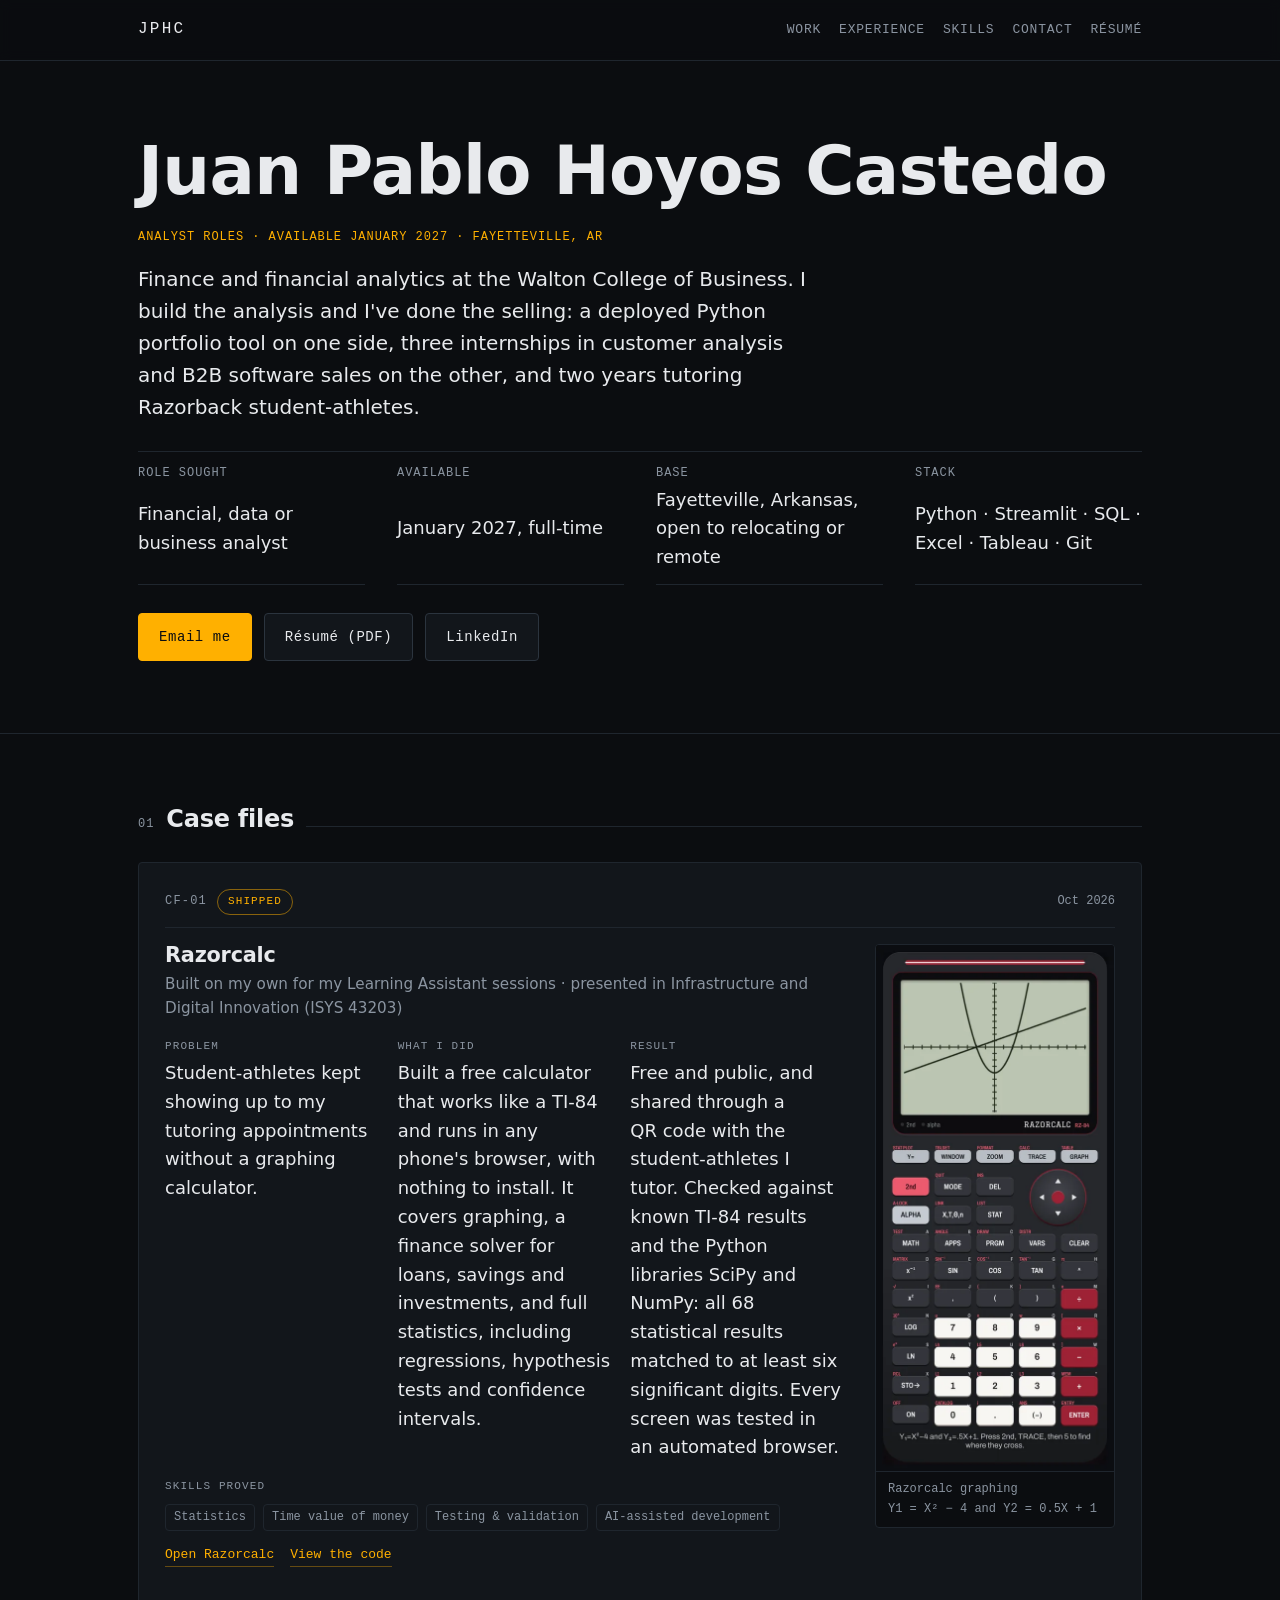
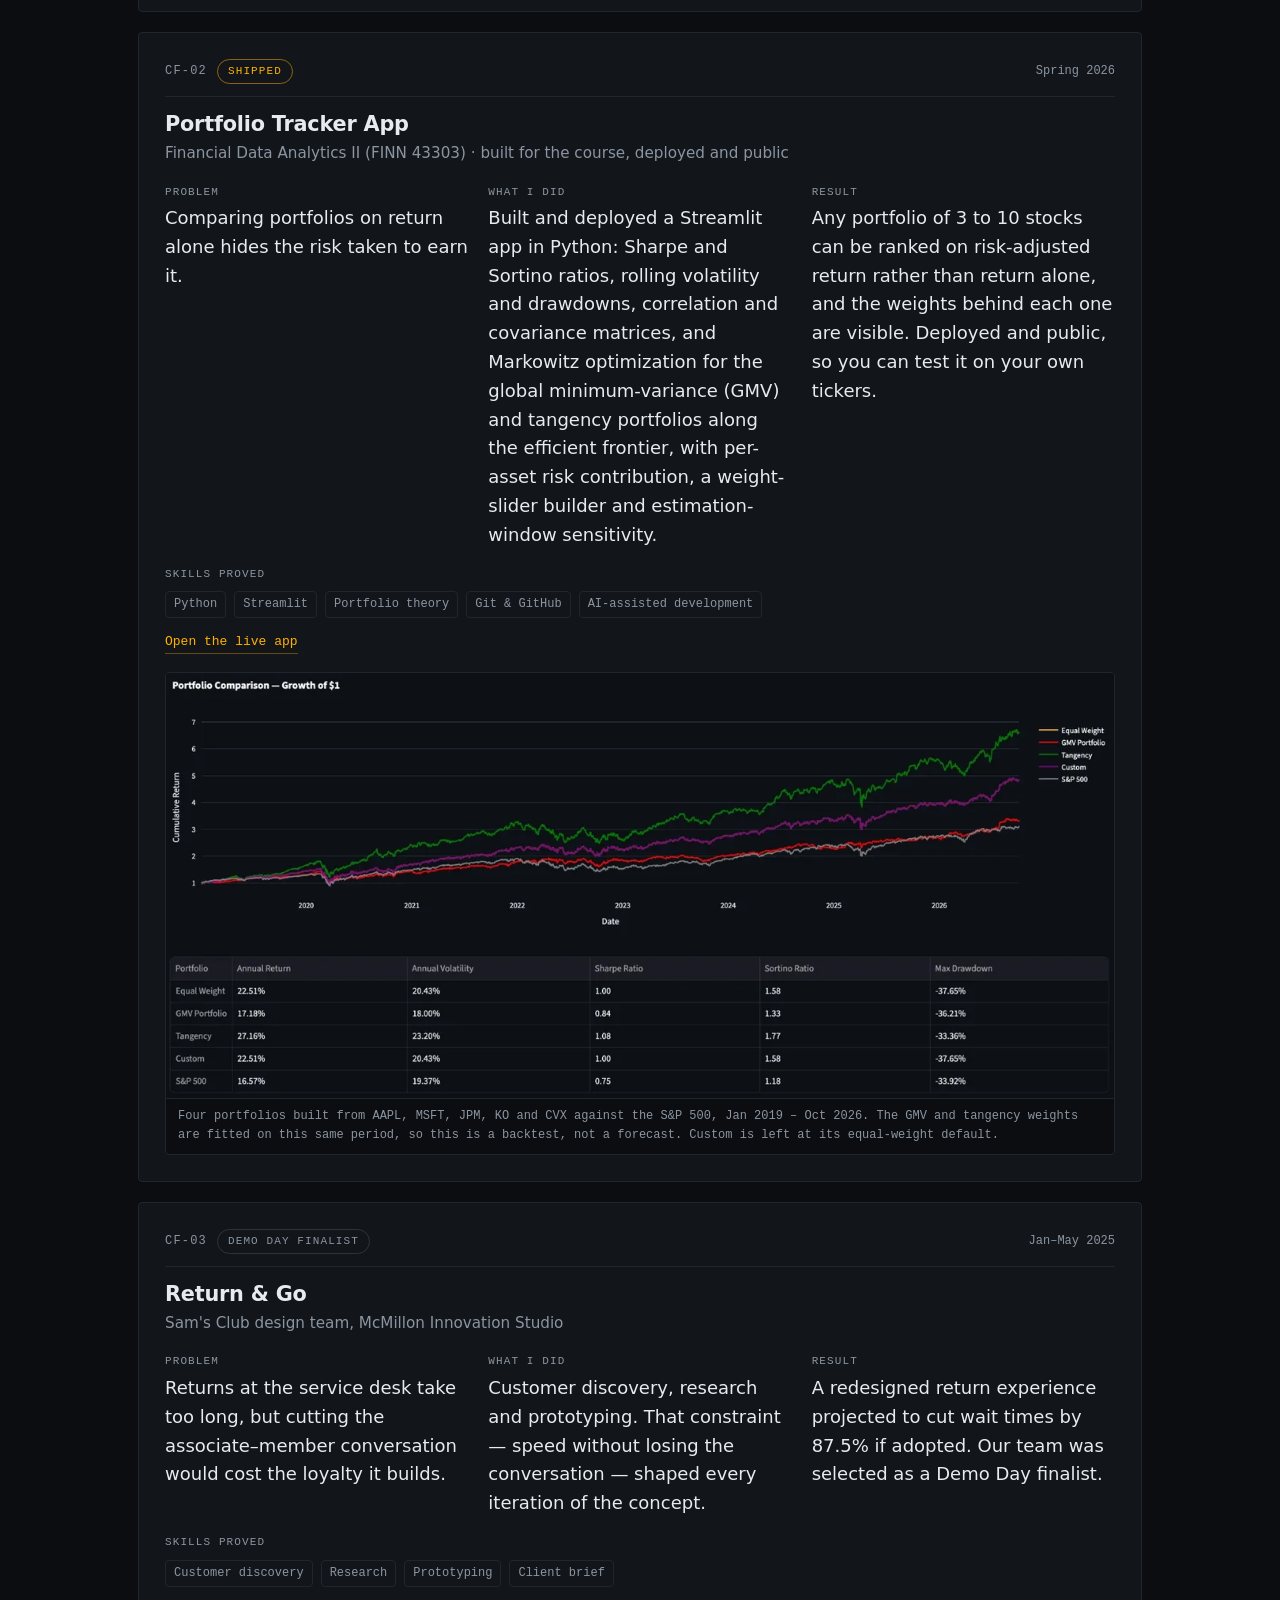
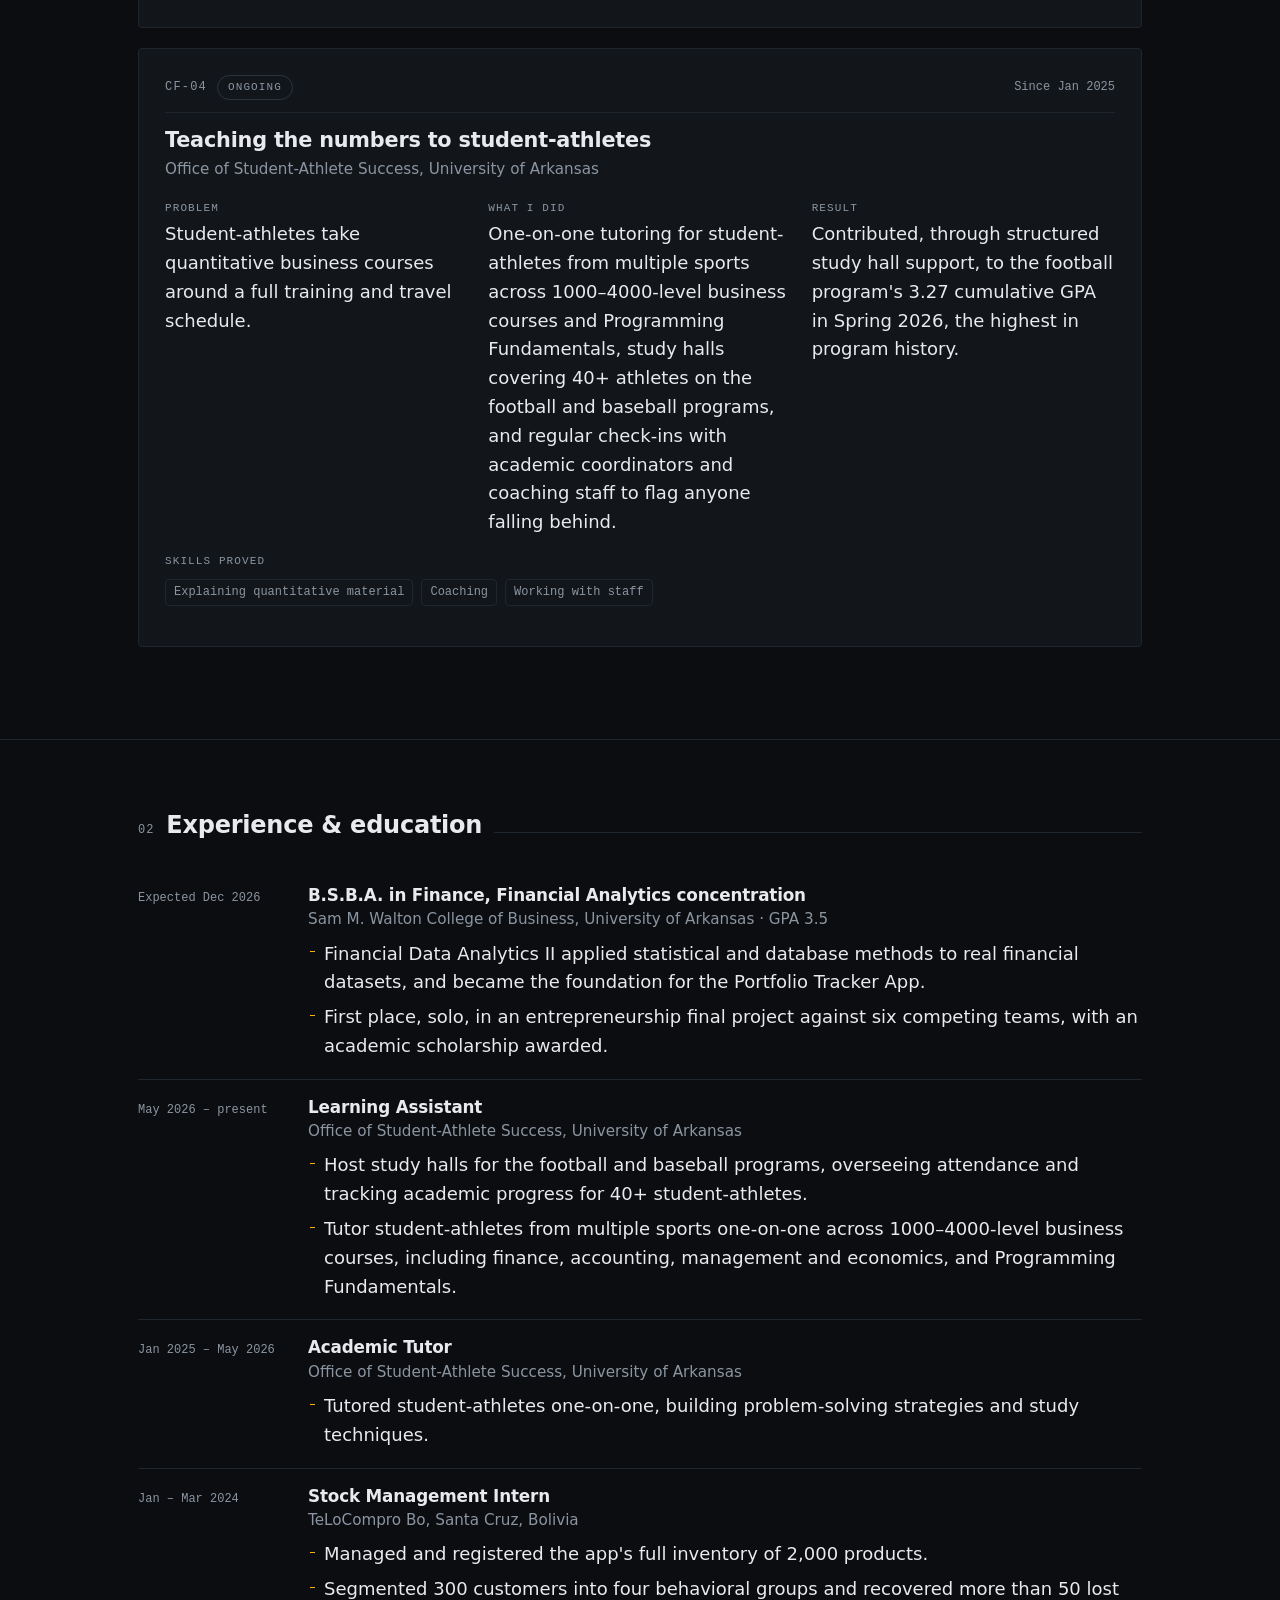
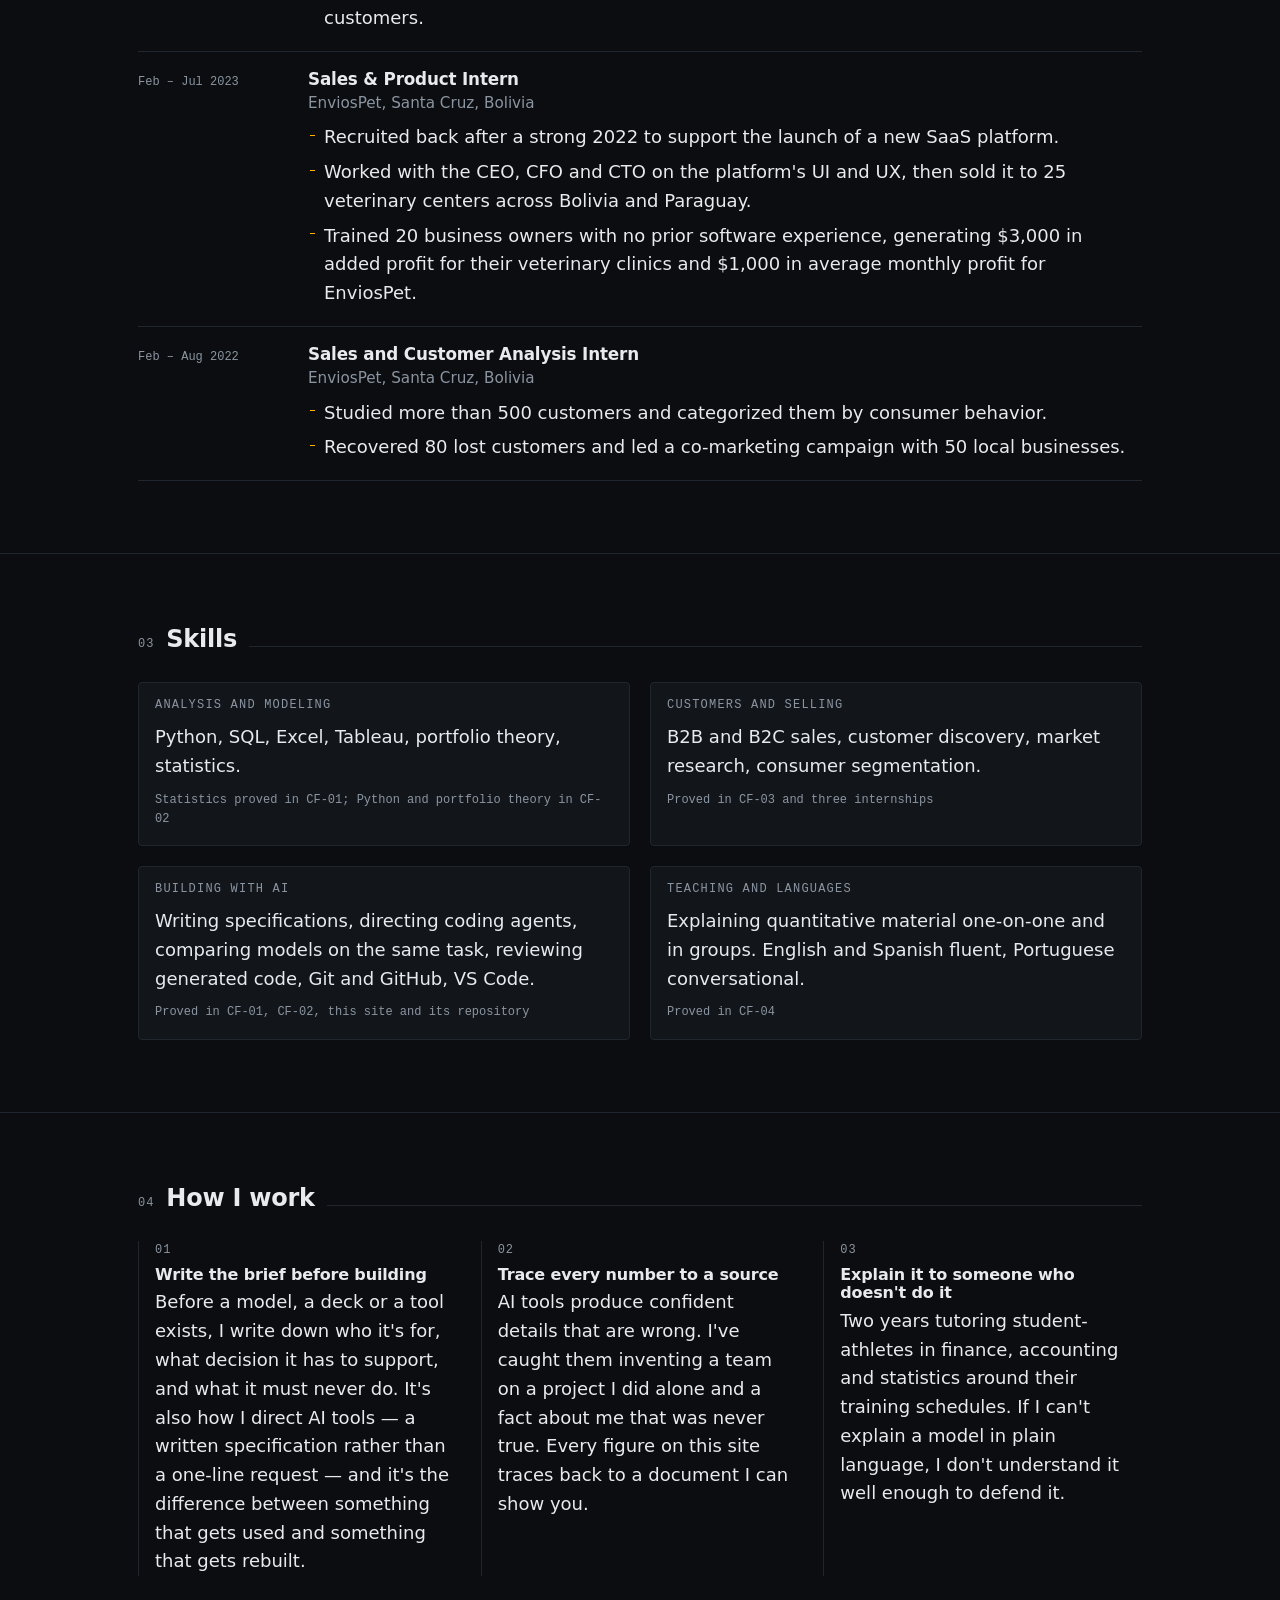
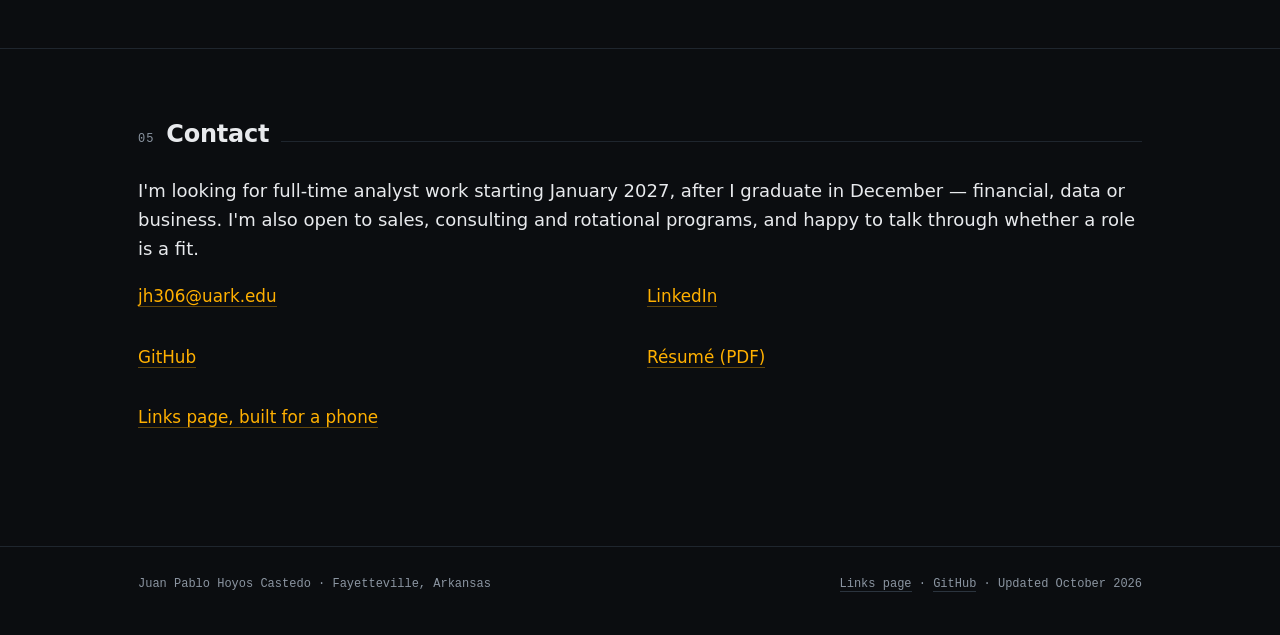
==== index.html @ f1f17ef2 "Tighten the two lead case files after a fact and copy review Razorcalc (CF-01) - The screenshot now " ====
<!doctype html>
<html lang="en">
<head>
<meta charset="utf-8">
<meta name="viewport" content="width=device-width, initial-scale=1">
<title>Juan Pablo Hoyos Castedo — Analyst · Walton College of Business</title>
<meta name="description" content="Juan Pablo Hoyos Castedo — finance and financial analytics at the University of Arkansas Walton College of Business. Python portfolio analytics, customer research across three internships, and tutoring for Razorback student-athletes. Available January 2027 for analyst roles.">
<link rel="canonical" href="https://juanpablohoyosc.github.io/">
<meta name="theme-color" content="#0b0d10">
<meta property="og:type" content="profile">
<meta property="og:title" content="Juan Pablo Hoyos Castedo — Analyst">
<meta property="og:description" content="Python portfolio analytics, customer research, and teaching quantitative material. Available January 2027.">
<meta property="og:url" content="https://juanpablohoyosc.github.io/">
<meta property="og:image" content="https://juanpablohoyosc.github.io/assets/img/og-image.png">
<meta name="twitter:card" content="summary_large_image">
<link rel="icon" href="assets/img/favicon.svg" type="image/svg+xml">
<link rel="stylesheet" href="assets/css/styles.css">
<script type="application/ld+json">
{
  "@context": "https://schema.org",
  "@type": "Person",
  "name": "Juan Pablo Hoyos Castedo",
  "url": "https://juanpablohoyosc.github.io/",
  "email": "mailto:jh306@uark.edu",
  "jobTitle": "Finance and financial analytics student",
  "description": "Finance and financial analytics at the University of Arkansas Walton College of Business. Builds Python portfolio analytics tools, has analyzed and sold to customers across three internships in Bolivia, and tutors Razorback student-athletes in quantitative business courses.",
  "homeLocation": { "@type": "Place", "name": "Fayetteville, Arkansas" },
  "alumniOf": {
    "@type": "CollegeOrUniversity",
    "name": "Sam M. Walton College of Business, University of Arkansas"
  },
  "knowsLanguage": ["English", "Spanish", "Portuguese"],
  "knowsAbout": ["Financial analysis", "Portfolio theory", "Python", "SQL", "Data analytics", "Customer segmentation", "Tableau"],
  "sameAs": [
    "https://www.linkedin.com/in/juan-pablo-hoyos-850846247",
    "https://github.com/Juanpablohoyosc"
  ]
}
</script>
</head>
<body>

<a class="skip" href="#main">Skip to content</a>

<header class="topbar">
  <div class="wrap">
    <a class="brand" href="#top" id="top">JPHC</a>
    <nav class="topnav" aria-label="Sections">
      <a href="#work">Work</a>
      <a href="#experience">Experience</a>
      <a href="#skills">Skills</a>
      <a href="#contact">Contact</a>
      <a class="topnav__cta" href="assets/files/Juan-Pablo-Hoyos-Castedo-Resume.pdf">Résumé</a>
    </nav>
  </div>
</header>

<main id="main">

  <section class="hero">
    <div class="wrap">
      <h1>Juan Pablo Hoyos Castedo</h1>
      <p class="hero-status mono">Analyst roles · available January 2027 · Fayetteville, AR</p>
      <p class="lede">Finance and financial analytics at the Walton College of Business. I build the analysis and I've done the selling: a deployed Python portfolio tool on one side, three internships in customer analysis and B2B software sales on the other, and two years tutoring Razorback student-athletes.</p>

      <dl class="spec">
        <div>
          <dt>Role sought</dt>
          <dd>Financial, data or business analyst</dd>
        </div>
        <div>
          <dt>Available</dt>
          <dd>January 2027, full-time</dd>
        </div>
        <div>
          <dt>Base</dt>
          <dd>Fayetteville, Arkansas, open to relocating or remote</dd>
        </div>
        <div>
          <dt>Stack</dt>
          <dd>Python · Streamlit · SQL · Excel · Tableau · Git</dd>
        </div>
      </dl>

      <div class="cta">
        <a class="btn btn--primary" href="mailto:jh306@uark.edu?subject=Hello%20Juan%20Pablo">Email me</a>
        <a class="btn" href="assets/files/Juan-Pablo-Hoyos-Castedo-Resume.pdf">Résumé (PDF)</a>
        <a class="btn" href="https://www.linkedin.com/in/juan-pablo-hoyos-850846247">LinkedIn</a>
      </div>
    </div>
  </section>

  <section id="work">
    <div class="wrap">
      <div class="section-head">
        <span class="mono">01</span>
        <h2>Case files</h2>
        <span class="rule"></span>
      </div>

      <article class="case case--media">
        <div class="case-top">
          <span class="case-id">CF-01</span>
          <span class="chip chip--live">Shipped</span>
          <span class="case-when">Oct 2026</span>
        </div>
        <div class="case-media">
          <div>
            <h3>Razorcalc</h3>
            <p class="org">Built on my own for my Learning Assistant sessions · presented in Infrastructure and Digital Innovation (ISYS&nbsp;43203)</p>
            <dl class="qa">
              <div>
                <dt>Problem</dt>
                <dd>Student-athletes kept showing up to my tutoring appointments without a graphing calculator.</dd>
              </div>
              <div>
                <dt>What I did</dt>
                <dd>Built a free calculator that works like a TI-84 and runs in any phone's browser, with nothing to install. It covers graphing, a finance solver for loans, savings and investments, and full statistics, including regressions, hypothesis tests and confidence intervals.</dd>
              </div>
              <div>
                <dt>Result</dt>
                <dd>Free and public, and shared through a QR&nbsp;code with the student-athletes I tutor. Checked against known TI-84 results and the Python libraries SciPy and NumPy: all 68 statistical results matched to at least six significant digits. Every screen was tested in an automated browser.</dd>
              </div>
            </dl>
            <p class="tags-label">Skills proved</p>
            <ul class="tags">
              <li class="tag">Statistics</li>
              <li class="tag">Time value of money</li>
              <li class="tag">Testing &amp; validation</li>
              <li class="tag">AI-assisted development</li>
            </ul>
            <p class="evidence"><a href="https://juanpablohoyosc.github.io/Razorcalc/">Open Razorcalc</a><a href="https://github.com/Juanpablohoyosc/Razorcalc">View the code</a></p>
          </div>
          <figure class="shot shot--phone">
            <img src="assets/img/razorcalc.webp" width="480" height="1062" loading="lazy" alt="Razorcalc on its graph screen, plotting the parabola Y1 = X² &minus; 4 and the line Y2 = 0.5X + 1 crossing twice, above a TI-84 style keypad.">
            <figcaption>Razorcalc graphing Y1&nbsp;=&nbsp;X²&nbsp;&minus;&nbsp;4 and Y2&nbsp;=&nbsp;0.5X&nbsp;+&nbsp;1</figcaption>
          </figure>
        </div>
      </article>

      <article class="case">
        <div class="case-top">
          <span class="case-id">CF-02</span>
          <span class="chip chip--live">Shipped</span>
          <span class="case-when">Spring 2026</span>
        </div>
        <h3>Portfolio Tracker App</h3>
        <p class="org">Financial Data Analytics II (FINN&nbsp;43303) · built for the course, deployed and public</p>
        <dl class="qa">
          <div>
            <dt>Problem</dt>
            <dd>Comparing portfolios on return alone hides the risk taken to earn it.</dd>
          </div>
          <div>
            <dt>What I did</dt>
            <dd>Built and deployed a Streamlit app in Python: Sharpe and Sortino ratios, rolling volatility and drawdowns, correlation and covariance matrices, and Markowitz optimization for the global minimum-variance (GMV) and tangency portfolios along the efficient frontier, with per-asset risk contribution, a weight-slider builder and estimation-window sensitivity.</dd>
          </div>
          <div>
            <dt>Result</dt>
            <dd>Any portfolio of 3 to 10 stocks can be ranked on risk-adjusted return rather than return alone, and the weights behind each one are visible. Deployed and public, so you can test it on your own tickers.</dd>
          </div>
        </dl>
        <p class="tags-label">Skills proved</p>
        <ul class="tags">
          <li class="tag">Python</li>
          <li class="tag">Streamlit</li>
          <li class="tag">Portfolio theory</li>
          <li class="tag">Git &amp; GitHub</li>
          <li class="tag">AI-assisted development</li>
        </ul>
        <p class="evidence"><a href="https://juanpablohoyosc-portfolio-app.streamlit.app/">Open the live app</a></p>
        <figure class="shot shot--end">
          <a href="assets/img/portfolio-comparison.webp"><img src="assets/img/portfolio-comparison.webp" width="1200" height="538" loading="lazy" alt="Portfolio comparison from the Portfolio Tracker App: growth of $1 from 2019 to 2026 for the tangency, minimum-variance (GMV), equal-weight and custom portfolios against the S&amp;P 500, above a table of annual return, volatility, Sharpe ratio, Sortino ratio and maximum drawdown for each."></a>
          <figcaption>Four portfolios built from AAPL, MSFT, JPM, KO and CVX against the S&amp;P&nbsp;500, Jan 2019 – Oct 2026. The GMV and tangency weights are fitted on this same period, so this is a backtest, not a forecast. Custom is left at its equal-weight default.</figcaption>
        </figure>
      </article>

      <article class="case">
        <div class="case-top">
          <span class="case-id">CF-03</span>
          <span class="chip">Demo Day finalist</span>
          <span class="case-when">Jan–May 2025</span>
        </div>
        <h3>Return &amp; Go</h3>
        <p class="org">Sam's Club design team, McMillon Innovation Studio</p>
        <dl class="qa">
          <div>
            <dt>Problem</dt>
            <dd>Returns at the service desk take too long, but cutting the associate–member conversation would cost the loyalty it builds.</dd>
          </div>
          <div>
            <dt>What I did</dt>
            <dd>Customer discovery, research and prototyping. That constraint — speed without losing the conversation — shaped every iteration of the concept.</dd>
          </div>
          <div>
            <dt>Result</dt>
            <dd>A redesigned return experience projected to cut wait times by 87.5% if adopted. Our team was selected as a Demo Day finalist.</dd>
          </div>
        </dl>
        <p class="tags-label">Skills proved</p>
        <ul class="tags">
          <li class="tag">Customer discovery</li>
          <li class="tag">Research</li>
          <li class="tag">Prototyping</li>
          <li class="tag">Client brief</li>
        </ul>
      </article>

      <article class="case">
        <div class="case-top">
          <span class="case-id">CF-04</span>
          <span class="chip">Ongoing</span>
          <span class="case-when">Since Jan 2025</span>
        </div>
        <h3>Teaching the numbers to student-athletes</h3>
        <p class="org">Office of Student-Athlete Success, University of Arkansas</p>
        <dl class="qa">
          <div>
            <dt>Problem</dt>
            <dd>Student-athletes take quantitative business courses around a full training and travel schedule.</dd>
          </div>
          <div>
            <dt>What I did</dt>
            <dd>One-on-one tutoring for student-athletes from multiple sports across 1000–4000-level business courses and Programming Fundamentals, study halls covering 40+ athletes on the football and baseball programs, and regular check-ins with academic coordinators and coaching staff to flag anyone falling behind.</dd>
          </div>
          <div>
            <dt>Result</dt>
            <dd>Contributed, through structured study hall support, to the football program's 3.27 cumulative GPA in Spring 2026, the highest in program history.</dd>
          </div>
        </dl>
        <p class="tags-label">Skills proved</p>
        <ul class="tags">
          <li class="tag">Explaining quantitative material</li>
          <li class="tag">Coaching</li>
          <li class="tag">Working with staff</li>
        </ul>
      </article>

    </div>
  </section>

  <section id="experience">
    <div class="wrap">
      <div class="section-head">
        <span class="mono">02</span>
        <h2>Experience &amp; education</h2>
        <span class="rule"></span>
      </div>

      <div class="job">
        <p class="when">Expected Dec 2026</p>
        <div>
          <h3>B.S.B.A. in Finance, Financial Analytics concentration</h3>
          <p class="org">Sam M. Walton College of Business, University of Arkansas · GPA 3.5</p>
          <ul>
            <li>Financial Data Analytics II applied statistical and database methods to real financial datasets, and became the foundation for the Portfolio Tracker App.</li>
            <li>First place, solo, in an entrepreneurship final project against six competing teams, with an academic scholarship awarded.</li>
          </ul>
        </div>
      </div>
      <div class="job">
        <p class="when">May 2026 – present</p>
        <div>
          <h3>Learning Assistant</h3>
          <p class="org">Office of Student-Athlete Success, University of Arkansas</p>
          <ul>
            <li>Host study halls for the football and baseball programs, overseeing attendance and tracking academic progress for 40+ student-athletes.</li>
            <li>Tutor student-athletes from multiple sports one-on-one across 1000–4000-level business courses, including finance, accounting, management and economics, and Programming Fundamentals.</li>
          </ul>
        </div>
      </div>

      <div class="job">
        <p class="when">Jan 2025 – May 2026</p>
        <div>
          <h3>Academic Tutor</h3>
          <p class="org">Office of Student-Athlete Success, University of Arkansas</p>
          <ul>
            <li>Tutored student-athletes one-on-one, building problem-solving strategies and study techniques.</li>
          </ul>
        </div>
      </div>

      <div class="job">
        <p class="when">Jan – Mar 2024</p>
        <div>
          <h3>Stock Management Intern</h3>
          <p class="org">TeLoCompro Bo, Santa Cruz, Bolivia</p>
          <ul>
            <li>Managed and registered the app's full inventory of 2,000 products.</li>
            <li>Segmented 300 customers into four behavioral groups and recovered more than 50 lost customers.</li>
          </ul>
        </div>
      </div>

      <div class="job">
        <p class="when">Feb – Jul 2023</p>
        <div>
          <h3>Sales &amp; Product Intern</h3>
          <p class="org">EnviosPet, Santa Cruz, Bolivia</p>
          <ul>
            <li>Recruited back after a strong 2022 to support the launch of a new SaaS platform.</li>
            <li>Worked with the CEO, CFO and CTO on the platform's UI and UX, then sold it to 25 veterinary centers across Bolivia and Paraguay.</li>
            <li>Trained 20 business owners with no prior software experience, generating $3,000 in added profit for their veterinary clinics and $1,000 in average monthly profit for EnviosPet.</li>
          </ul>
        </div>
      </div>

      <div class="job">
        <p class="when">Feb – Aug 2022</p>
        <div>
          <h3>Sales and Customer Analysis Intern</h3>
          <p class="org">EnviosPet, Santa Cruz, Bolivia</p>
          <ul>
            <li>Studied more than 500 customers and categorized them by consumer behavior.</li>
            <li>Recovered 80 lost customers and led a co-marketing campaign with 50 local businesses.</li>
          </ul>
        </div>
      </div>

    </div>
  </section>

  <section id="skills">
    <div class="wrap">
      <div class="section-head">
        <span class="mono">03</span>
        <h2>Skills</h2>
        <span class="rule"></span>
      </div>

      <div class="skills">
        <div class="skillgroup">
          <h3>Analysis and modeling</h3>
          <p>Python, SQL, Excel, Tableau, portfolio theory, statistics.</p>
          <p class="proof">Statistics proved in CF-01; Python and portfolio theory in CF-02</p>
        </div>
        <div class="skillgroup">
          <h3>Customers and selling</h3>
          <p>B2B and B2C sales, customer discovery, market research, consumer segmentation.</p>
          <p class="proof">Proved in CF-03 and three internships</p>
        </div>
        <div class="skillgroup">
          <h3>Building with AI</h3>
          <p>Writing specifications, directing coding agents, comparing models on the same task, reviewing generated code, Git and GitHub, VS Code.</p>
          <p class="proof">Proved in CF-01, CF-02, this site and its repository</p>
        </div>
        <div class="skillgroup">
          <h3>Teaching and languages</h3>
          <p>Explaining quantitative material one-on-one and in groups. English and Spanish fluent, Portuguese conversational.</p>
          <p class="proof">Proved in CF-04</p>
        </div>
      </div>
    </div>
  </section>

  <section id="how">
    <div class="wrap">
      <div class="section-head">
        <span class="mono">04</span>
        <h2>How I work</h2>
        <span class="rule"></span>
      </div>

      <div class="steps">
        <div class="step">
          <span class="mono">01</span>
          <h3>Write the brief before building</h3>
          <p>Before a model, a deck or a tool exists, I write down who it's for, what decision it has to support, and what it must never do. It's also how I direct AI tools — a written specification rather than a one-line request — and it's the difference between something that gets used and something that gets rebuilt.</p>
        </div>
        <div class="step">
          <span class="mono">02</span>
          <h3>Trace every number to a source</h3>
          <p>AI tools produce confident details that are wrong. I've caught them inventing a team on a project I did alone and a fact about me that was never true. Every figure on this site traces back to a document I can show you.</p>
        </div>
        <div class="step">
          <span class="mono">03</span>
          <h3>Explain it to someone who doesn't do it</h3>
          <p>Two years tutoring student-athletes in finance, accounting and statistics around their training schedules. If I can't explain a model in plain language, I don't understand it well enough to defend it.</p>
        </div>
      </div>
    </div>
  </section>

  <section id="contact">
    <div class="wrap">
      <div class="section-head">
        <span class="mono">05</span>
        <h2>Contact</h2>
        <span class="rule"></span>
      </div>

      <p class="lede">I'm looking for full-time analyst work starting January 2027, after I graduate in December — financial, data or business. I'm also open to sales, consulting and rotational programs, and happy to talk through whether a role is a fit.</p>

      <div class="contact-grid">
        <p><a href="mailto:jh306@uark.edu?subject=Hello%20Juan%20Pablo">jh306@uark.edu</a></p>
        <p><a href="https://www.linkedin.com/in/juan-pablo-hoyos-850846247">LinkedIn</a></p>
        <p><a href="https://github.com/Juanpablohoyosc">GitHub</a></p>
        <p><a href="assets/files/Juan-Pablo-Hoyos-Castedo-Resume.pdf">Résumé (PDF)</a></p>
        <p><a href="links/">Links page, built for a phone</a></p>
      </div>
    </div>
  </section>

</main>

<footer>
  <div class="wrap">
    <span>Juan Pablo Hoyos Castedo · Fayetteville, Arkansas</span>
    <span><a href="links/">Links page</a> · <a href="https://github.com/Juanpablohoyosc">GitHub</a> · Updated October 2026</span>
  </div>
</footer>

</body>
</html>
---- assets/css/styles.css ----
/* Juan Pablo Hoyos Castedo — portfolio
   Direction: "Case Files" (see process/02-direction/directions.md)
   Mobile-first. Base styles are for 360–390px; wider screens are enhanced below. */

/* ---------- Fonts (self-hosted: no third-party request) ---------- */

@font-face {
  font-family: "Plex Sans";
  src: url("../fonts/ibm-plex-sans-latin-400-normal.woff2") format("woff2");
  font-weight: 400;
  font-display: swap;
}
@font-face {
  font-family: "Plex Sans";
  src: url("../fonts/ibm-plex-sans-latin-600-normal.woff2") format("woff2");
  font-weight: 600;
  font-display: swap;
}
@font-face {
  font-family: "Plex Mono";
  src: url("../fonts/ibm-plex-mono-latin-400-normal.woff2") format("woff2");
  font-weight: 400;
  font-display: swap;
}
@font-face {
  font-family: "Plex Mono";
  src: url("../fonts/ibm-plex-mono-latin-500-normal.woff2") format("woff2");
  font-weight: 500;
  font-display: swap;
}

/* ---------- Tokens ---------- */

:root {
  --bg: #0b0d10;
  --surface: #12161b;
  --line: #1f262e;
  --line-strong: #2b343e;
  --text: #e8eaed;
  --muted: #8b95a1;
  --accent: #ffb000;

  --sans: "Plex Sans", ui-sans-serif, system-ui, -apple-system, "Segoe UI", sans-serif;
  --mono: "Plex Mono", ui-monospace, SFMono-Regular, Menlo, Consolas, monospace;

  --gutter: 20px;
  --max: 1100px;
  --radius: 4px;
}

/* ---------- Base ---------- */

*,
*::before,
*::after { box-sizing: border-box; }

html {
  scroll-behavior: smooth;
  scroll-padding-top: 72px;
  -webkit-text-size-adjust: 100%;
}

body {
  margin: 0;
  background: var(--bg);
  color: var(--text);
  font-family: var(--sans);
  font-size: 17px;
  line-height: 1.6;
  -webkit-font-smoothing: antialiased;
}

h1, h2, h3 { font-weight: 600; line-height: 1.15; margin: 0; letter-spacing: -0.01em; }
p { margin: 0 0 1em; }
ul { margin: 0; padding: 0; list-style: none; }
img, svg { max-width: 100%; }

a { color: var(--accent); text-decoration: none; border-bottom: 1px solid rgba(255, 176, 0, 0.35); }
a:hover { border-bottom-color: var(--accent); }

:focus-visible {
  outline: 2px solid var(--accent);
  outline-offset: 3px;
  border-radius: 2px;
}

.wrap {
  width: 100%;
  max-width: var(--max);
  margin: 0 auto;
  padding: 0 var(--gutter);
}

.skip {
  position: absolute;
  left: -9999px;
  top: 0;
  background: var(--accent);
  color: var(--bg);
  padding: 10px 16px;
  font-family: var(--mono);
  font-size: 14px;
  border: 0;
  z-index: 10;
}
.skip:focus { left: 0; }

.mono {
  font-family: var(--mono);
  font-size: 12px;
  letter-spacing: 0.08em;
  text-transform: uppercase;
  color: var(--muted);
}

/* ---------- Top bar ---------- */

.topbar {
  border-bottom: 1px solid var(--line);
  background: rgba(11, 13, 16, 0.92);
  position: sticky;
  top: 0;
  z-index: 5;
  backdrop-filter: saturate(140%) blur(6px);
}

.topbar .wrap {
  display: flex;
  align-items: center;
  justify-content: space-between;
  gap: 8px 16px;
  flex-wrap: wrap;
  min-height: 60px;
}

.brand {
  font-family: var(--mono);
  font-weight: 500;
  font-size: 16px;
  letter-spacing: 0.14em;
  color: var(--text);
  border: 0;
  display: inline-flex;
  align-items: center;
  min-height: 44px;
}
.brand:hover { color: var(--accent); }

.topnav { display: flex; flex-wrap: wrap; gap: 0 18px; }
/* On small screens the section links are just scroll shortcuts, so only the
   résumé link stays in the bar and the page keeps its first screen. */
@media (max-width: 639px) {
  .topnav a:not(.topnav__cta) { display: none; }
  .topnav__cta { color: var(--accent); }
}
.topnav a {
  font-family: var(--mono);
  font-size: 13px;
  letter-spacing: 0.06em;
  text-transform: uppercase;
  color: var(--muted);
  border: 0;
  display: inline-flex;
  align-items: center;
  min-height: 44px;
}
.topnav a:hover { color: var(--text); }

/* ---------- Sections ---------- */

main > section { padding: 56px 0; border-top: 1px solid var(--line); }
main > section:first-child { border-top: 0; }

.section-head {
  display: flex;
  align-items: baseline;
  gap: 12px;
  margin-bottom: 28px;
}
.section-head h2 { font-size: 1.5rem; }
.section-head .rule { flex: 1; height: 1px; background: var(--line); }

/* ---------- Hero ---------- */

.hero { padding-top: 52px; }
.hero h1 {
  font-size: clamp(2.3rem, 9vw, 4rem);
  margin-bottom: 18px;
}
.hero-status {
  margin: 0 0 16px;
  color: var(--accent);
  font-size: 12px;
}

.hero .lede {
  font-size: clamp(1.05rem, 4.2vw, 1.25rem);
  color: var(--text);
  max-width: 34em;
}
.hero .lede strong { color: var(--accent); font-weight: 600; }

.spec {
  margin: 28px 0 0;
  border-top: 1px solid var(--line);
  display: grid;
  grid-template-columns: 1fr;
}
.spec div {
  border-bottom: 1px solid var(--line);
  padding: 12px 0;
  display: grid;
  gap: 2px;
}
.spec dt { font-family: var(--mono); font-size: 12px; letter-spacing: 0.08em; text-transform: uppercase; color: var(--muted); }
.spec dd { margin: 0; }

.cta {
  display: flex;
  flex-wrap: wrap;
  gap: 12px;
  margin-top: 28px;
}
.btn {
  display: inline-flex;
  align-items: center;
  justify-content: center;
  min-height: 48px;
  padding: 0 20px;
  border: 1px solid var(--line-strong);
  border-radius: var(--radius);
  font-family: var(--mono);
  font-size: 14px;
  letter-spacing: 0.04em;
  color: var(--text);
  background: var(--surface);
  transition: border-color 0.15s ease, color 0.15s ease, background 0.15s ease;
}
.btn:hover { border-color: var(--accent); color: var(--accent); }
.btn--primary {
  background: var(--accent);
  border-color: var(--accent);
  color: var(--bg);
  font-weight: 500;
}
.btn--primary:hover { background: #ffc233; border-color: #ffc233; color: var(--bg); }

/* On a phone the buttons come before the spec rows, so the first actions are
   reachable without scrolling past four key-value pairs. */
@media (max-width: 639px) {
  .hero .wrap { display: flex; flex-direction: column; }
  .hero h1 { order: 1; }
  .hero .lede { order: 2; }
  .cta { order: 3; margin-top: 24px; }
  .spec { order: 4; margin-top: 28px; }
}

/* ---------- Case files ---------- */

.case {
  border: 1px solid var(--line);
  border-radius: var(--radius);
  background: var(--surface);
  padding: 20px;
  margin-bottom: 20px;
}
.case-top {
  display: flex;
  flex-wrap: wrap;
  align-items: center;
  gap: 10px;
  padding-bottom: 12px;
  border-bottom: 1px solid var(--line);
  margin-bottom: 16px;
}
.case-id { font-family: var(--mono); font-size: 12px; letter-spacing: 0.1em; color: var(--muted); }
.chip {
  font-family: var(--mono);
  font-size: 11px;
  letter-spacing: 0.1em;
  text-transform: uppercase;
  border: 1px solid var(--line-strong);
  border-radius: 999px;
  padding: 3px 10px;
  color: var(--muted);
}
.chip--live { color: var(--accent); border-color: rgba(255, 176, 0, 0.5); }
.case-when { font-family: var(--mono); font-size: 12px; color: var(--muted); margin-left: auto; }

.case h3 { font-size: 1.3rem; margin-bottom: 4px; }
.case .org { color: var(--muted); font-size: 0.95rem; margin-bottom: 14px; }

.qa { display: grid; gap: 12px; margin-bottom: 16px; }
.qa > div { display: grid; gap: 3px; align-content: start; }
.qa dt { font-family: var(--mono); font-size: 11px; letter-spacing: 0.1em; text-transform: uppercase; color: var(--muted); }
.qa dd { margin: 0; }

.tags-label { font-family: var(--mono); font-size: 11px; letter-spacing: 0.1em; text-transform: uppercase; color: var(--muted); margin: 0 0 8px; }
.tags { display: flex; flex-wrap: wrap; gap: 8px; margin-bottom: 14px; }
.tag {
  font-family: var(--mono);
  font-size: 12px;
  color: var(--muted);
  border: 1px solid var(--line);
  border-radius: var(--radius);
  padding: 3px 8px;
}

.shot { margin: 0 0 16px; border: 1px solid var(--line); border-radius: var(--radius); overflow: hidden; background: var(--bg); }
.shot img { display: block; width: 100%; height: auto; }
.shot figcaption { font-family: var(--mono); font-size: 12px; color: var(--muted); padding: 8px 12px; border-top: 1px solid var(--line); }

.evidence { display: flex; flex-wrap: wrap; gap: 16px; }
.evidence a, .evidence span { font-family: var(--mono); font-size: 13px; }
.evidence span { color: var(--muted); }

/* ---------- Experience ---------- */

.job { padding: 18px 0; border-bottom: 1px solid var(--line); }
.job:first-child { padding-top: 0; }
.job h3 { font-size: 1.05rem; }
.job .org { color: var(--muted); font-size: 0.95rem; margin: 2px 0 8px; }
.job .when { font-family: var(--mono); font-size: 12px; color: var(--muted); }
.job ul { display: grid; gap: 6px; }
.job li { padding-left: 16px; position: relative; }
.job li::before {
  content: "";
  position: absolute;
  left: 2px;
  top: 0.65em;
  width: 5px;
  height: 1px;
  background: var(--accent);
}

/* ---------- Skills ---------- */

.skills { display: grid; gap: 20px; }
.skillgroup { border: 1px solid var(--line); border-radius: var(--radius); padding: 16px; background: var(--surface); }
.skillgroup h3 { font-family: var(--mono); font-size: 12px; letter-spacing: 0.1em; text-transform: uppercase; color: var(--muted); font-weight: 500; margin-bottom: 10px; }
.skillgroup p { margin: 0 0 10px; }
.skillgroup .proof { font-family: var(--mono); font-size: 12px; color: var(--muted); margin: 0; }

/* ---------- Build log ---------- */

.steps { display: grid; gap: 16px; counter-reset: step; }
.step { border-left: 1px solid var(--line); padding: 0 0 0 16px; }
.step h3 { font-size: 1rem; margin-bottom: 4px; }
.step p { margin: 0; color: var(--text); }
.step .mono { display: block; margin-bottom: 6px; }

/* ---------- Contact and footer ---------- */

.contact-grid { display: grid; gap: 14px; margin-bottom: 24px; }
.contact-grid a { font-size: 1.05rem; }

footer {
  border-top: 1px solid var(--line);
  padding: 28px 0 44px;
  font-family: var(--mono);
  font-size: 12px;
  color: var(--muted);
}
footer .wrap {
  display: flex;
  flex-wrap: wrap;
  gap: 8px 20px;
  justify-content: space-between;
}
footer a { color: var(--muted); border-bottom-color: var(--line-strong); }
footer a:hover { color: var(--accent); }

/* ---------- Wider screens ---------- */

@media (min-width: 768px) {
  :root { --gutter: 40px; }
  body { font-size: 18px; }
  main > section { padding: 72px 0; }
  .hero { padding-top: 72px; }
  .spec { grid-template-columns: repeat(2, minmax(0, 1fr)); column-gap: 32px; }
  .case { padding: 26px; }
  .qa { grid-template-columns: repeat(3, minmax(0, 1fr)); gap: 20px; }
  .skills { grid-template-columns: repeat(2, minmax(0, 1fr)); }
  .steps { grid-template-columns: repeat(3, minmax(0, 1fr)); gap: 20px 24px; }
  .job { display: grid; grid-template-columns: 150px 1fr; gap: 20px; }
  .job .when { padding-top: 3px; }
  .contact-grid { grid-template-columns: repeat(2, minmax(0, 1fr)); }
}

@media (min-width: 1200px) {
  :root { --gutter: 48px; }
  .hero h1 { font-size: 4.2rem; }
  .spec { grid-template-columns: repeat(4, minmax(0, 1fr)); }
}

@media (prefers-reduced-motion: reduce) {
  html { scroll-behavior: auto; }
  * { transition: none !important; animation: none !important; }
}

@media print {
  body { background: #fff; color: #000; }
  .topbar, .cta, .skip { display: none; }
  a { color: #000; }
}

/* Case file with a phone-shaped screenshot beside the text */
.shot--phone { max-width: 240px; margin: 4px 0 0; }
@media (min-width: 768px) {
  .case-media { display: grid; grid-template-columns: minmax(0, 1fr) 220px; gap: 32px; align-items: start; }
  .case--media .qa { grid-template-columns: 1fr; }
  .shot--phone { margin: 0; }
}
@media (min-width: 1200px) {
  .case-media { grid-template-columns: minmax(0, 1fr) 240px; }
  .case--media .qa { grid-template-columns: repeat(3, minmax(0, 1fr)); }
}
.shot--end { margin: 16px 0 0; }
.shot a { display: block; border-bottom: 0; }
.shot a:focus-visible { outline-offset: -2px; }
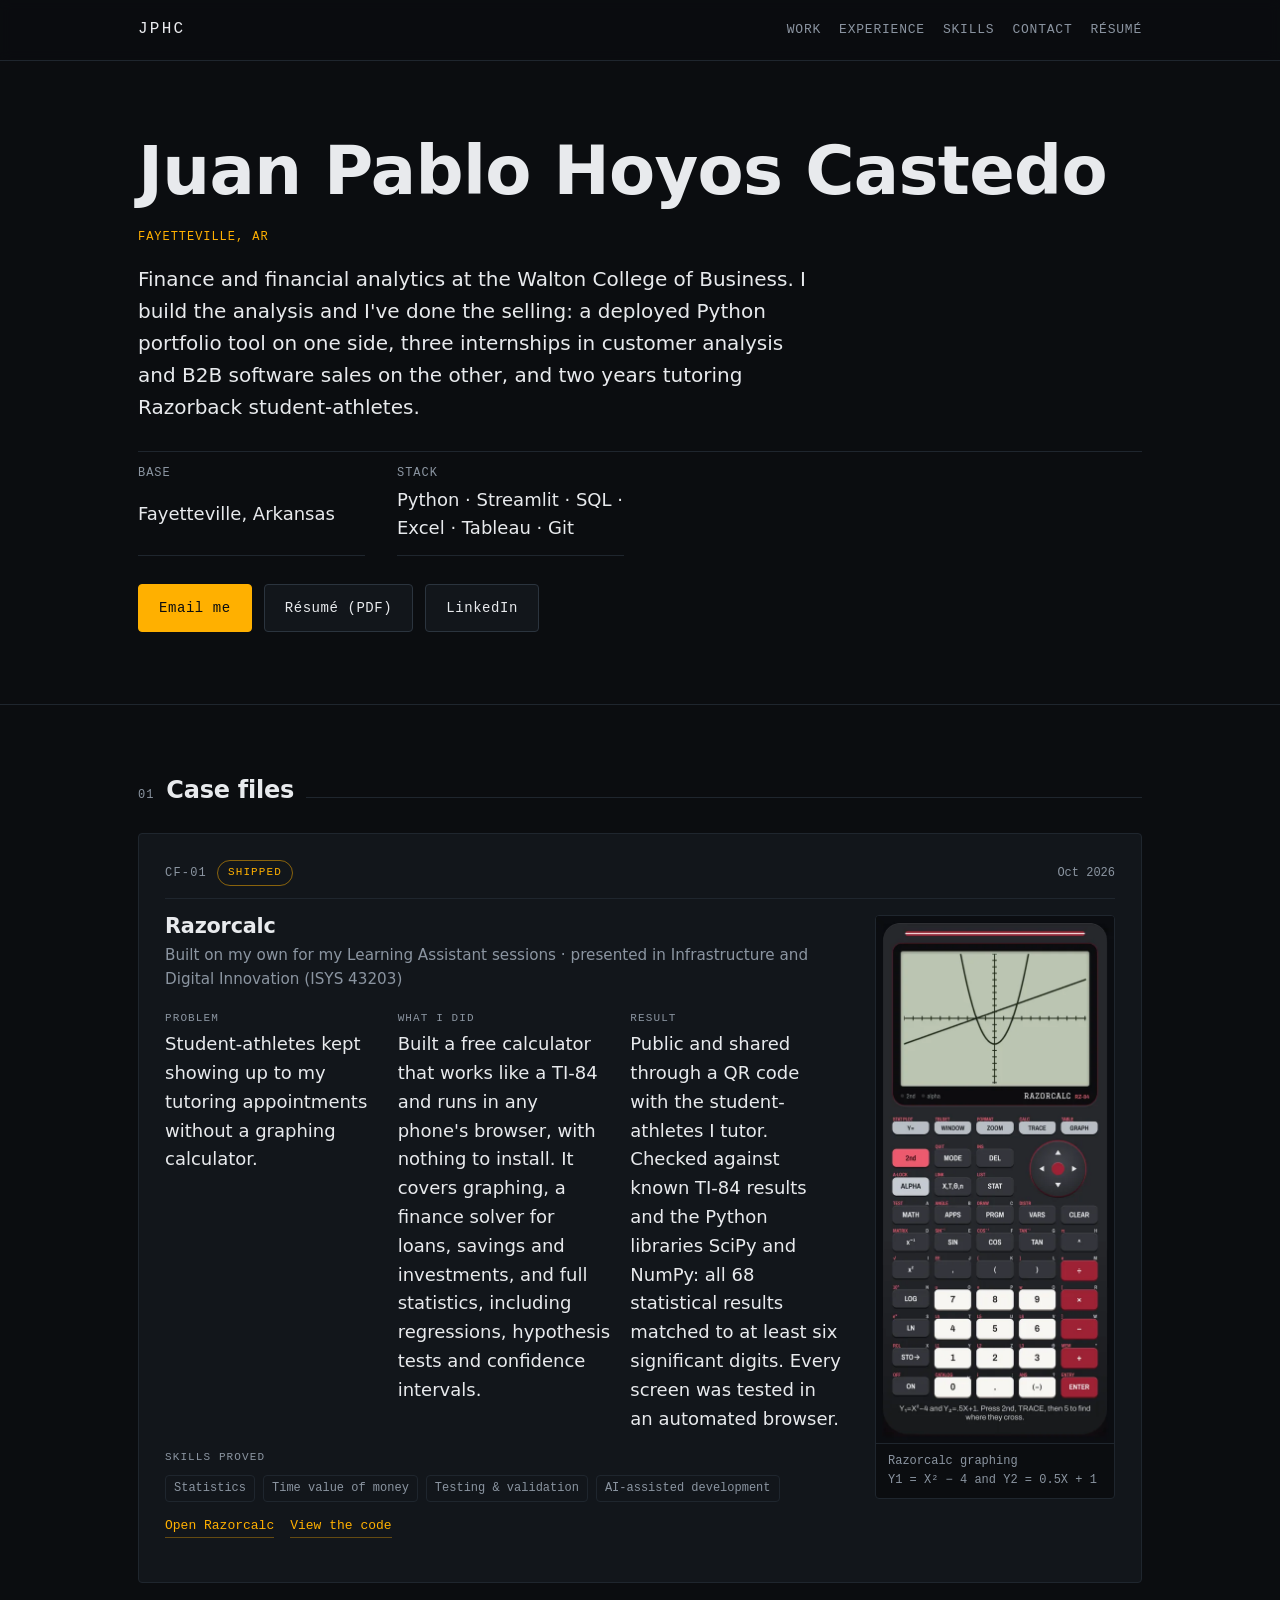
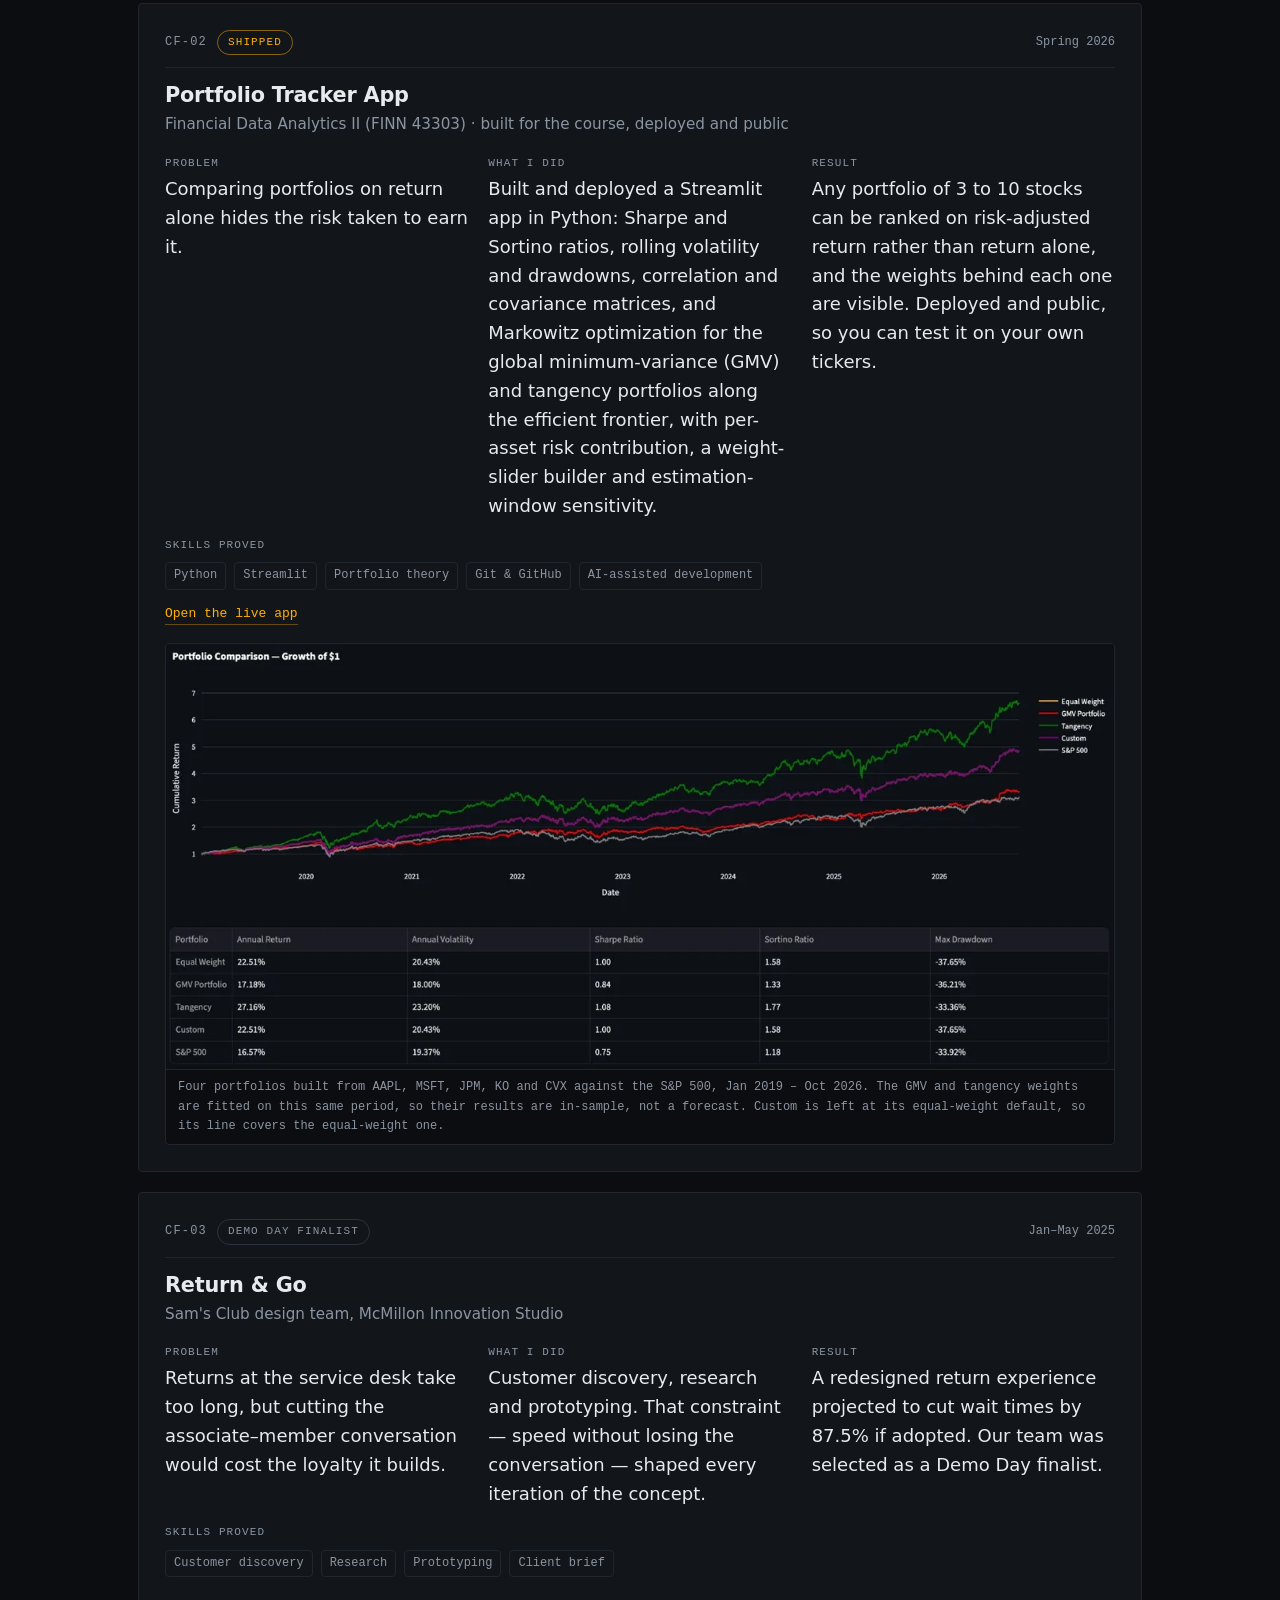
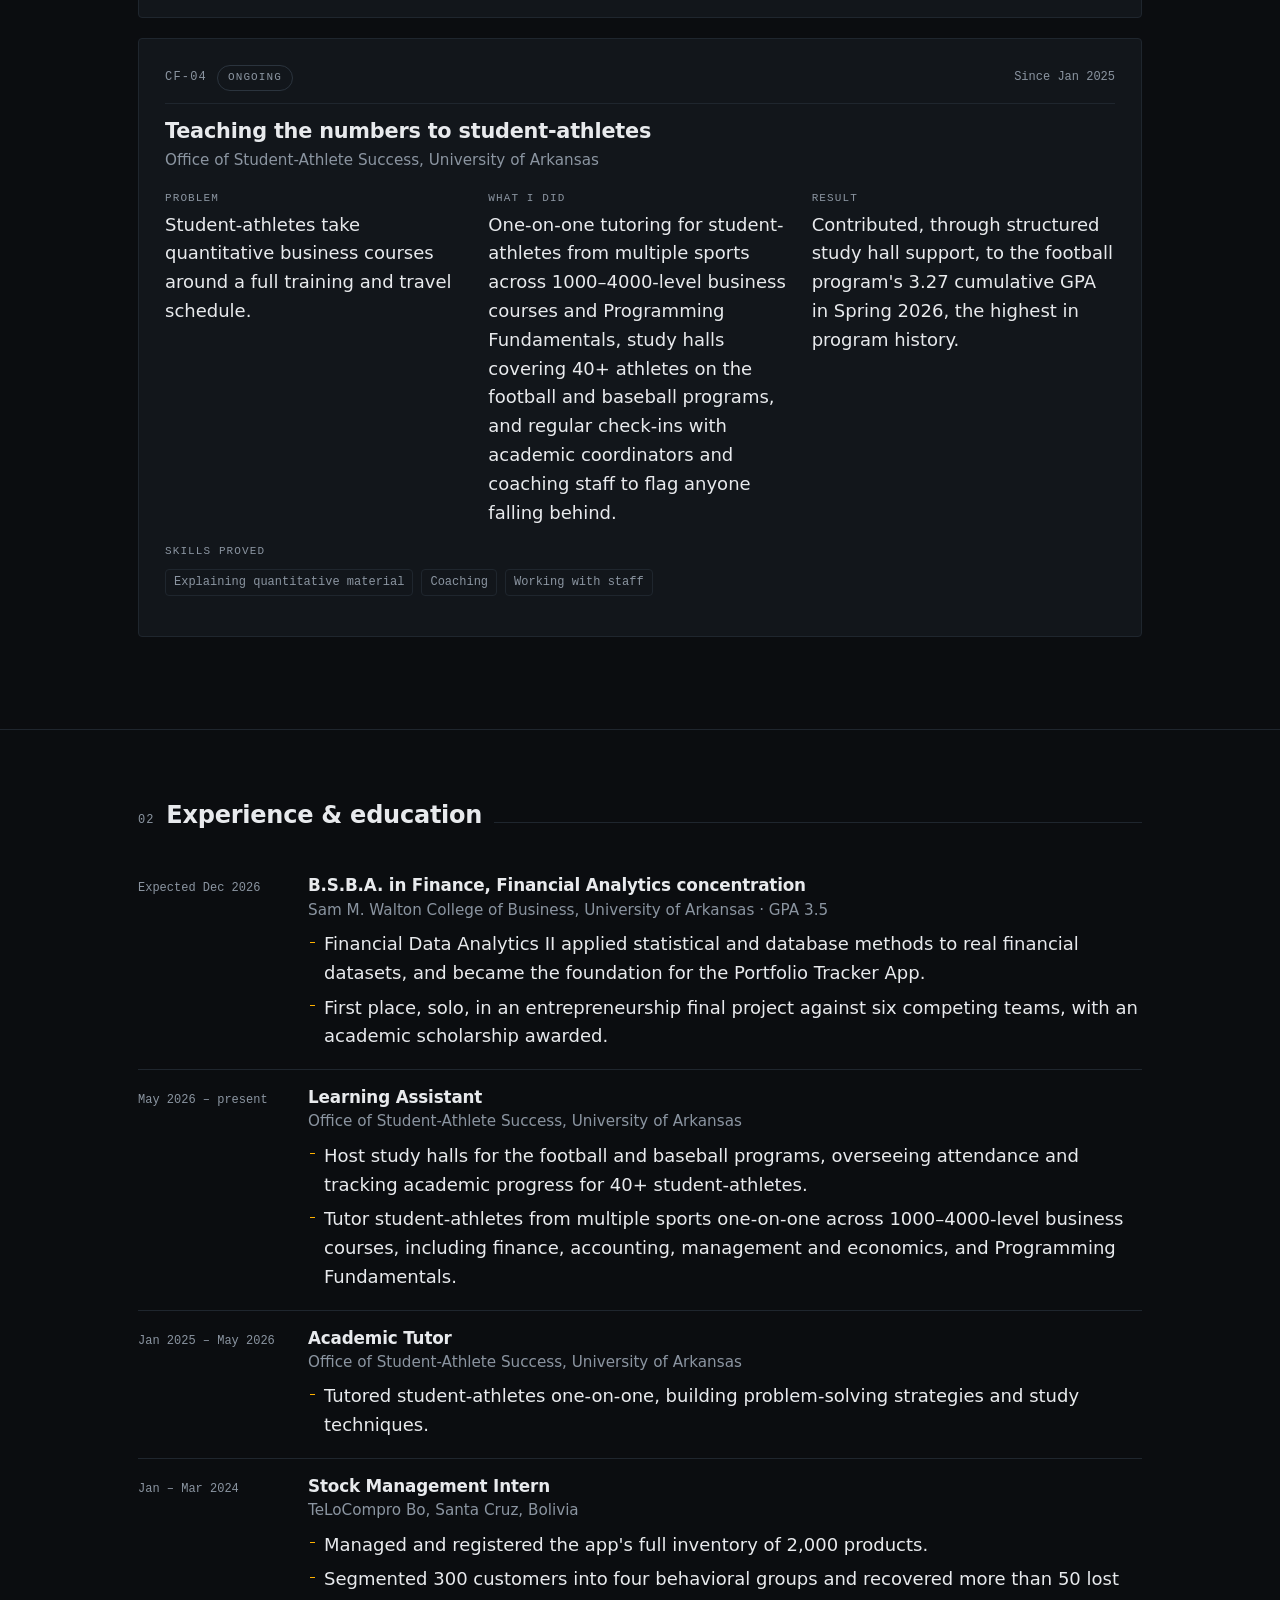
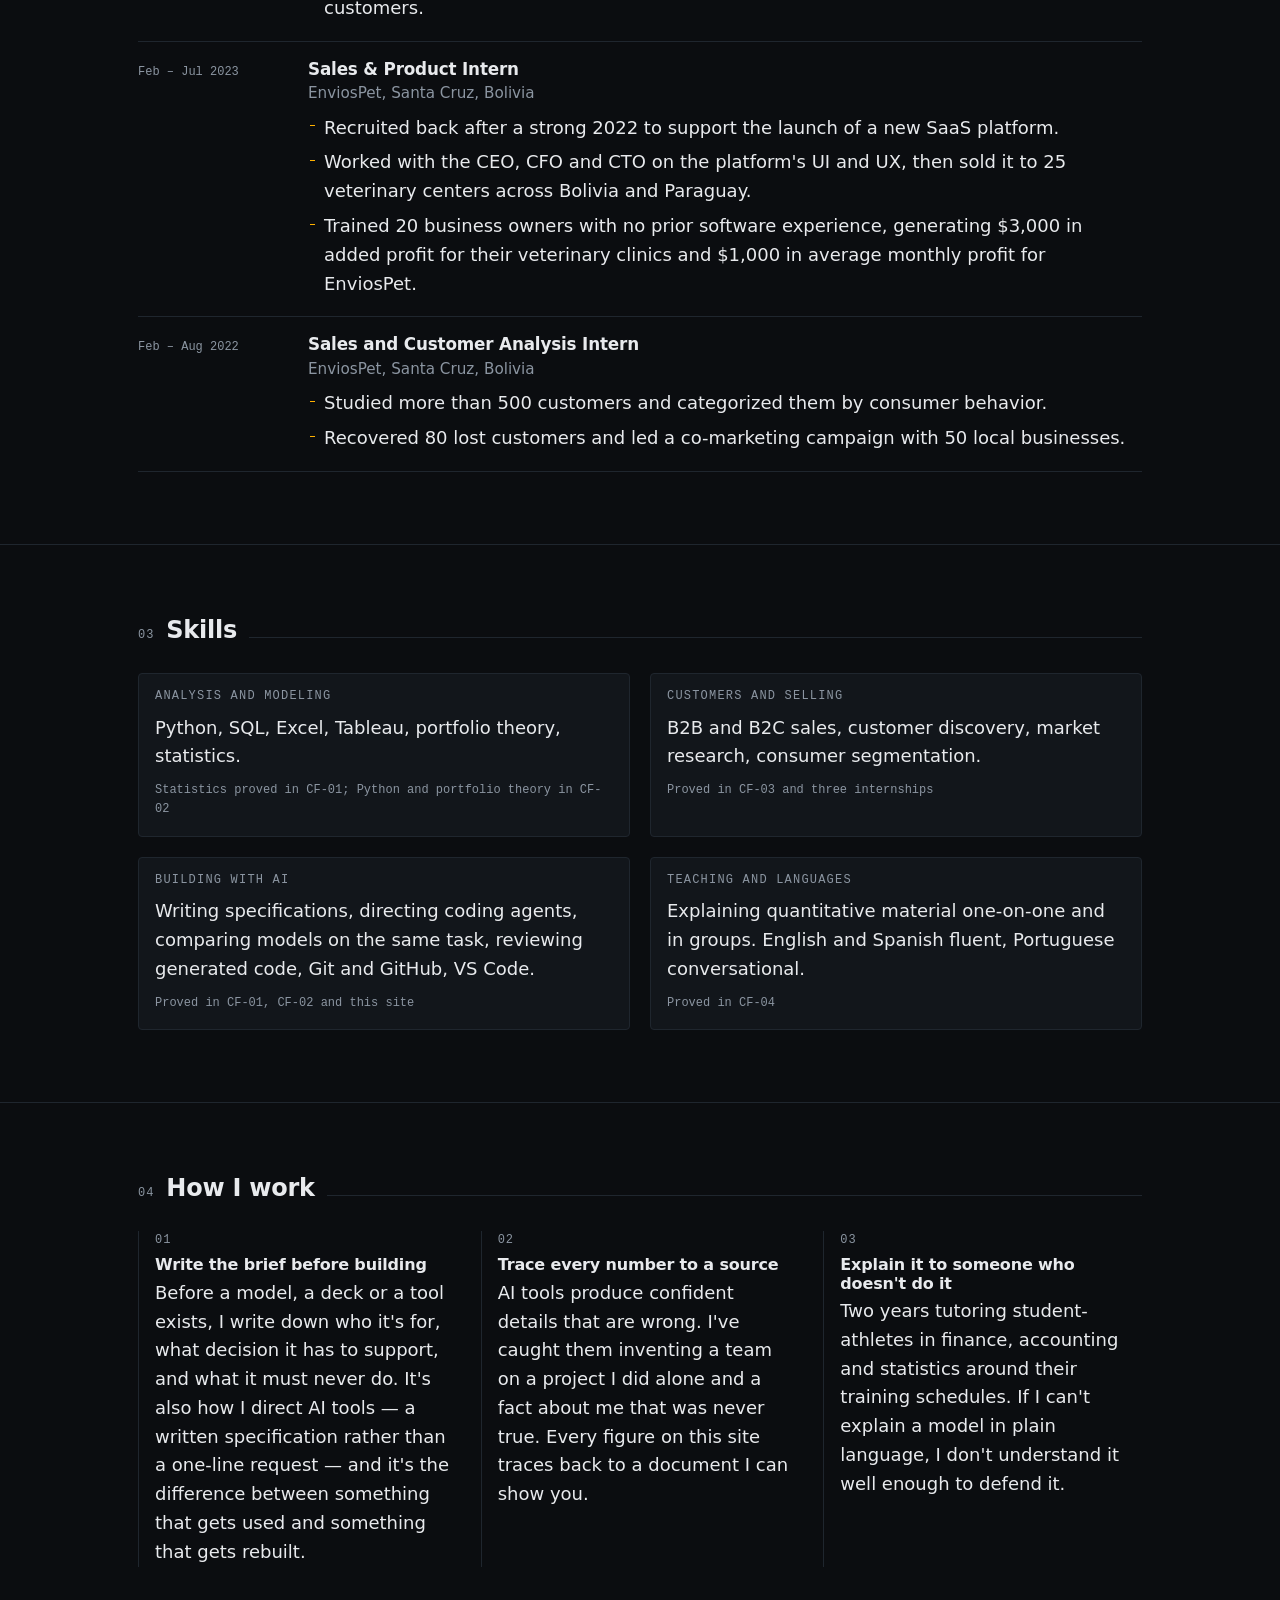
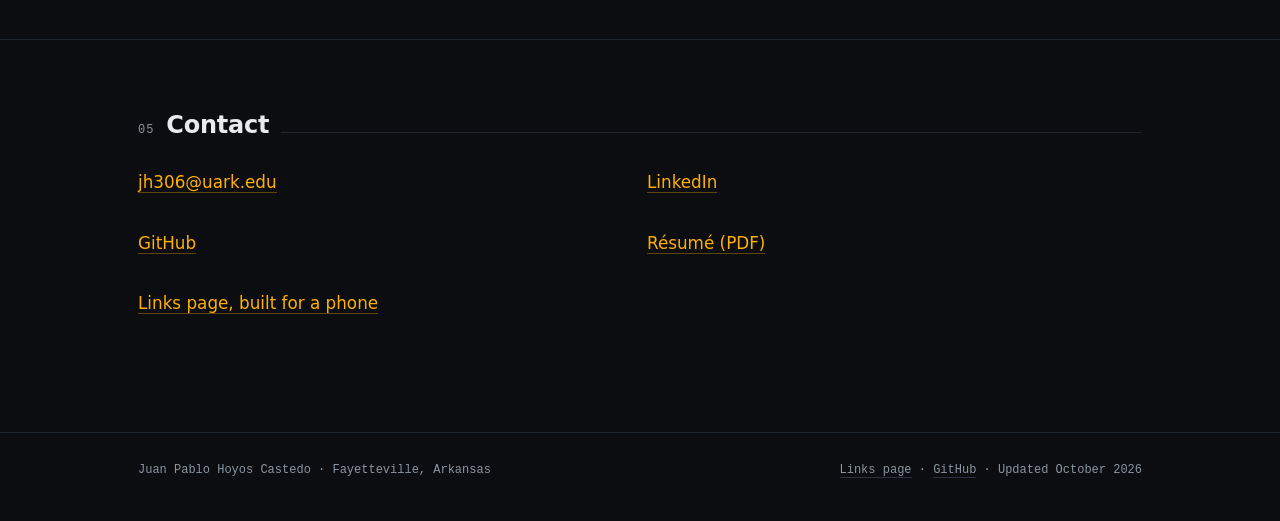
==== commit 55282fa8: "Correct the backtest wording and two small copy slips The Portfolio Tracker caption called an in-sam" ====
--- a/index.html
+++ b/index.html
@@ -3,13 +3,13 @@
 <head>
 <meta charset="utf-8">
 <meta name="viewport" content="width=device-width, initial-scale=1">
-<title>Juan Pablo Hoyos Castedo — Analyst · Walton College of Business</title>
-<meta name="description" content="Juan Pablo Hoyos Castedo — finance and financial analytics at the University of Arkansas Walton College of Business. Python portfolio analytics, customer research across three internships, and tutoring for Razorback student-athletes. Available January 2027 for analyst roles.">
+<title>Juan Pablo Hoyos Castedo — Walton College of Business</title>
+<meta name="description" content="Juan Pablo Hoyos Castedo — finance and financial analytics at the University of Arkansas Walton College of Business. Python portfolio analytics, customer research across three internships, and tutoring for Razorback student-athletes.">
 <link rel="canonical" href="https://juanpablohoyosc.github.io/">
 <meta name="theme-color" content="#0b0d10">
 <meta property="og:type" content="profile">
-<meta property="og:title" content="Juan Pablo Hoyos Castedo — Analyst">
-<meta property="og:description" content="Python portfolio analytics, customer research, and teaching quantitative material. Available January 2027.">
+<meta property="og:title" content="Juan Pablo Hoyos Castedo">
+<meta property="og:description" content="Python portfolio analytics, customer research, and teaching quantitative material.">
 <meta property="og:url" content="https://juanpablohoyosc.github.io/">
 <meta property="og:image" content="https://juanpablohoyosc.github.io/assets/img/og-image.png">
 <meta name="twitter:card" content="summary_large_image">
@@ -60,21 +60,13 @@
   <section class="hero">
     <div class="wrap">
       <h1>Juan Pablo Hoyos Castedo</h1>
-      <p class="hero-status mono">Analyst roles · available January 2027 · Fayetteville, AR</p>
+      <p class="hero-status mono">Fayetteville, AR</p>
       <p class="lede">Finance and financial analytics at the Walton College of Business. I build the analysis and I've done the selling: a deployed Python portfolio tool on one side, three internships in customer analysis and B2B software sales on the other, and two years tutoring Razorback student-athletes.</p>
 
       <dl class="spec">
         <div>
-          <dt>Role sought</dt>
-          <dd>Financial, data or business analyst</dd>
-        </div>
-        <div>
-          <dt>Available</dt>
-          <dd>January 2027, full-time</dd>
-        </div>
-        <div>
           <dt>Base</dt>
-          <dd>Fayetteville, Arkansas, open to relocating or remote</dd>
+          <dd>Fayetteville, Arkansas</dd>
         </div>
         <div>
           <dt>Stack</dt>
@@ -119,7 +111,7 @@
               </div>
               <div>
                 <dt>Result</dt>
-                <dd>Free and public, and shared through a QR&nbsp;code with the student-athletes I tutor. Checked against known TI-84 results and the Python libraries SciPy and NumPy: all 68 statistical results matched to at least six significant digits. Every screen was tested in an automated browser.</dd>
+                <dd>Public and shared through a QR&nbsp;code with the student-athletes I tutor. Checked against known TI-84 results and the Python libraries SciPy and NumPy: all 68 statistical results matched to at least six significant digits. Every screen was tested in an automated browser.</dd>
               </div>
             </dl>
             <p class="tags-label">Skills proved</p>
@@ -171,7 +163,7 @@
         <p class="evidence"><a href="https://juanpablohoyosc-portfolio-app.streamlit.app/">Open the live app</a></p>
         <figure class="shot shot--end">
           <a href="assets/img/portfolio-comparison.webp"><img src="assets/img/portfolio-comparison.webp" width="1200" height="538" loading="lazy" alt="Portfolio comparison from the Portfolio Tracker App: growth of $1 from 2019 to 2026 for the tangency, minimum-variance (GMV), equal-weight and custom portfolios against the S&amp;P 500, above a table of annual return, volatility, Sharpe ratio, Sortino ratio and maximum drawdown for each."></a>
-          <figcaption>Four portfolios built from AAPL, MSFT, JPM, KO and CVX against the S&amp;P&nbsp;500, Jan 2019 – Oct 2026. The GMV and tangency weights are fitted on this same period, so this is a backtest, not a forecast. Custom is left at its equal-weight default.</figcaption>
+          <figcaption>Four portfolios built from AAPL, MSFT, JPM, KO and CVX against the S&amp;P&nbsp;500, Jan 2019 – Oct 2026. The GMV and tangency weights are fitted on this same period, so their results are in-sample, not a forecast. Custom is left at its equal-weight default, so its line covers the equal-weight one.</figcaption>
         </figure>
       </article>
 
@@ -343,7 +335,7 @@
         <div class="skillgroup">
           <h3>Building with AI</h3>
           <p>Writing specifications, directing coding agents, comparing models on the same task, reviewing generated code, Git and GitHub, VS Code.</p>
-          <p class="proof">Proved in CF-01, CF-02, this site and its repository</p>
+          <p class="proof">Proved in CF-01, CF-02 and this site</p>
         </div>
         <div class="skillgroup">
           <h3>Teaching and languages</h3>
@@ -389,8 +381,6 @@
         <h2>Contact</h2>
         <span class="rule"></span>
       </div>
-
-      <p class="lede">I'm looking for full-time analyst work starting January 2027, after I graduate in December — financial, data or business. I'm also open to sales, consulting and rotational programs, and happy to talk through whether a role is a fit.</p>
 
       <div class="contact-grid">
         <p><a href="mailto:jh306@uark.edu?subject=Hello%20Juan%20Pablo">jh306@uark.edu</a></p>
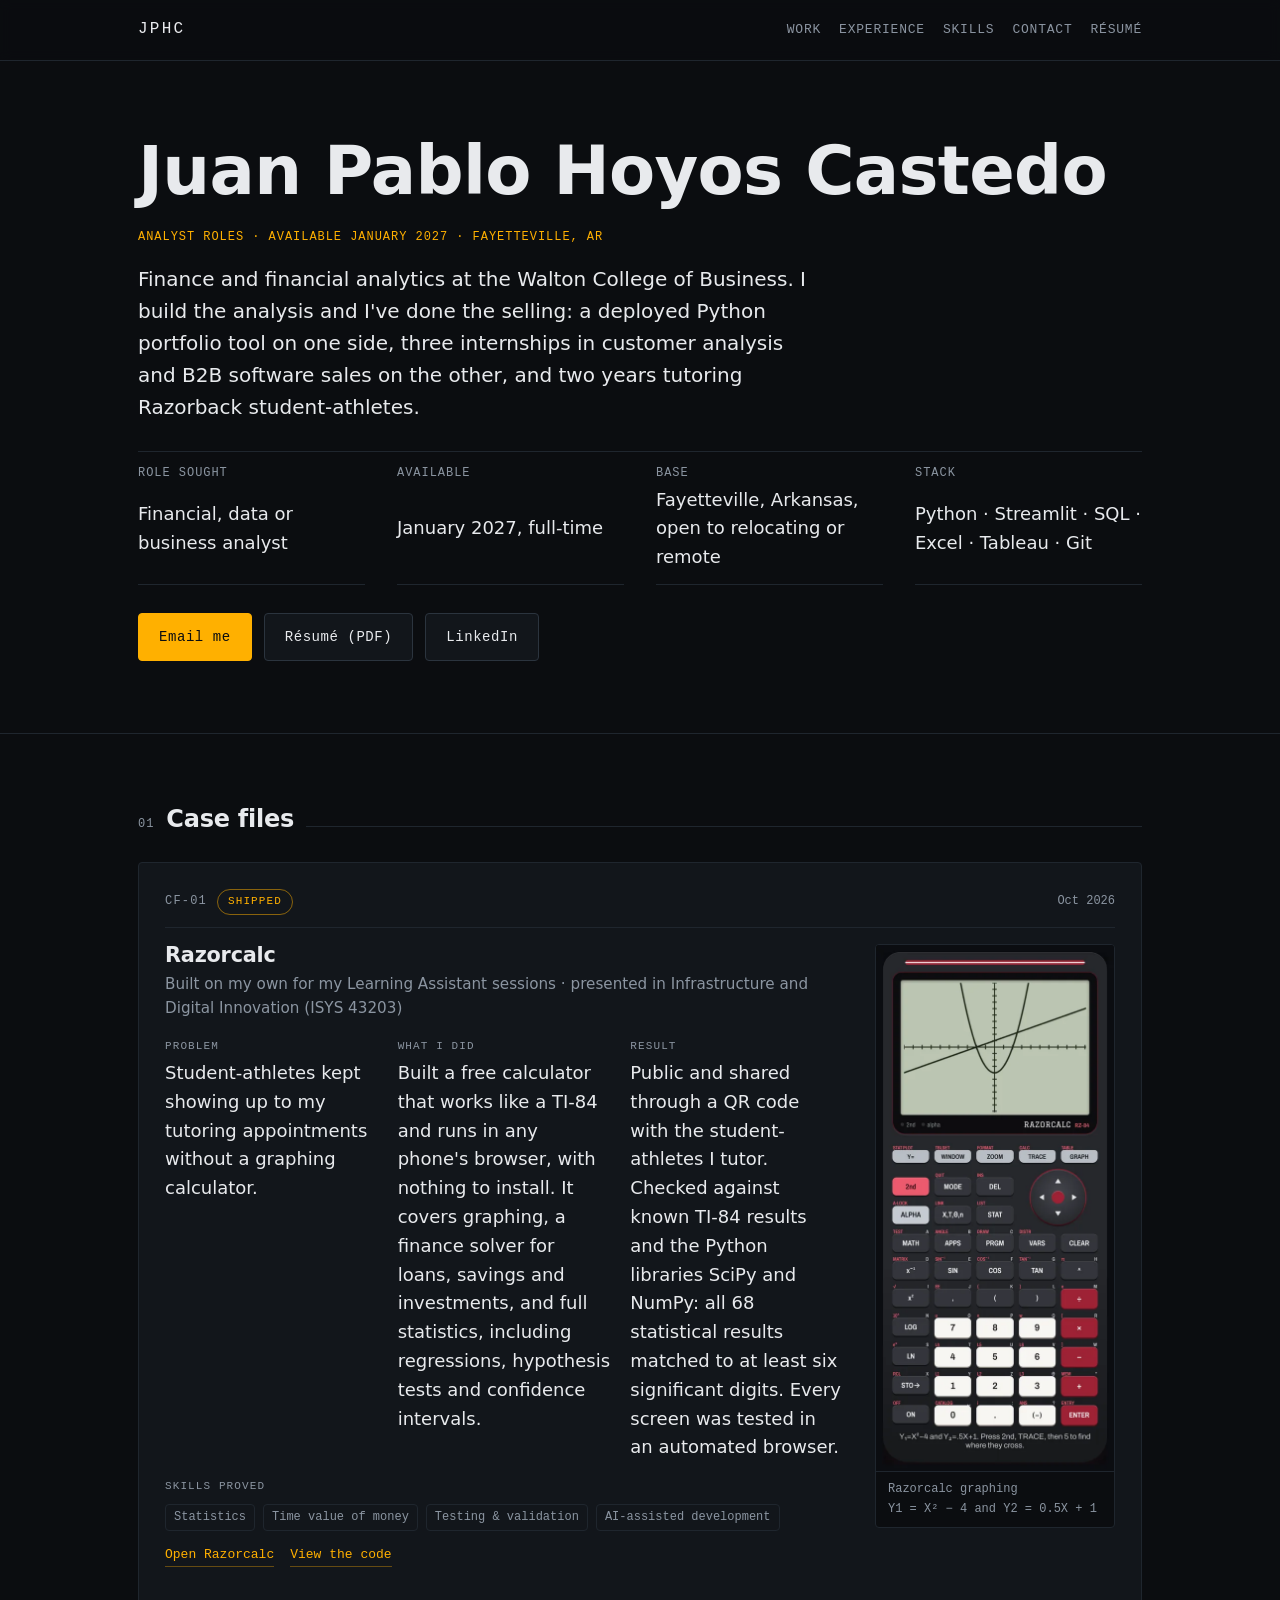
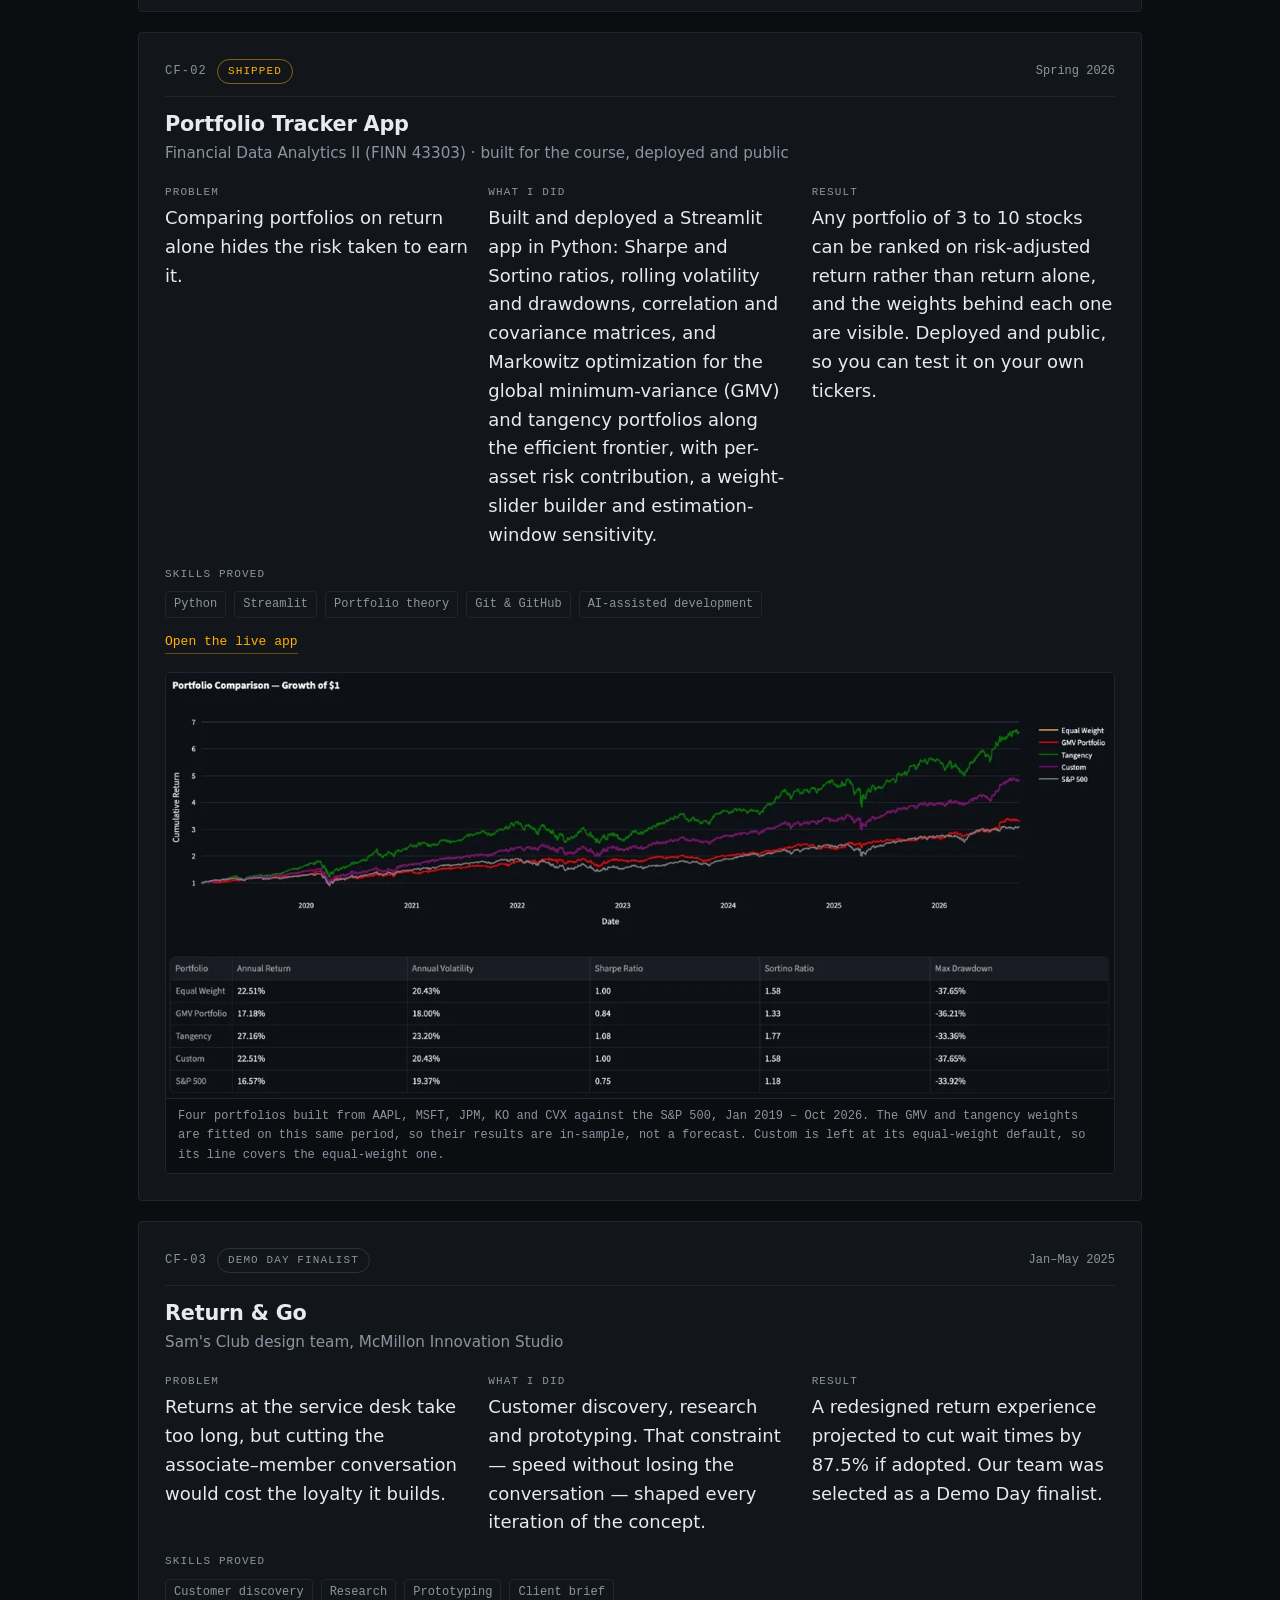
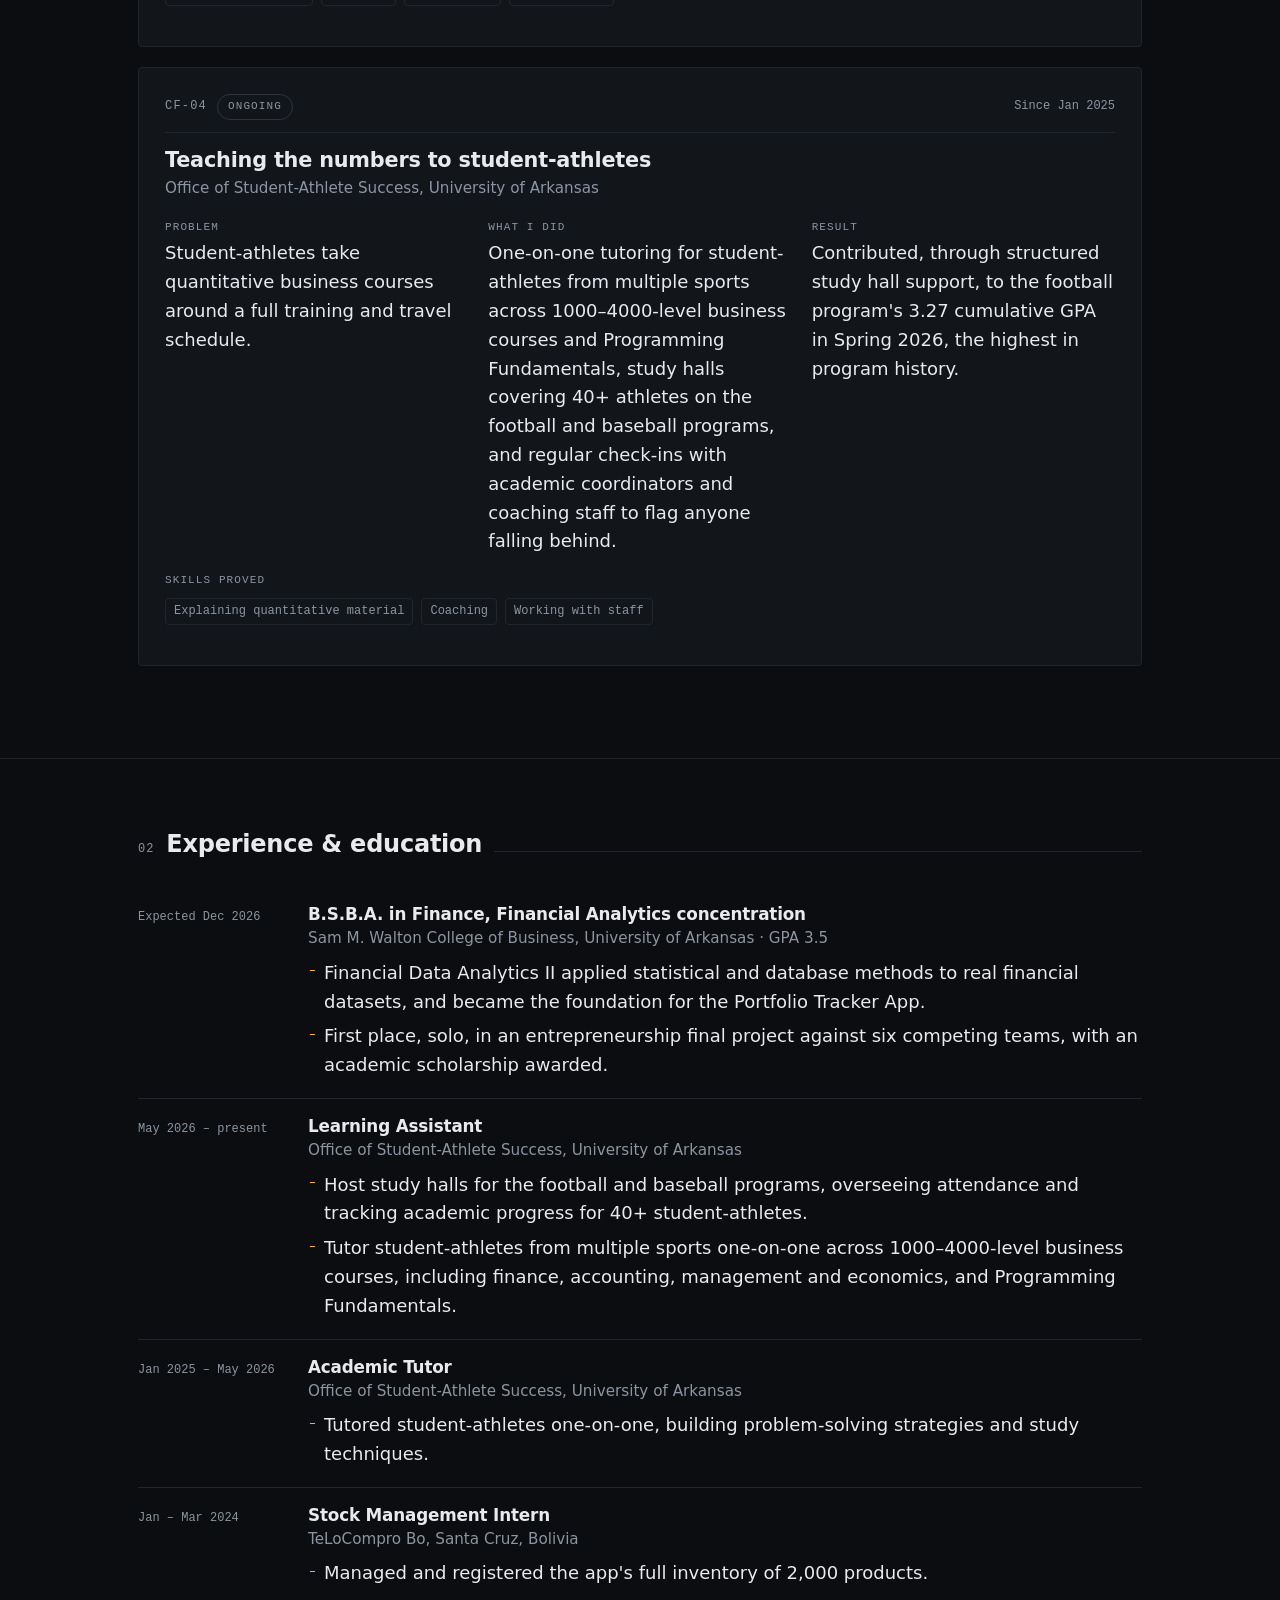
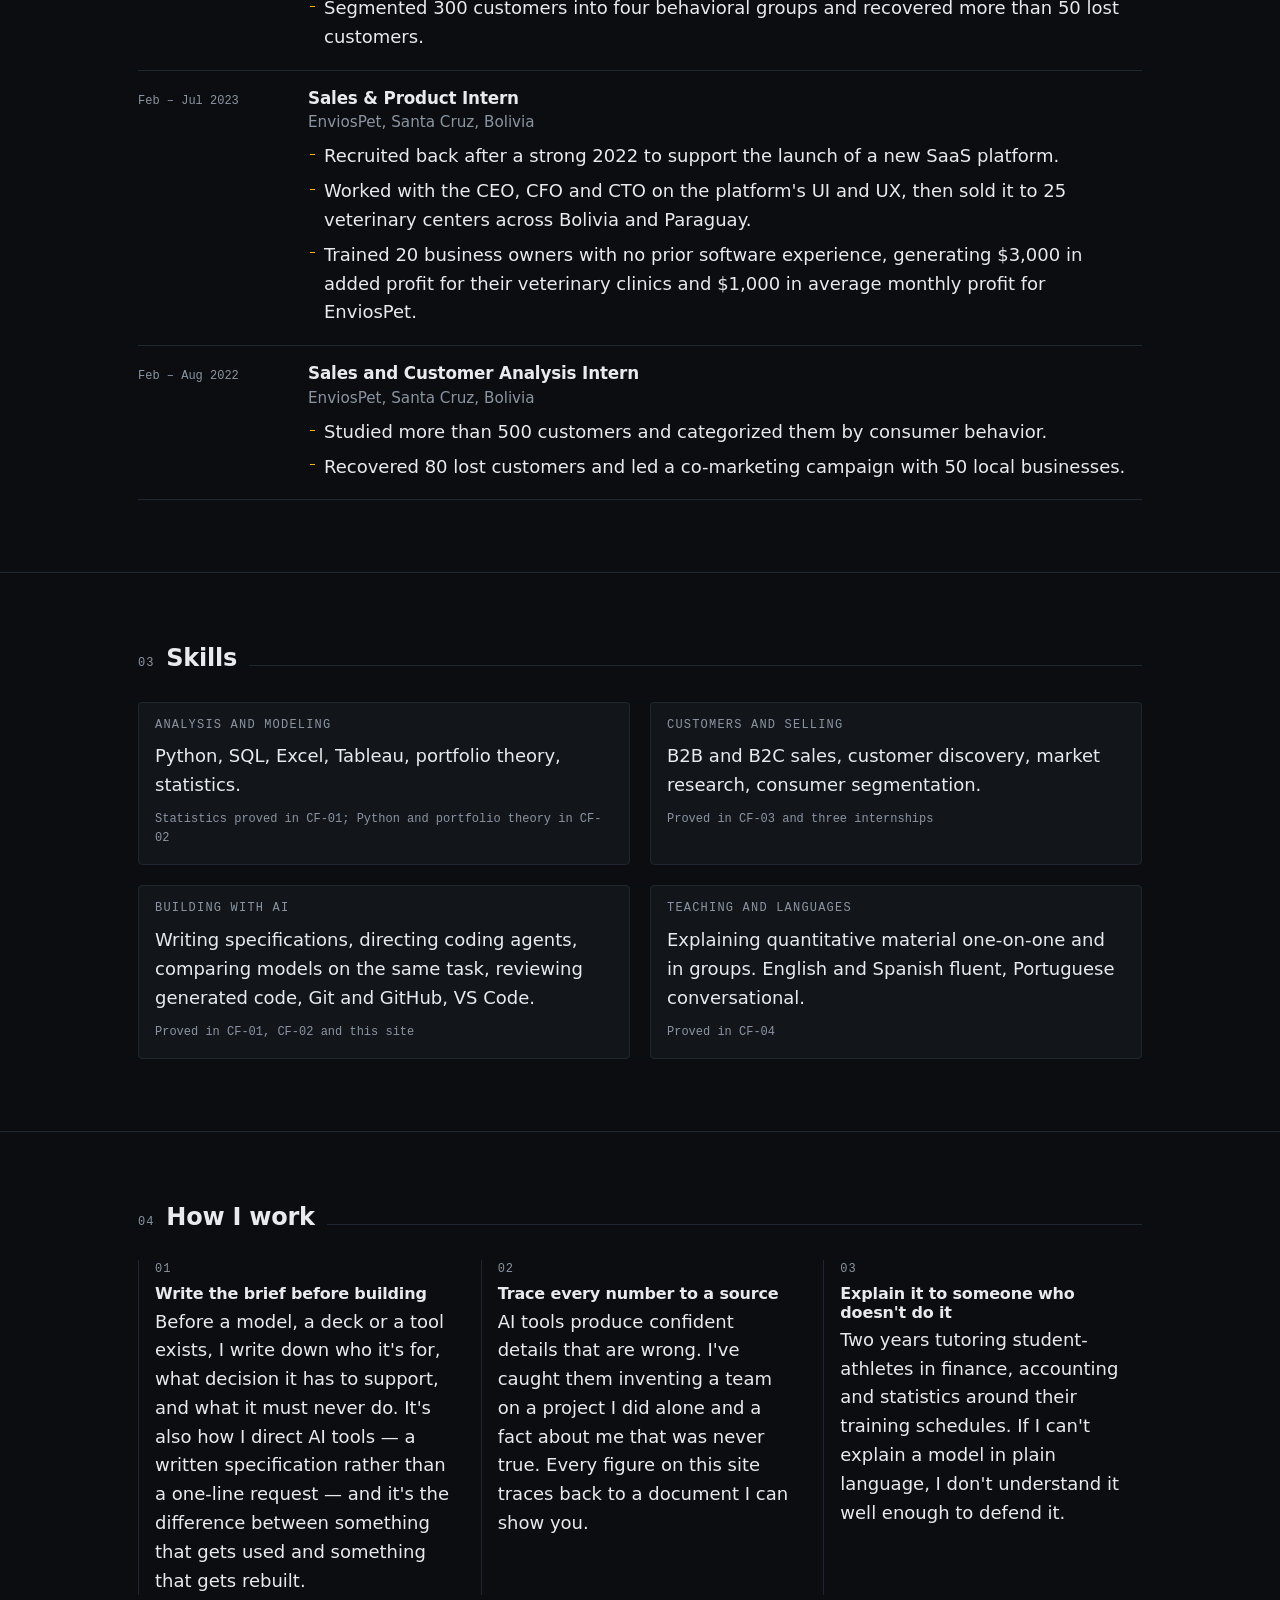
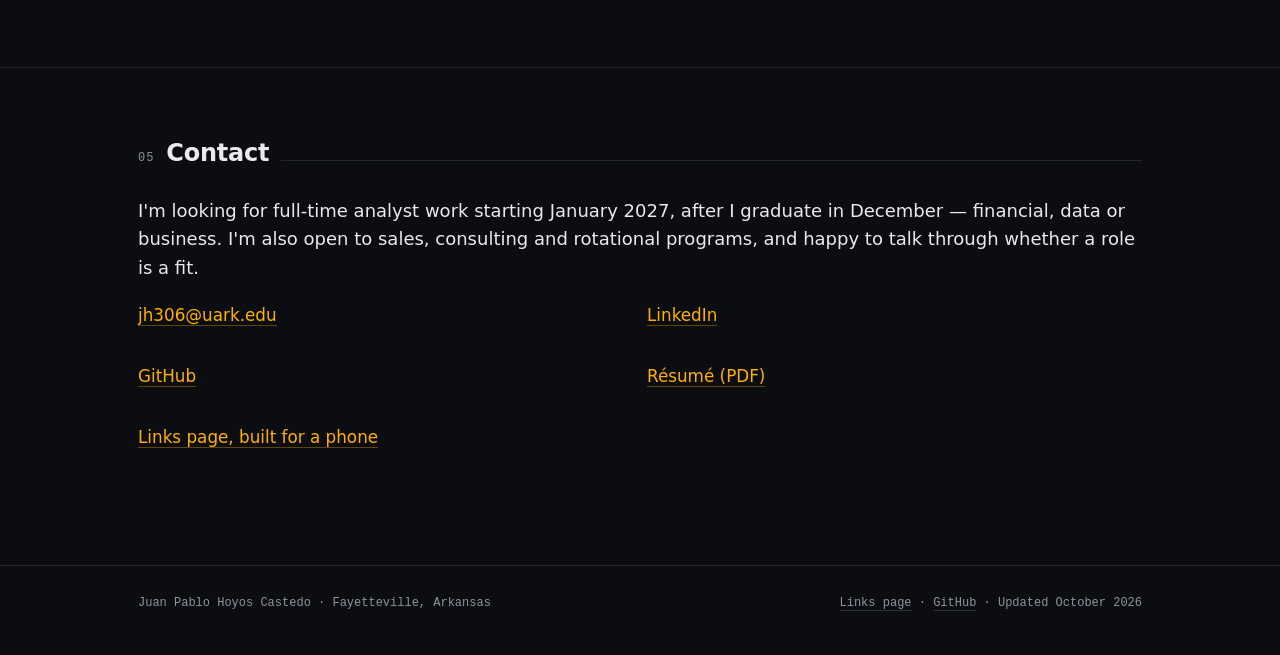
==== commit 563283f5: "Correct the backtest wording and two small copy slips The Portfolio Tracker caption called an in-sam" ====
--- a/index.html
+++ b/index.html
@@ -3,13 +3,13 @@
 <head>
 <meta charset="utf-8">
 <meta name="viewport" content="width=device-width, initial-scale=1">
-<title>Juan Pablo Hoyos Castedo — Walton College of Business</title>
-<meta name="description" content="Juan Pablo Hoyos Castedo — finance and financial analytics at the University of Arkansas Walton College of Business. Python portfolio analytics, customer research across three internships, and tutoring for Razorback student-athletes.">
+<title>Juan Pablo Hoyos Castedo — Analyst · Walton College of Business</title>
+<meta name="description" content="Juan Pablo Hoyos Castedo — finance and financial analytics at the University of Arkansas Walton College of Business. Python portfolio analytics, customer research across three internships, and tutoring for Razorback student-athletes. Available January 2027 for analyst roles.">
 <link rel="canonical" href="https://juanpablohoyosc.github.io/">
 <meta name="theme-color" content="#0b0d10">
 <meta property="og:type" content="profile">
-<meta property="og:title" content="Juan Pablo Hoyos Castedo">
-<meta property="og:description" content="Python portfolio analytics, customer research, and teaching quantitative material.">
+<meta property="og:title" content="Juan Pablo Hoyos Castedo — Analyst">
+<meta property="og:description" content="Python portfolio analytics, customer research, and teaching quantitative material. Available January 2027.">
 <meta property="og:url" content="https://juanpablohoyosc.github.io/">
 <meta property="og:image" content="https://juanpablohoyosc.github.io/assets/img/og-image.png">
 <meta name="twitter:card" content="summary_large_image">
@@ -60,13 +60,21 @@
   <section class="hero">
     <div class="wrap">
       <h1>Juan Pablo Hoyos Castedo</h1>
-      <p class="hero-status mono">Fayetteville, AR</p>
+      <p class="hero-status mono">Analyst roles · available January 2027 · Fayetteville, AR</p>
       <p class="lede">Finance and financial analytics at the Walton College of Business. I build the analysis and I've done the selling: a deployed Python portfolio tool on one side, three internships in customer analysis and B2B software sales on the other, and two years tutoring Razorback student-athletes.</p>
 
       <dl class="spec">
         <div>
+          <dt>Role sought</dt>
+          <dd>Financial, data or business analyst</dd>
+        </div>
+        <div>
+          <dt>Available</dt>
+          <dd>January 2027, full-time</dd>
+        </div>
+        <div>
           <dt>Base</dt>
-          <dd>Fayetteville, Arkansas</dd>
+          <dd>Fayetteville, Arkansas, open to relocating or remote</dd>
         </div>
         <div>
           <dt>Stack</dt>
@@ -382,6 +390,8 @@
         <span class="rule"></span>
       </div>
 
+      <p class="lede">I'm looking for full-time analyst work starting January 2027, after I graduate in December — financial, data or business. I'm also open to sales, consulting and rotational programs, and happy to talk through whether a role is a fit.</p>
+
       <div class="contact-grid">
         <p><a href="mailto:jh306@uark.edu?subject=Hello%20Juan%20Pablo">jh306@uark.edu</a></p>
         <p><a href="https://www.linkedin.com/in/juan-pablo-hoyos-850846247">LinkedIn</a></p>
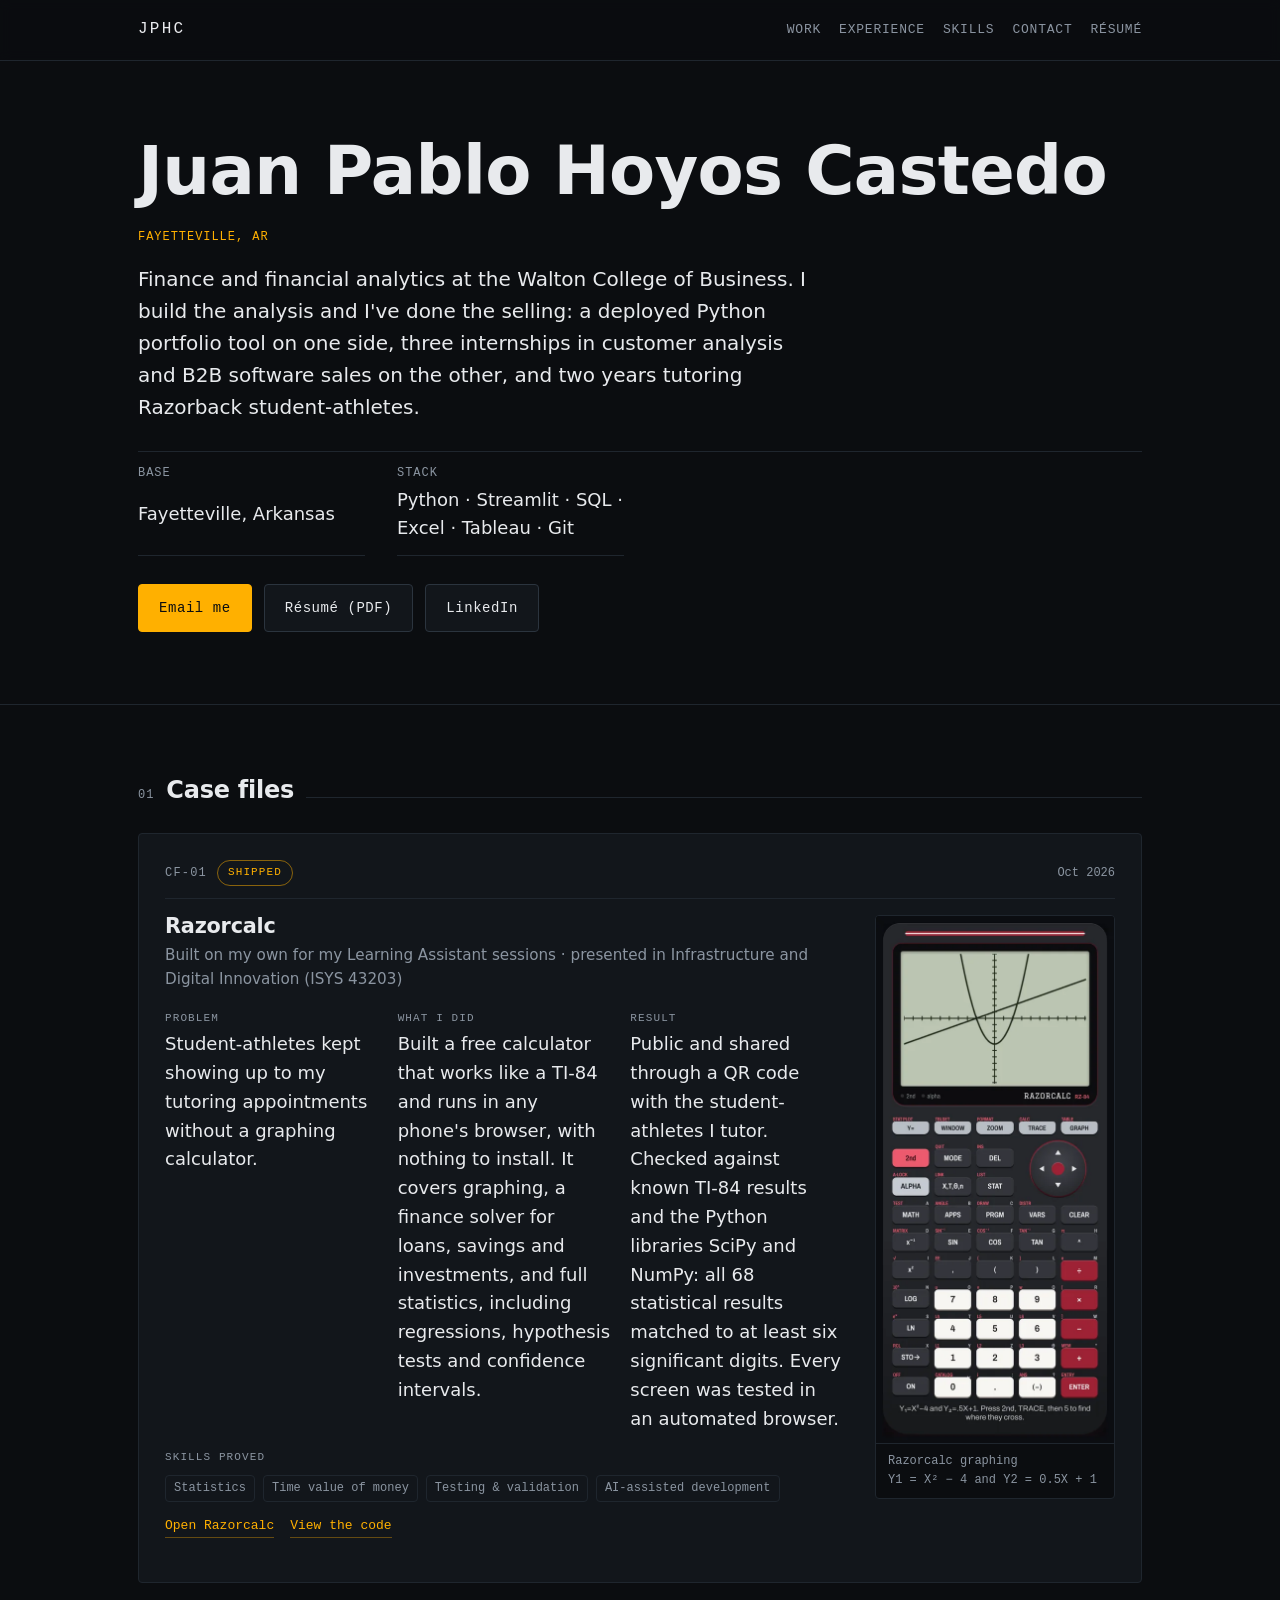
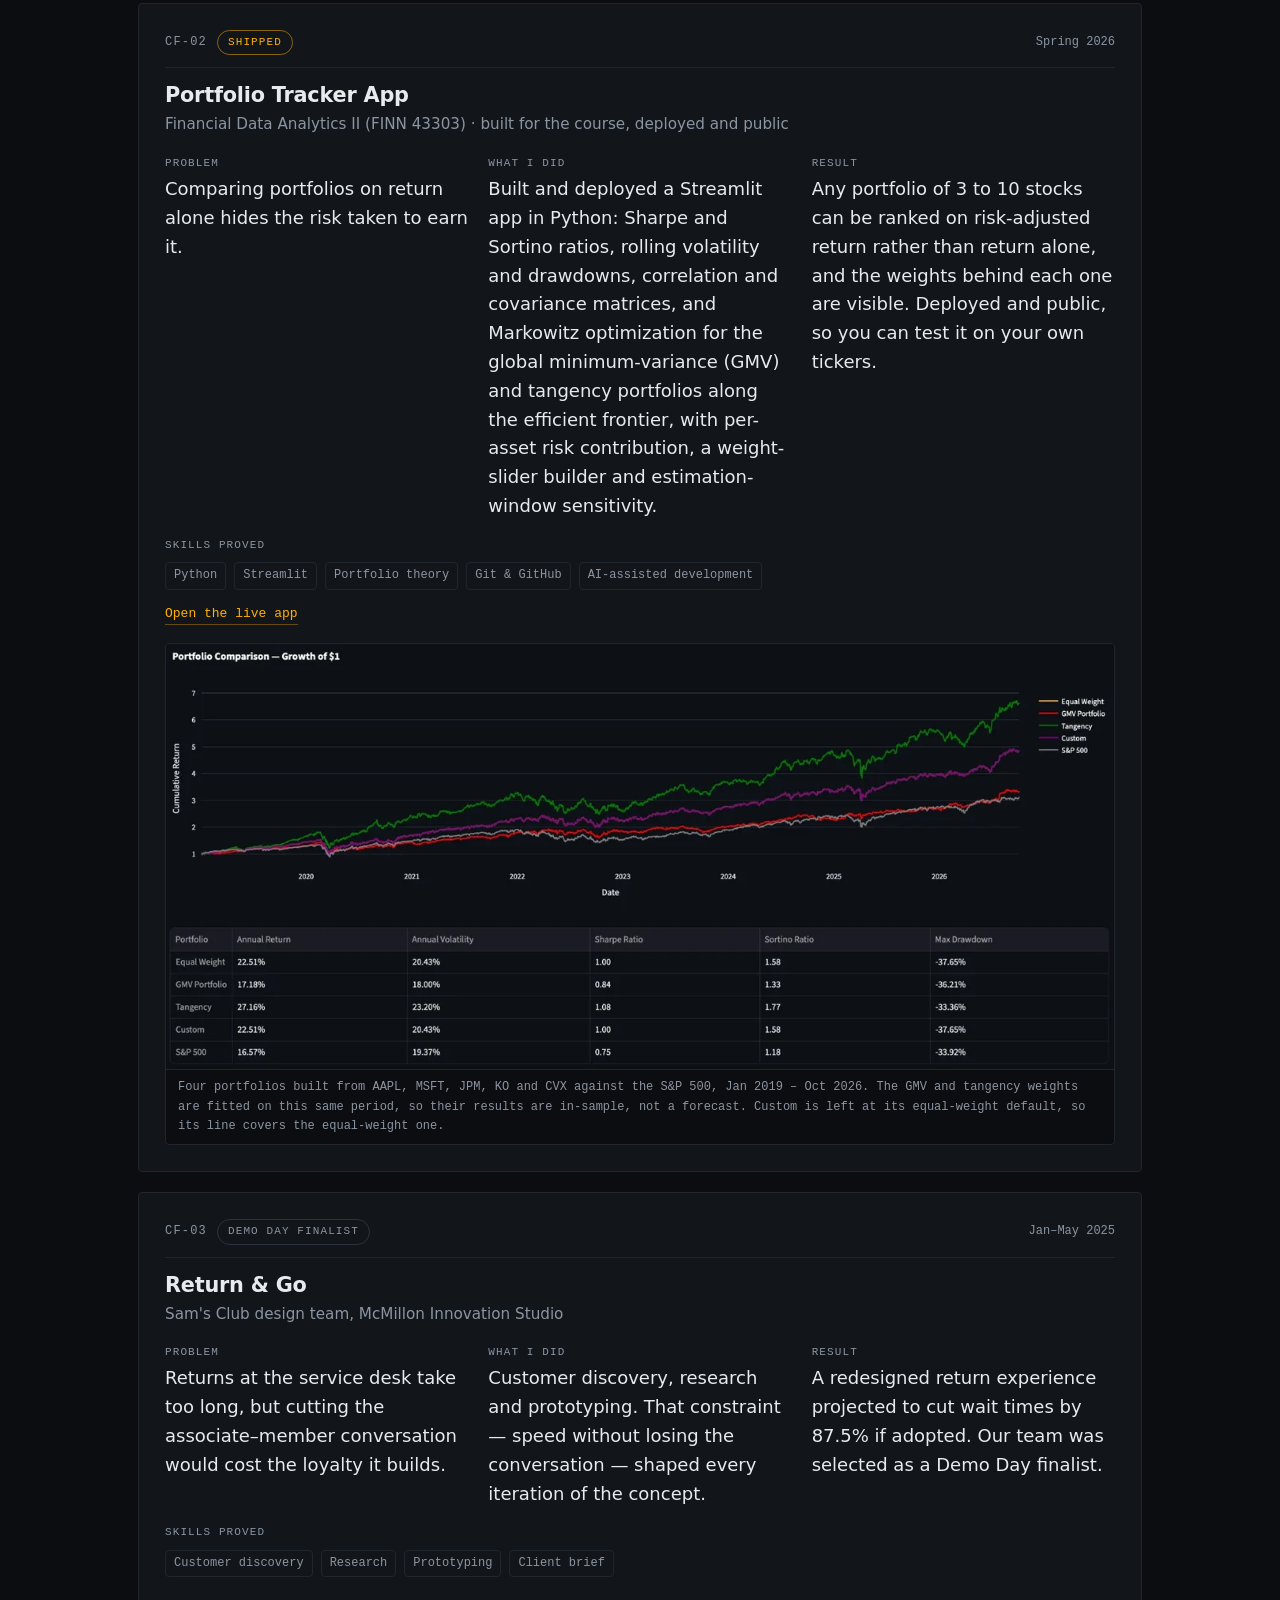
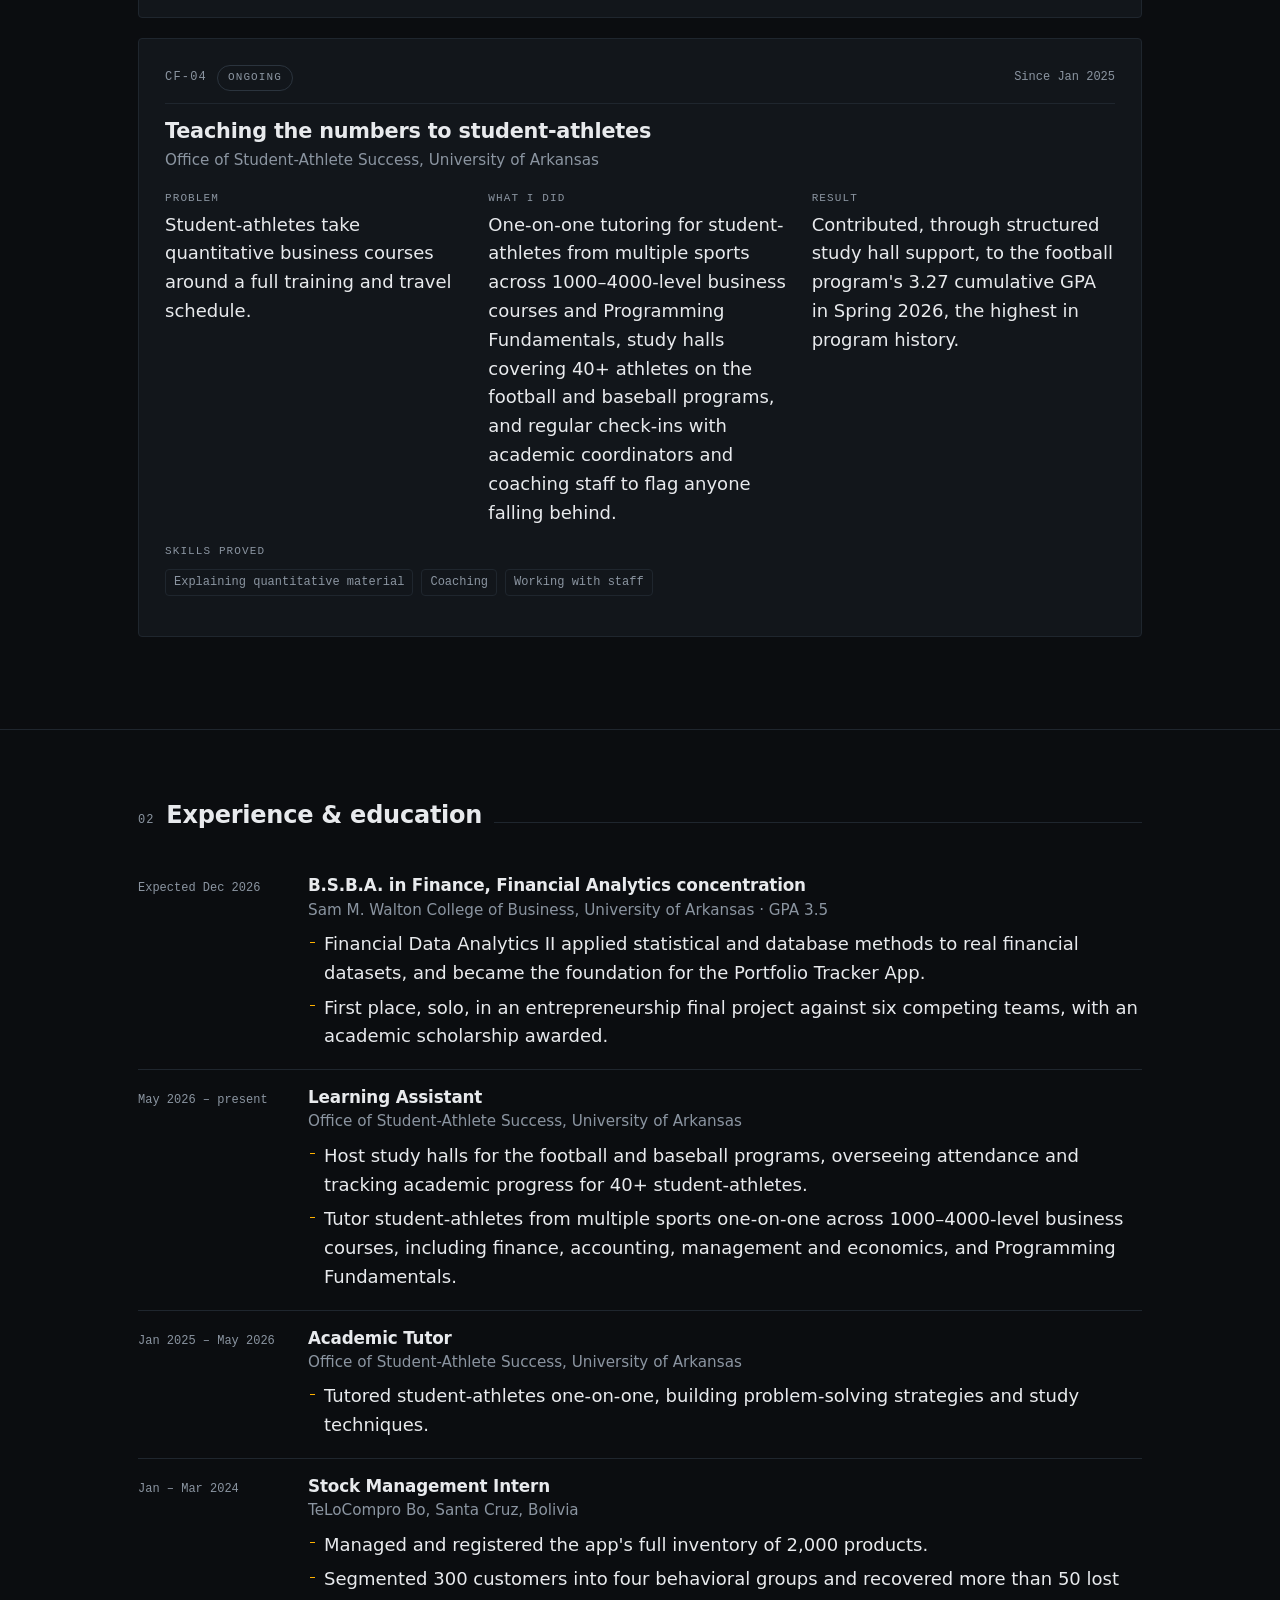
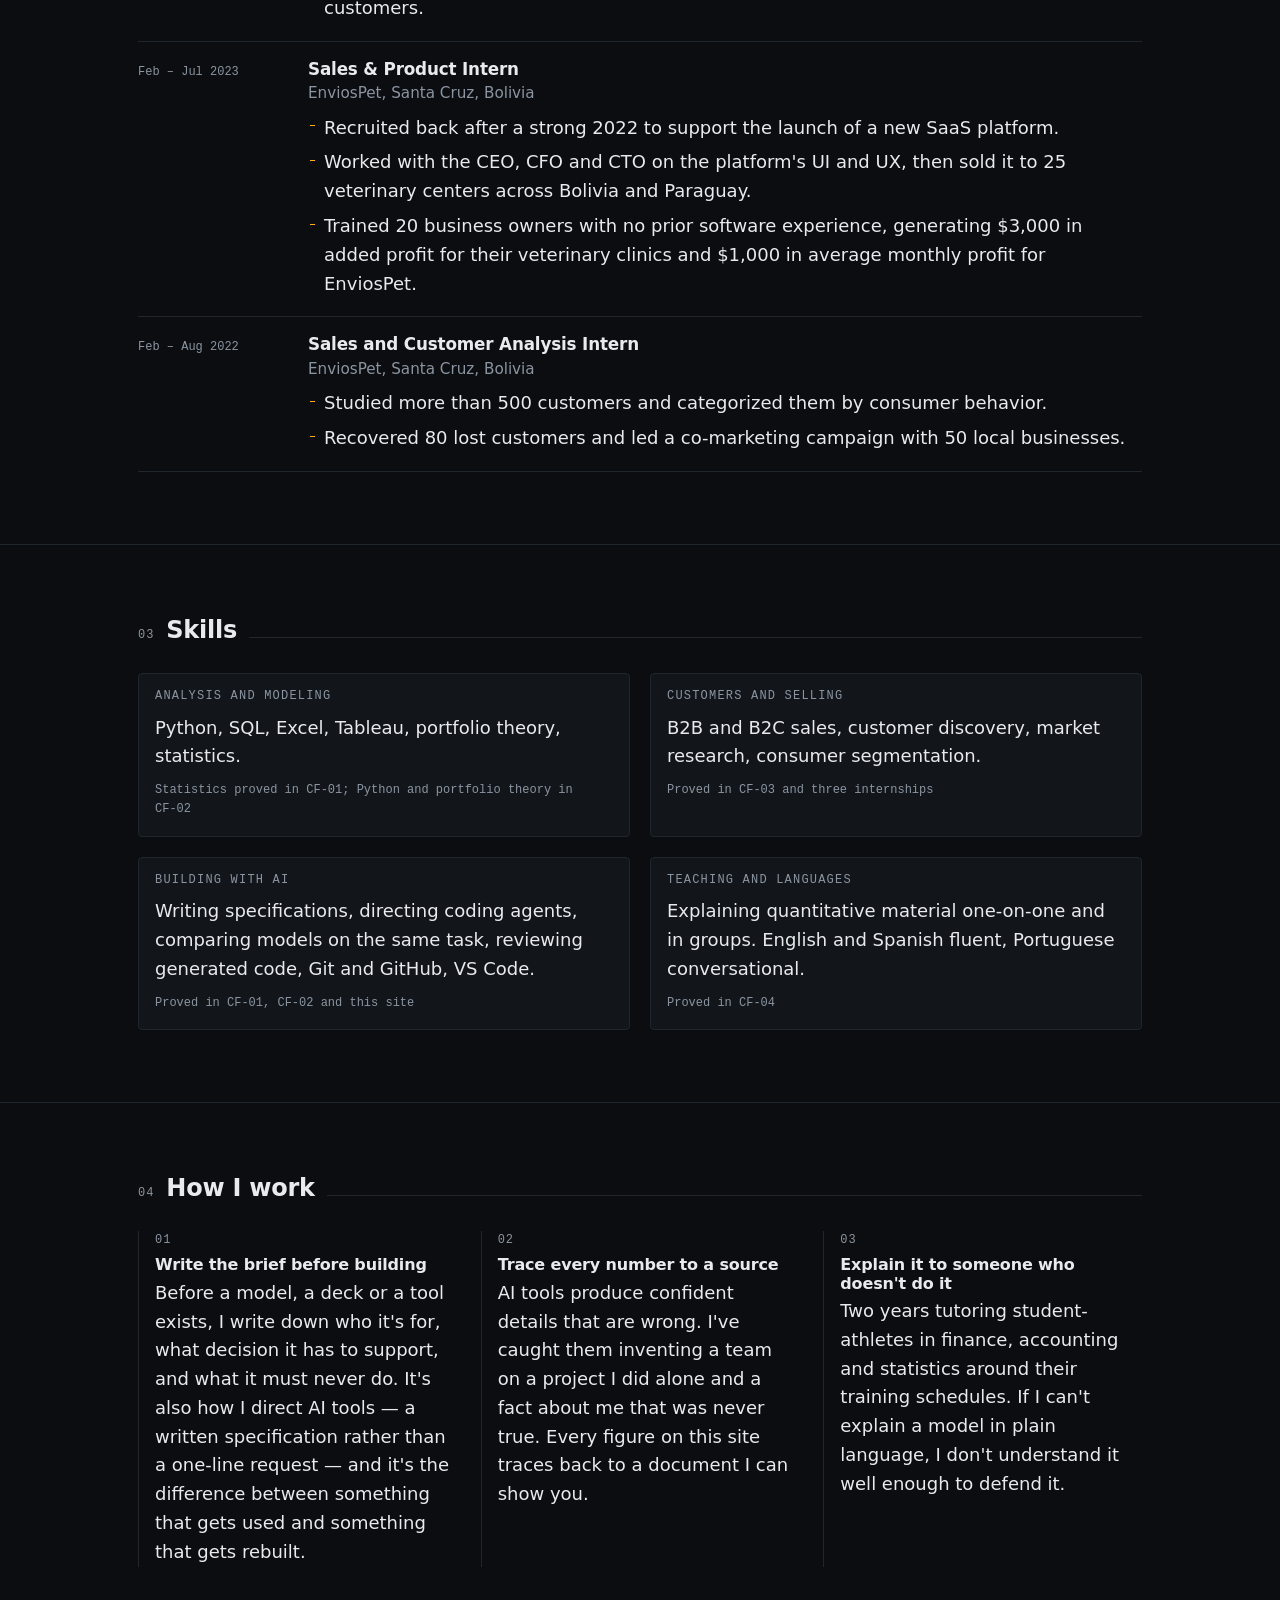
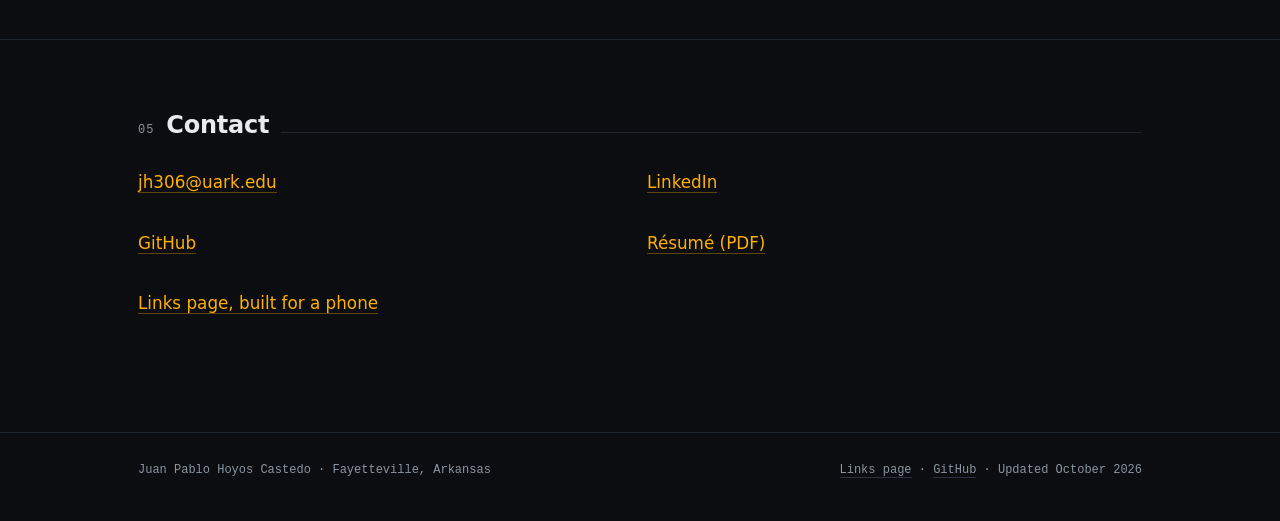
==== commit 4cd32d72: "Keep IDs, TI-84 and dates from splitting across lines Case-file IDs in the Skills proof lines and bo" ====
--- a/index.html
+++ b/index.html
@@ -3,13 +3,13 @@
 <head>
 <meta charset="utf-8">
 <meta name="viewport" content="width=device-width, initial-scale=1">
-<title>Juan Pablo Hoyos Castedo — Analyst · Walton College of Business</title>
-<meta name="description" content="Juan Pablo Hoyos Castedo — finance and financial analytics at the University of Arkansas Walton College of Business. Python portfolio analytics, customer research across three internships, and tutoring for Razorback student-athletes. Available January 2027 for analyst roles.">
+<title>Juan Pablo Hoyos Castedo — Walton College of Business</title>
+<meta name="description" content="Juan Pablo Hoyos Castedo — finance and financial analytics at the University of Arkansas Walton College of Business. Python portfolio analytics, customer research across three internships, and tutoring for Razorback student-athletes.">
 <link rel="canonical" href="https://juanpablohoyosc.github.io/">
 <meta name="theme-color" content="#0b0d10">
 <meta property="og:type" content="profile">
-<meta property="og:title" content="Juan Pablo Hoyos Castedo — Analyst">
-<meta property="og:description" content="Python portfolio analytics, customer research, and teaching quantitative material. Available January 2027.">
+<meta property="og:title" content="Juan Pablo Hoyos Castedo">
+<meta property="og:description" content="Python portfolio analytics, customer research, and teaching quantitative material.">
 <meta property="og:url" content="https://juanpablohoyosc.github.io/">
 <meta property="og:image" content="https://juanpablohoyosc.github.io/assets/img/og-image.png">
 <meta name="twitter:card" content="summary_large_image">
@@ -60,21 +60,13 @@
   <section class="hero">
     <div class="wrap">
       <h1>Juan Pablo Hoyos Castedo</h1>
-      <p class="hero-status mono">Analyst roles · available January 2027 · Fayetteville, AR</p>
+      <p class="hero-status mono">Fayetteville, AR</p>
       <p class="lede">Finance and financial analytics at the Walton College of Business. I build the analysis and I've done the selling: a deployed Python portfolio tool on one side, three internships in customer analysis and B2B software sales on the other, and two years tutoring Razorback student-athletes.</p>
 
       <dl class="spec">
         <div>
-          <dt>Role sought</dt>
-          <dd>Financial, data or business analyst</dd>
-        </div>
-        <div>
-          <dt>Available</dt>
-          <dd>January 2027, full-time</dd>
-        </div>
-        <div>
           <dt>Base</dt>
-          <dd>Fayetteville, Arkansas, open to relocating or remote</dd>
+          <dd>Fayetteville, Arkansas</dd>
         </div>
         <div>
           <dt>Stack</dt>
@@ -115,11 +107,11 @@
               </div>
               <div>
                 <dt>What I did</dt>
-                <dd>Built a free calculator that works like a TI-84 and runs in any phone's browser, with nothing to install. It covers graphing, a finance solver for loans, savings and investments, and full statistics, including regressions, hypothesis tests and confidence intervals.</dd>
+                <dd>Built a free calculator that works like a <span class="nowrap">TI-84</span> and runs in any phone's browser, with nothing to install. It covers graphing, a finance solver for loans, savings and investments, and full statistics, including regressions, hypothesis tests and confidence intervals.</dd>
               </div>
               <div>
                 <dt>Result</dt>
-                <dd>Public and shared through a QR&nbsp;code with the student-athletes I tutor. Checked against known TI-84 results and the Python libraries SciPy and NumPy: all 68 statistical results matched to at least six significant digits. Every screen was tested in an automated browser.</dd>
+                <dd>Public and shared through a QR&nbsp;code with the student-athletes I tutor. Checked against known <span class="nowrap">TI-84</span> results and the Python libraries SciPy and NumPy: all 68 statistical results matched to at least six significant digits. Every screen was tested in an automated browser.</dd>
               </div>
             </dl>
             <p class="tags-label">Skills proved</p>
@@ -170,8 +162,8 @@
         </ul>
         <p class="evidence"><a href="https://juanpablohoyosc-portfolio-app.streamlit.app/">Open the live app</a></p>
         <figure class="shot shot--end">
-          <a href="assets/img/portfolio-comparison.webp"><img src="assets/img/portfolio-comparison.webp" width="1200" height="538" loading="lazy" alt="Portfolio comparison from the Portfolio Tracker App: growth of $1 from 2019 to 2026 for the tangency, minimum-variance (GMV), equal-weight and custom portfolios against the S&amp;P 500, above a table of annual return, volatility, Sharpe ratio, Sortino ratio and maximum drawdown for each."></a>
-          <figcaption>Four portfolios built from AAPL, MSFT, JPM, KO and CVX against the S&amp;P&nbsp;500, Jan 2019 – Oct 2026. The GMV and tangency weights are fitted on this same period, so their results are in-sample, not a forecast. Custom is left at its equal-weight default, so its line covers the equal-weight one.</figcaption>
+          <a href="assets/img/portfolio-comparison.webp"><img src="assets/img/portfolio-comparison.webp" width="1200" height="538" loading="lazy" alt="Portfolio comparison from the Portfolio Tracker App: growth of $1 from 2019 to 2026 for the tangency, minimum-variance (GMV), equal-weight and custom portfolios against the S&amp;P 500, above a table of annual return, volatility, Sharpe ratio, Sortino ratio and maximum drawdown for each. The tangency portfolio has the highest Sharpe ratio, 1.08, against 1.00 for equal weight, 0.84 for GMV and 0.75 for the S&amp;P 500."></a>
+          <figcaption>Four portfolios built from AAPL, MSFT, JPM, KO and CVX against the S&amp;P&nbsp;500, Jan&nbsp;2019&nbsp;– Oct&nbsp;2026. The GMV and tangency weights are fitted on this same period, so their results are in-sample, not a forecast. Custom is left at its equal-weight default, so its line covers the equal-weight one.</figcaption>
         </figure>
       </article>
 
@@ -333,22 +325,22 @@
         <div class="skillgroup">
           <h3>Analysis and modeling</h3>
           <p>Python, SQL, Excel, Tableau, portfolio theory, statistics.</p>
-          <p class="proof">Statistics proved in CF-01; Python and portfolio theory in CF-02</p>
+          <p class="proof">Statistics proved in <span class="nowrap">CF-01</span>; Python and portfolio theory in <span class="nowrap">CF-02</span></p>
         </div>
         <div class="skillgroup">
           <h3>Customers and selling</h3>
           <p>B2B and B2C sales, customer discovery, market research, consumer segmentation.</p>
-          <p class="proof">Proved in CF-03 and three internships</p>
+          <p class="proof">Proved in <span class="nowrap">CF-03</span> and three internships</p>
         </div>
         <div class="skillgroup">
           <h3>Building with AI</h3>
           <p>Writing specifications, directing coding agents, comparing models on the same task, reviewing generated code, Git and GitHub, VS Code.</p>
-          <p class="proof">Proved in CF-01, CF-02 and this site</p>
+          <p class="proof">Proved in <span class="nowrap">CF-01</span>, <span class="nowrap">CF-02</span> and this site</p>
         </div>
         <div class="skillgroup">
           <h3>Teaching and languages</h3>
           <p>Explaining quantitative material one-on-one and in groups. English and Spanish fluent, Portuguese conversational.</p>
-          <p class="proof">Proved in CF-04</p>
+          <p class="proof">Proved in <span class="nowrap">CF-04</span></p>
         </div>
       </div>
     </div>
@@ -389,8 +381,6 @@
         <h2>Contact</h2>
         <span class="rule"></span>
       </div>
-
-      <p class="lede">I'm looking for full-time analyst work starting January 2027, after I graduate in December — financial, data or business. I'm also open to sales, consulting and rotational programs, and happy to talk through whether a role is a fit.</p>
 
       <div class="contact-grid">
         <p><a href="mailto:jh306@uark.edu?subject=Hello%20Juan%20Pablo">jh306@uark.edu</a></p>
--- a/assets/css/styles.css
+++ b/assets/css/styles.css
@@ -418,3 +418,4 @@
 .shot--end { margin: 16px 0 0; }
 .shot a { display: block; border-bottom: 0; }
 .shot a:focus-visible { outline-offset: -2px; }
+.nowrap { white-space: nowrap; }
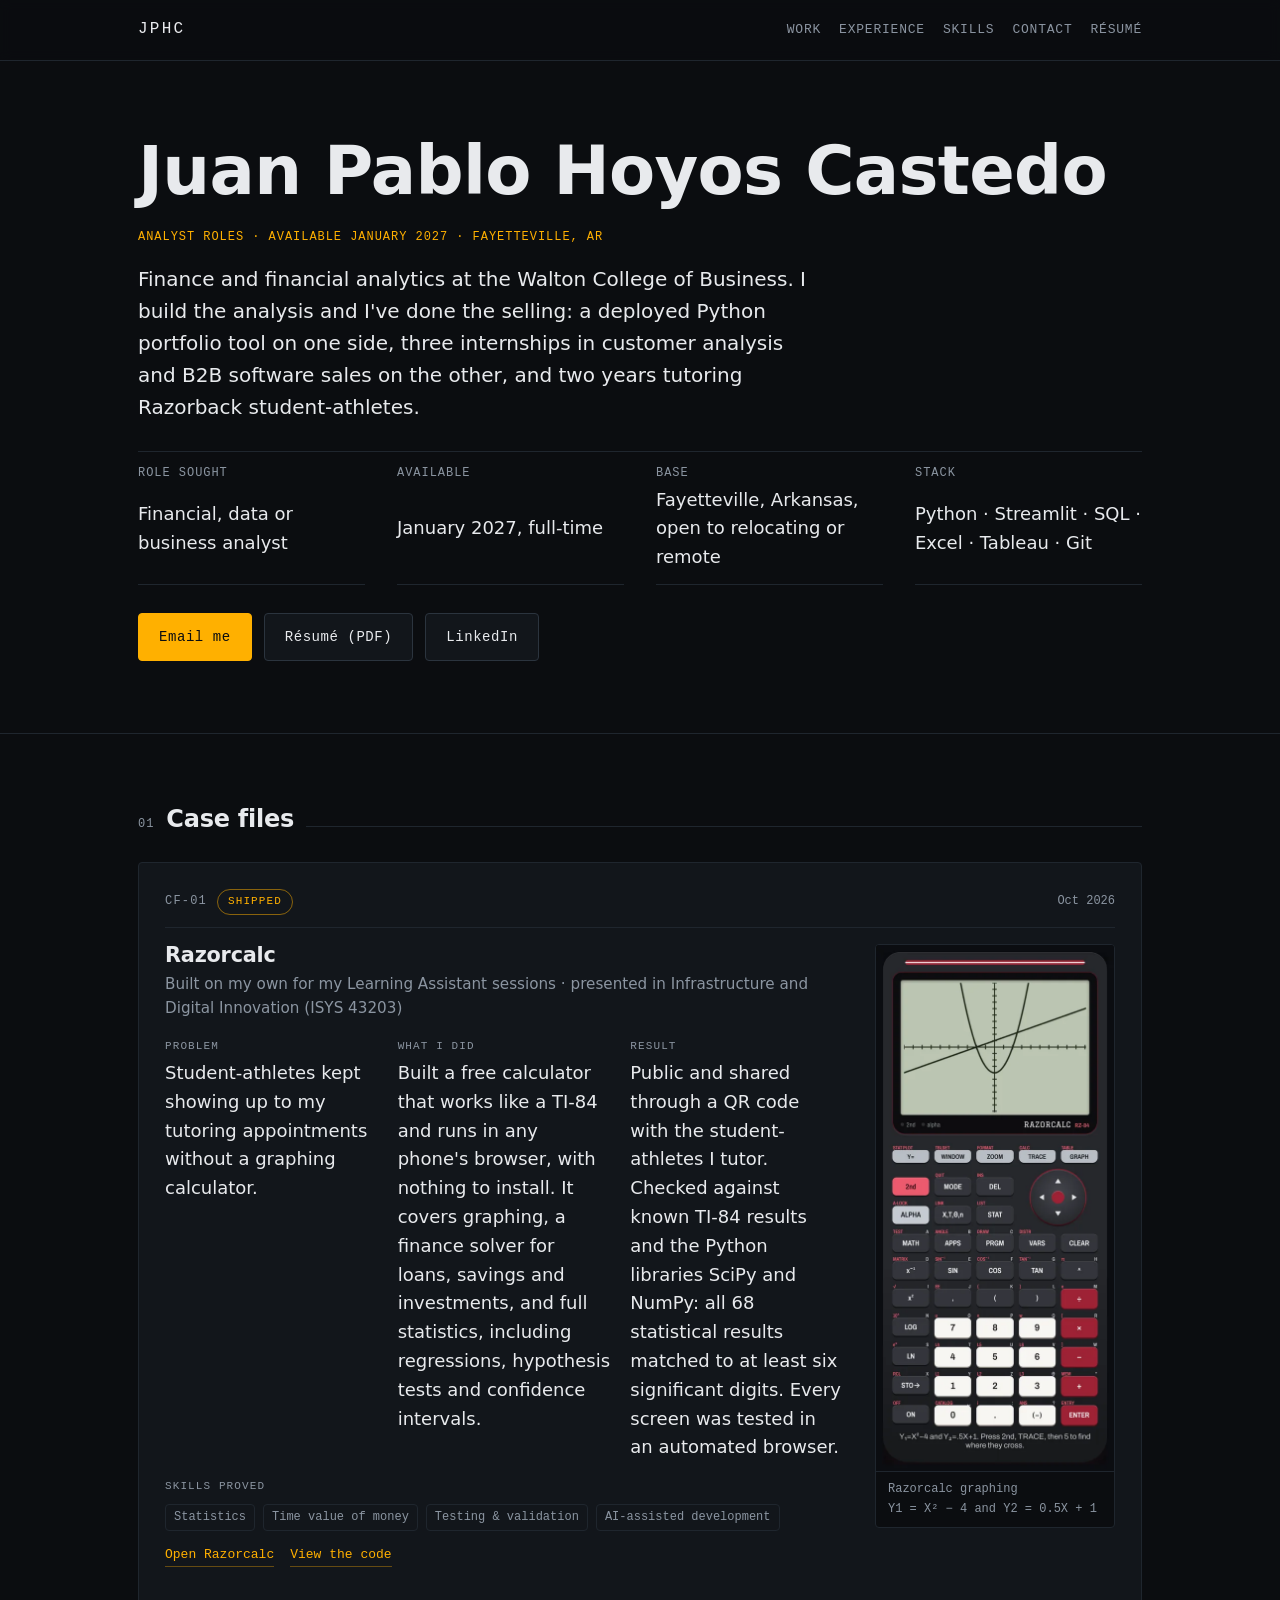
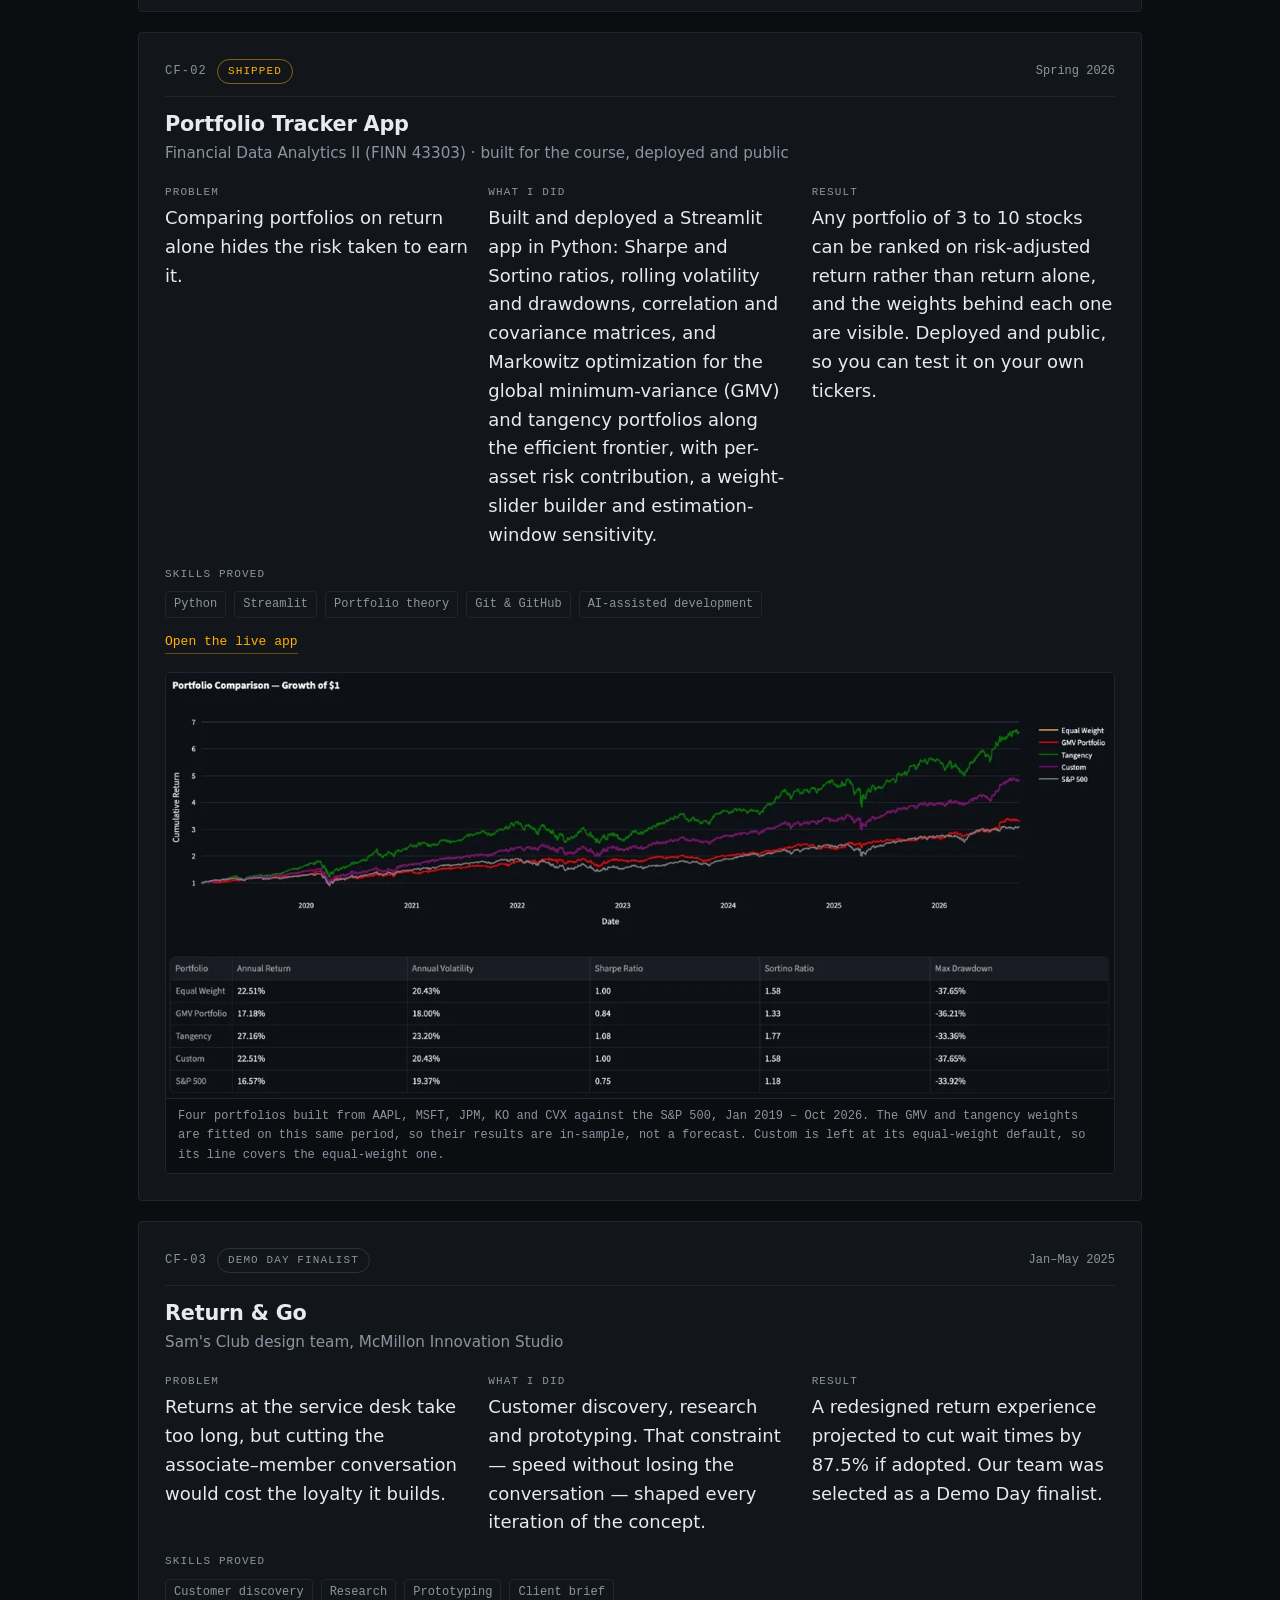
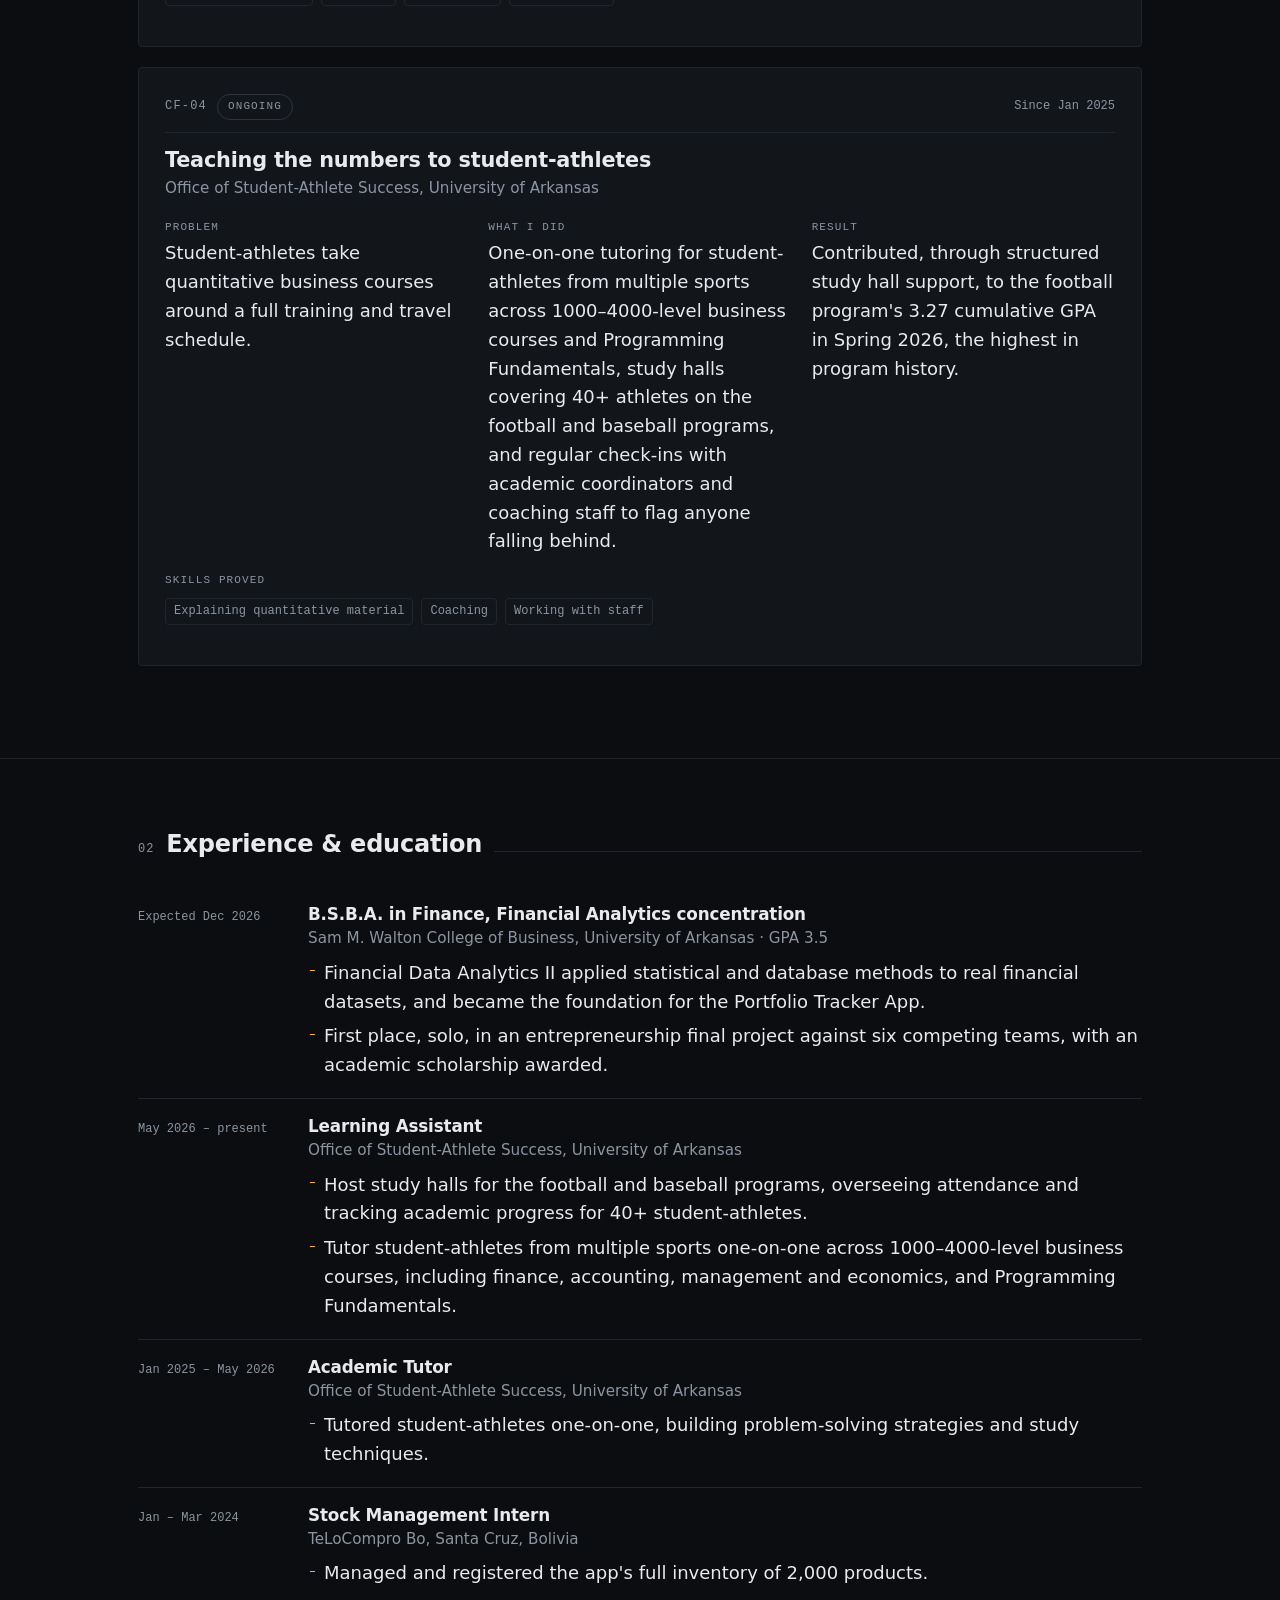
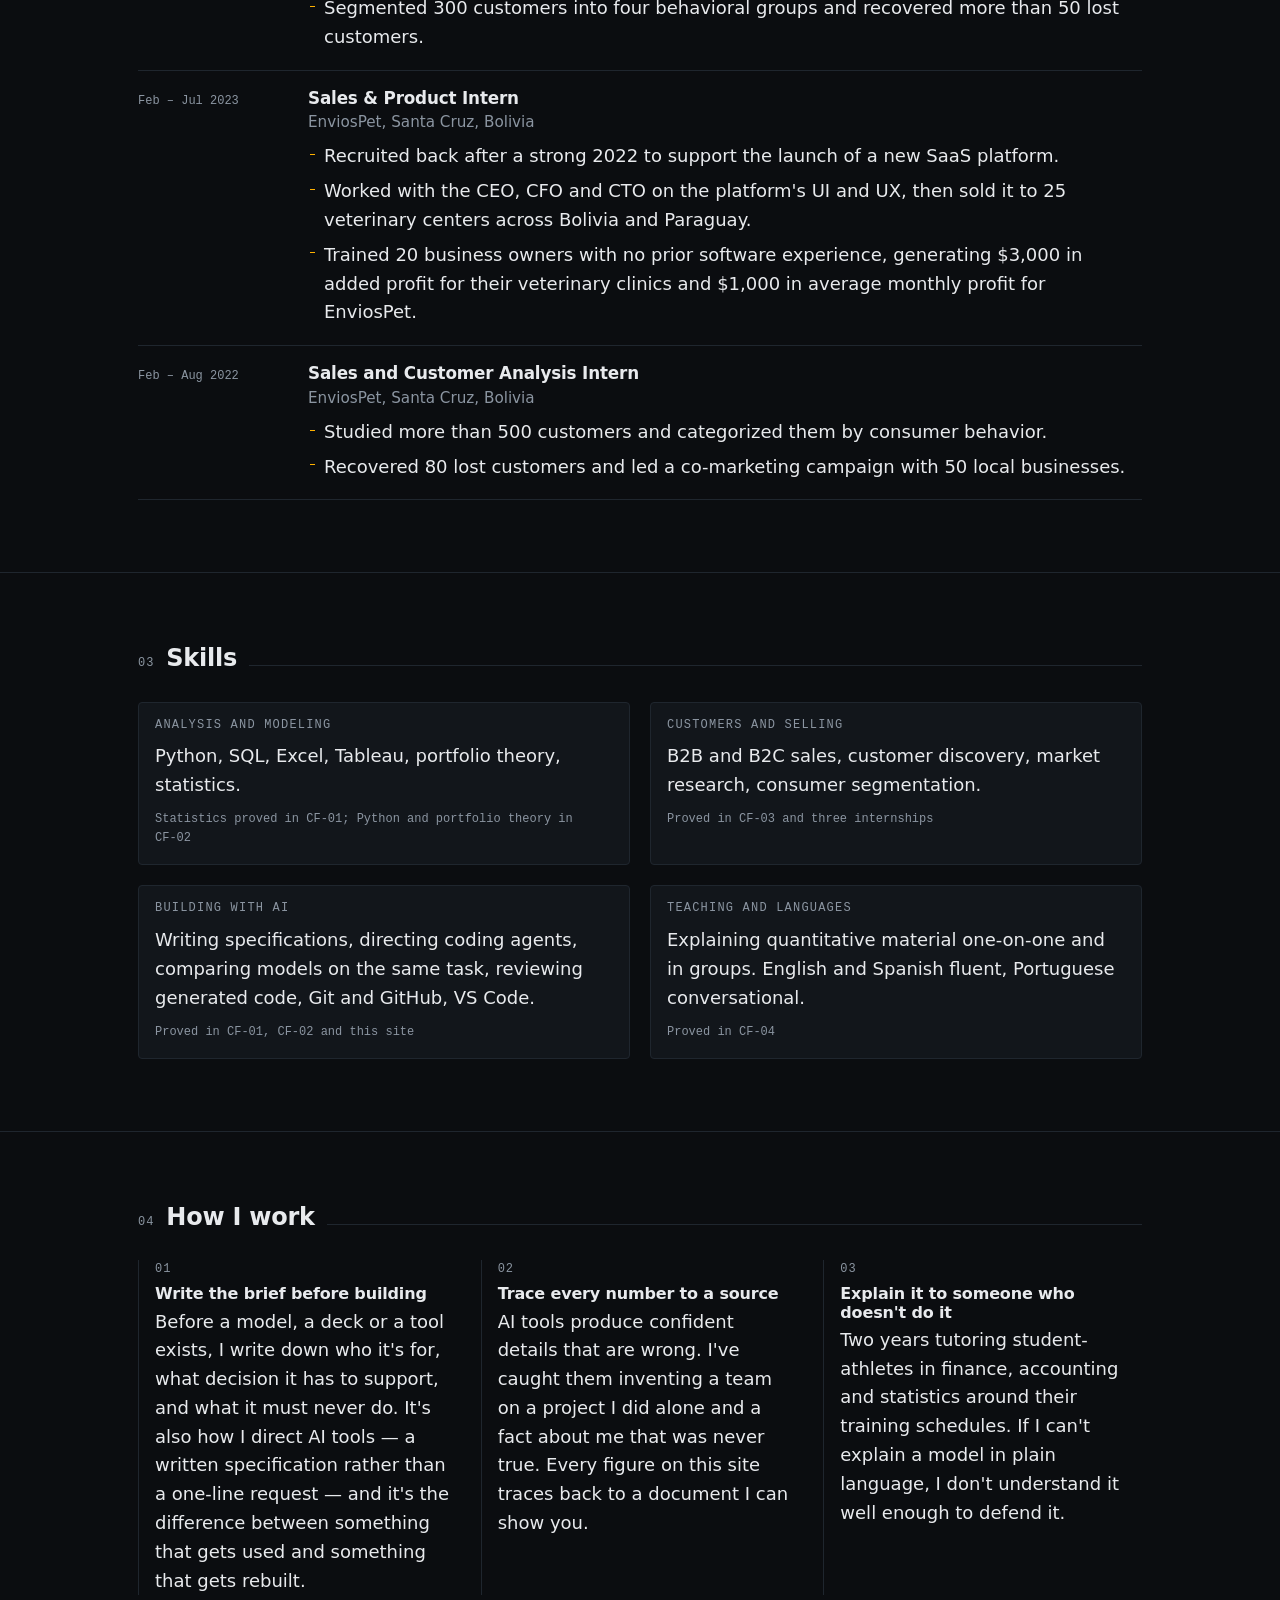
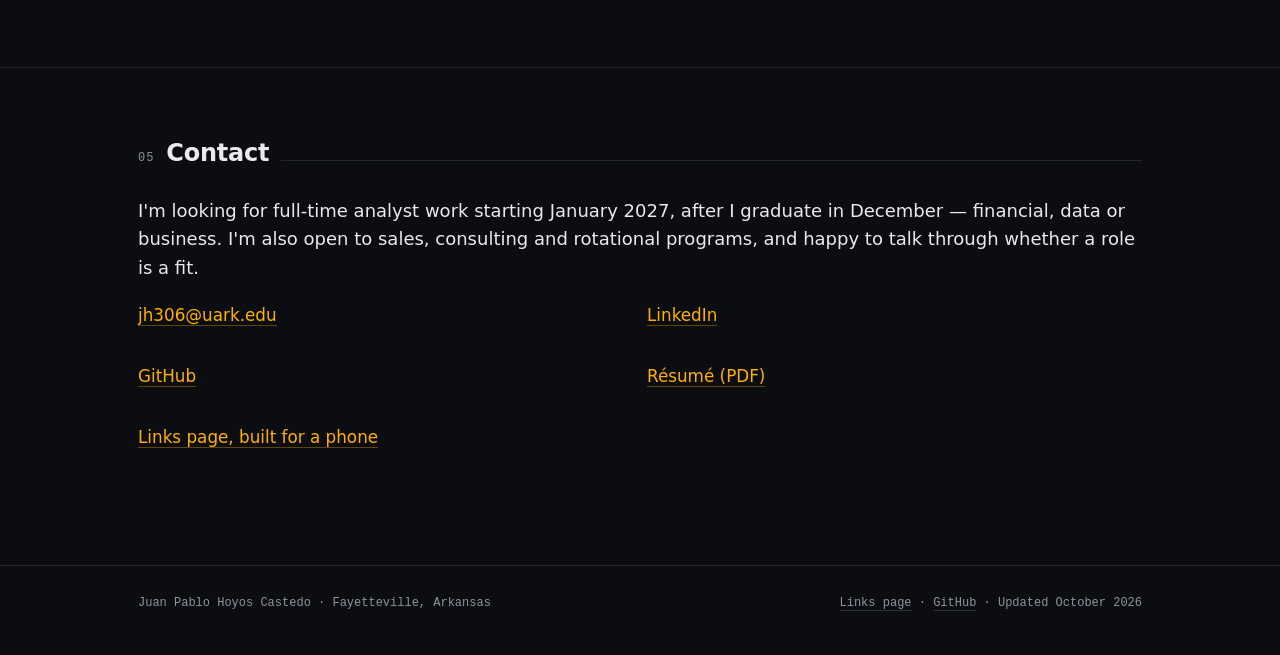
==== commit a96372d5: "Keep IDs, TI-84 and dates from splitting across lines Case-file IDs in the Skills proof lines and bo" ====
--- a/index.html
+++ b/index.html
@@ -3,13 +3,13 @@
 <head>
 <meta charset="utf-8">
 <meta name="viewport" content="width=device-width, initial-scale=1">
-<title>Juan Pablo Hoyos Castedo — Walton College of Business</title>
-<meta name="description" content="Juan Pablo Hoyos Castedo — finance and financial analytics at the University of Arkansas Walton College of Business. Python portfolio analytics, customer research across three internships, and tutoring for Razorback student-athletes.">
+<title>Juan Pablo Hoyos Castedo — Analyst · Walton College of Business</title>
+<meta name="description" content="Juan Pablo Hoyos Castedo — finance and financial analytics at the University of Arkansas Walton College of Business. Python portfolio analytics, customer research across three internships, and tutoring for Razorback student-athletes. Available January 2027 for analyst roles.">
 <link rel="canonical" href="https://juanpablohoyosc.github.io/">
 <meta name="theme-color" content="#0b0d10">
 <meta property="og:type" content="profile">
-<meta property="og:title" content="Juan Pablo Hoyos Castedo">
-<meta property="og:description" content="Python portfolio analytics, customer research, and teaching quantitative material.">
+<meta property="og:title" content="Juan Pablo Hoyos Castedo — Analyst">
+<meta property="og:description" content="Python portfolio analytics, customer research, and teaching quantitative material. Available January 2027.">
 <meta property="og:url" content="https://juanpablohoyosc.github.io/">
 <meta property="og:image" content="https://juanpablohoyosc.github.io/assets/img/og-image.png">
 <meta name="twitter:card" content="summary_large_image">
@@ -60,13 +60,21 @@
   <section class="hero">
     <div class="wrap">
       <h1>Juan Pablo Hoyos Castedo</h1>
-      <p class="hero-status mono">Fayetteville, AR</p>
+      <p class="hero-status mono">Analyst roles · available January 2027 · Fayetteville, AR</p>
       <p class="lede">Finance and financial analytics at the Walton College of Business. I build the analysis and I've done the selling: a deployed Python portfolio tool on one side, three internships in customer analysis and B2B software sales on the other, and two years tutoring Razorback student-athletes.</p>
 
       <dl class="spec">
         <div>
+          <dt>Role sought</dt>
+          <dd>Financial, data or business analyst</dd>
+        </div>
+        <div>
+          <dt>Available</dt>
+          <dd>January 2027, full-time</dd>
+        </div>
+        <div>
           <dt>Base</dt>
-          <dd>Fayetteville, Arkansas</dd>
+          <dd>Fayetteville, Arkansas, open to relocating or remote</dd>
         </div>
         <div>
           <dt>Stack</dt>
@@ -382,6 +390,8 @@
         <span class="rule"></span>
       </div>
 
+      <p class="lede">I'm looking for full-time analyst work starting January 2027, after I graduate in December — financial, data or business. I'm also open to sales, consulting and rotational programs, and happy to talk through whether a role is a fit.</p>
+
       <div class="contact-grid">
         <p><a href="mailto:jh306@uark.edu?subject=Hello%20Juan%20Pablo">jh306@uark.edu</a></p>
         <p><a href="https://www.linkedin.com/in/juan-pablo-hoyos-850846247">LinkedIn</a></p>
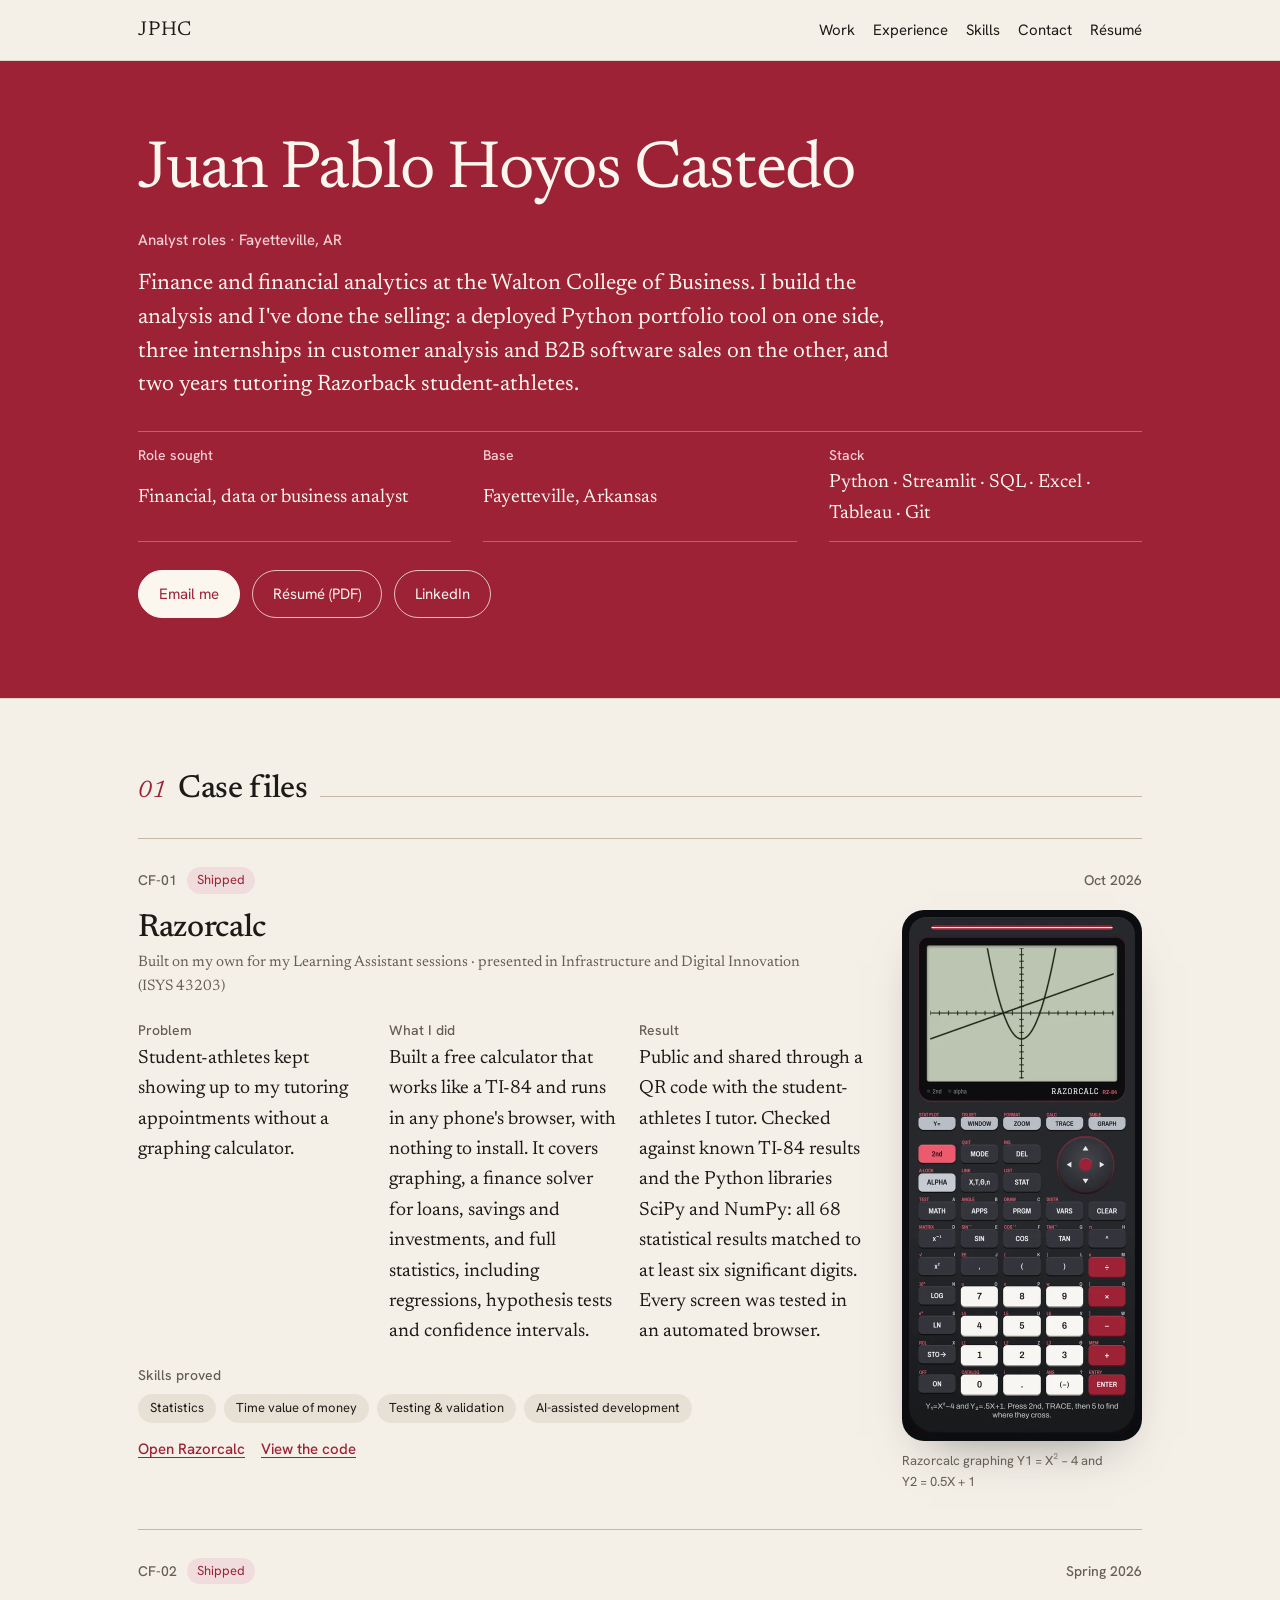
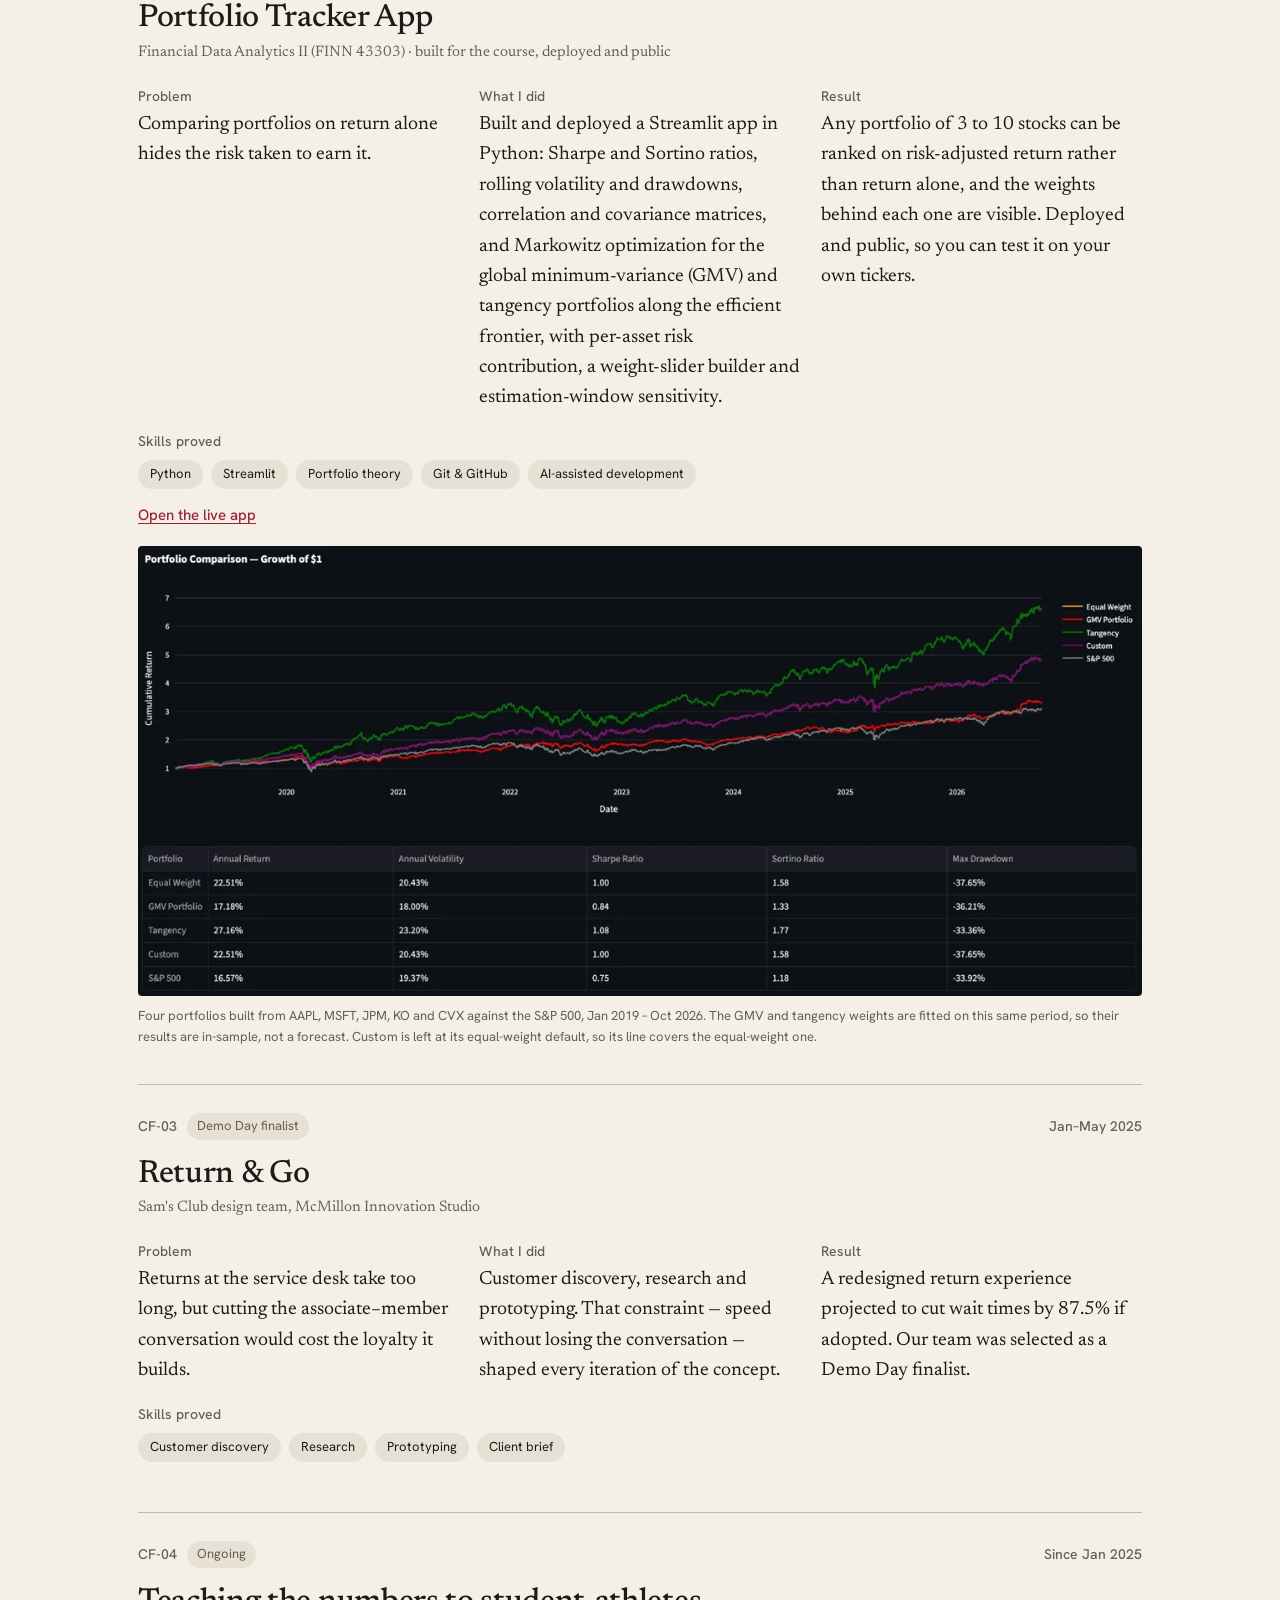
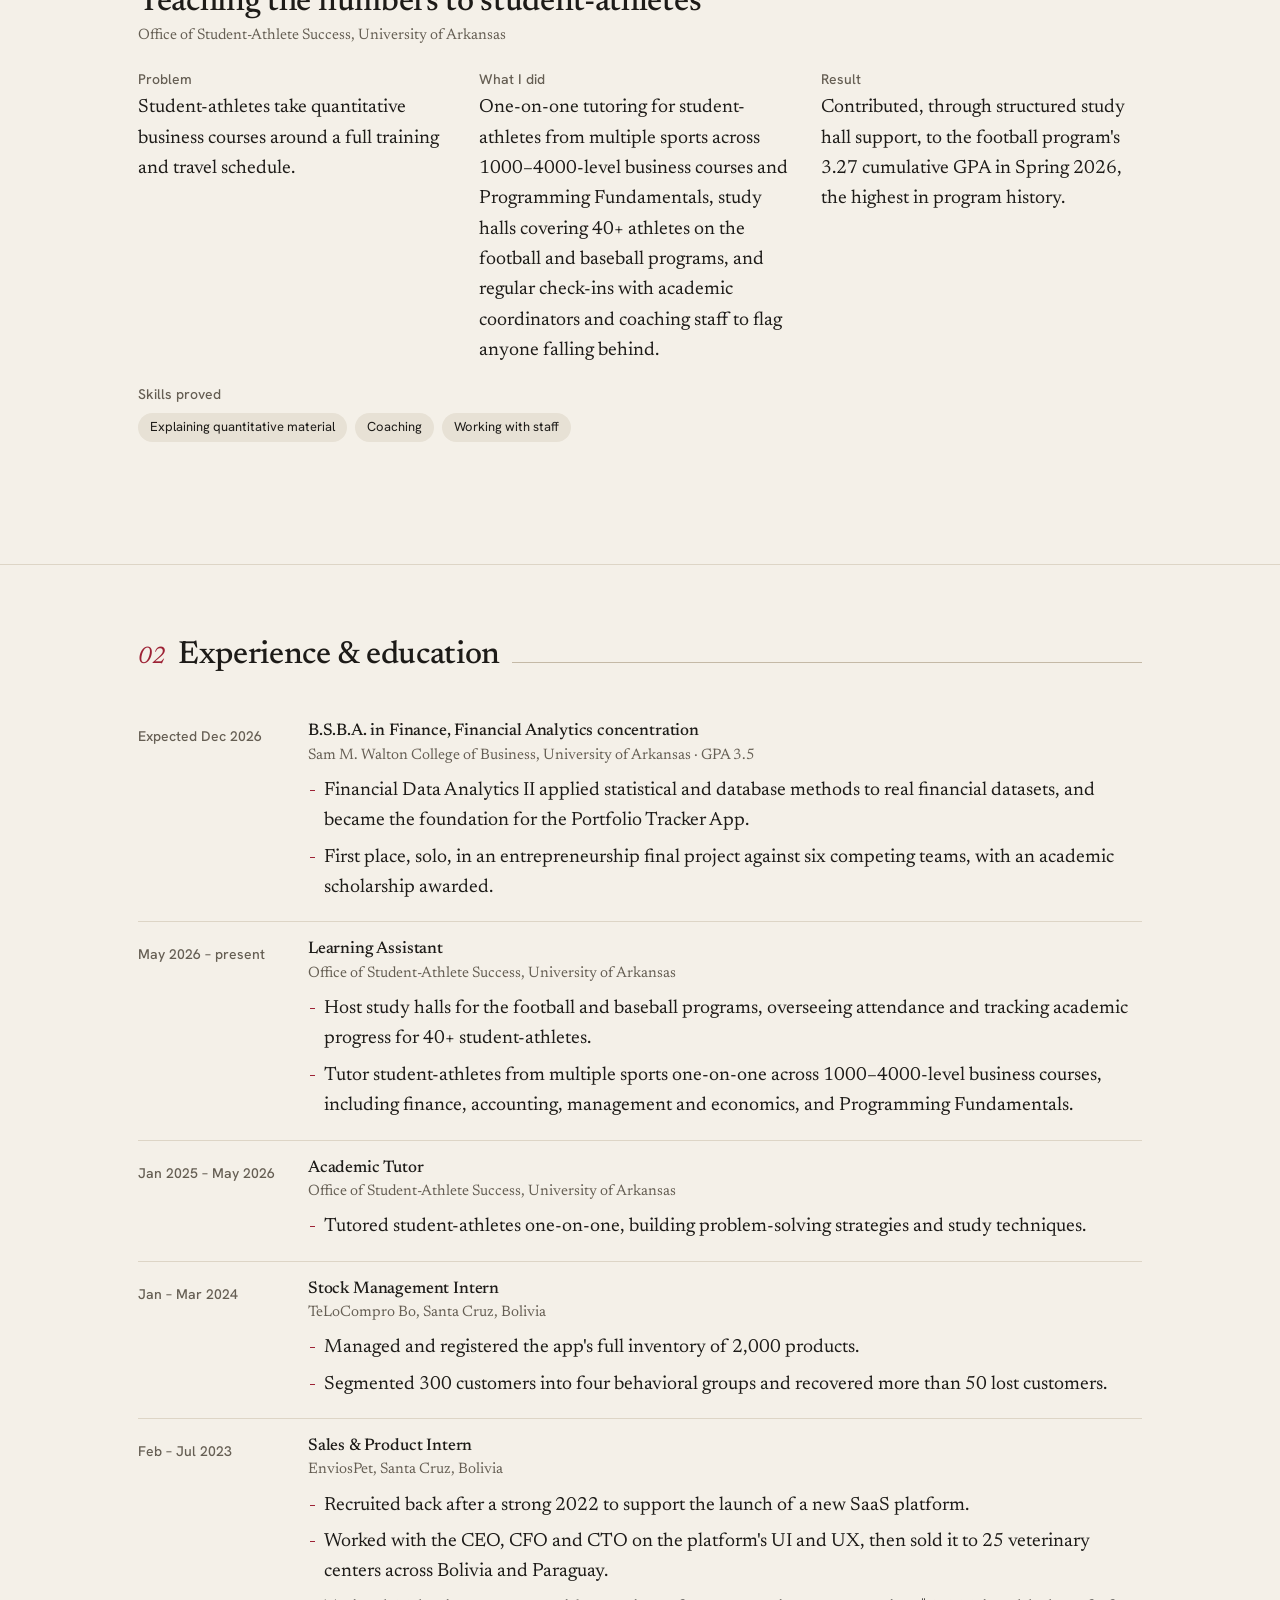
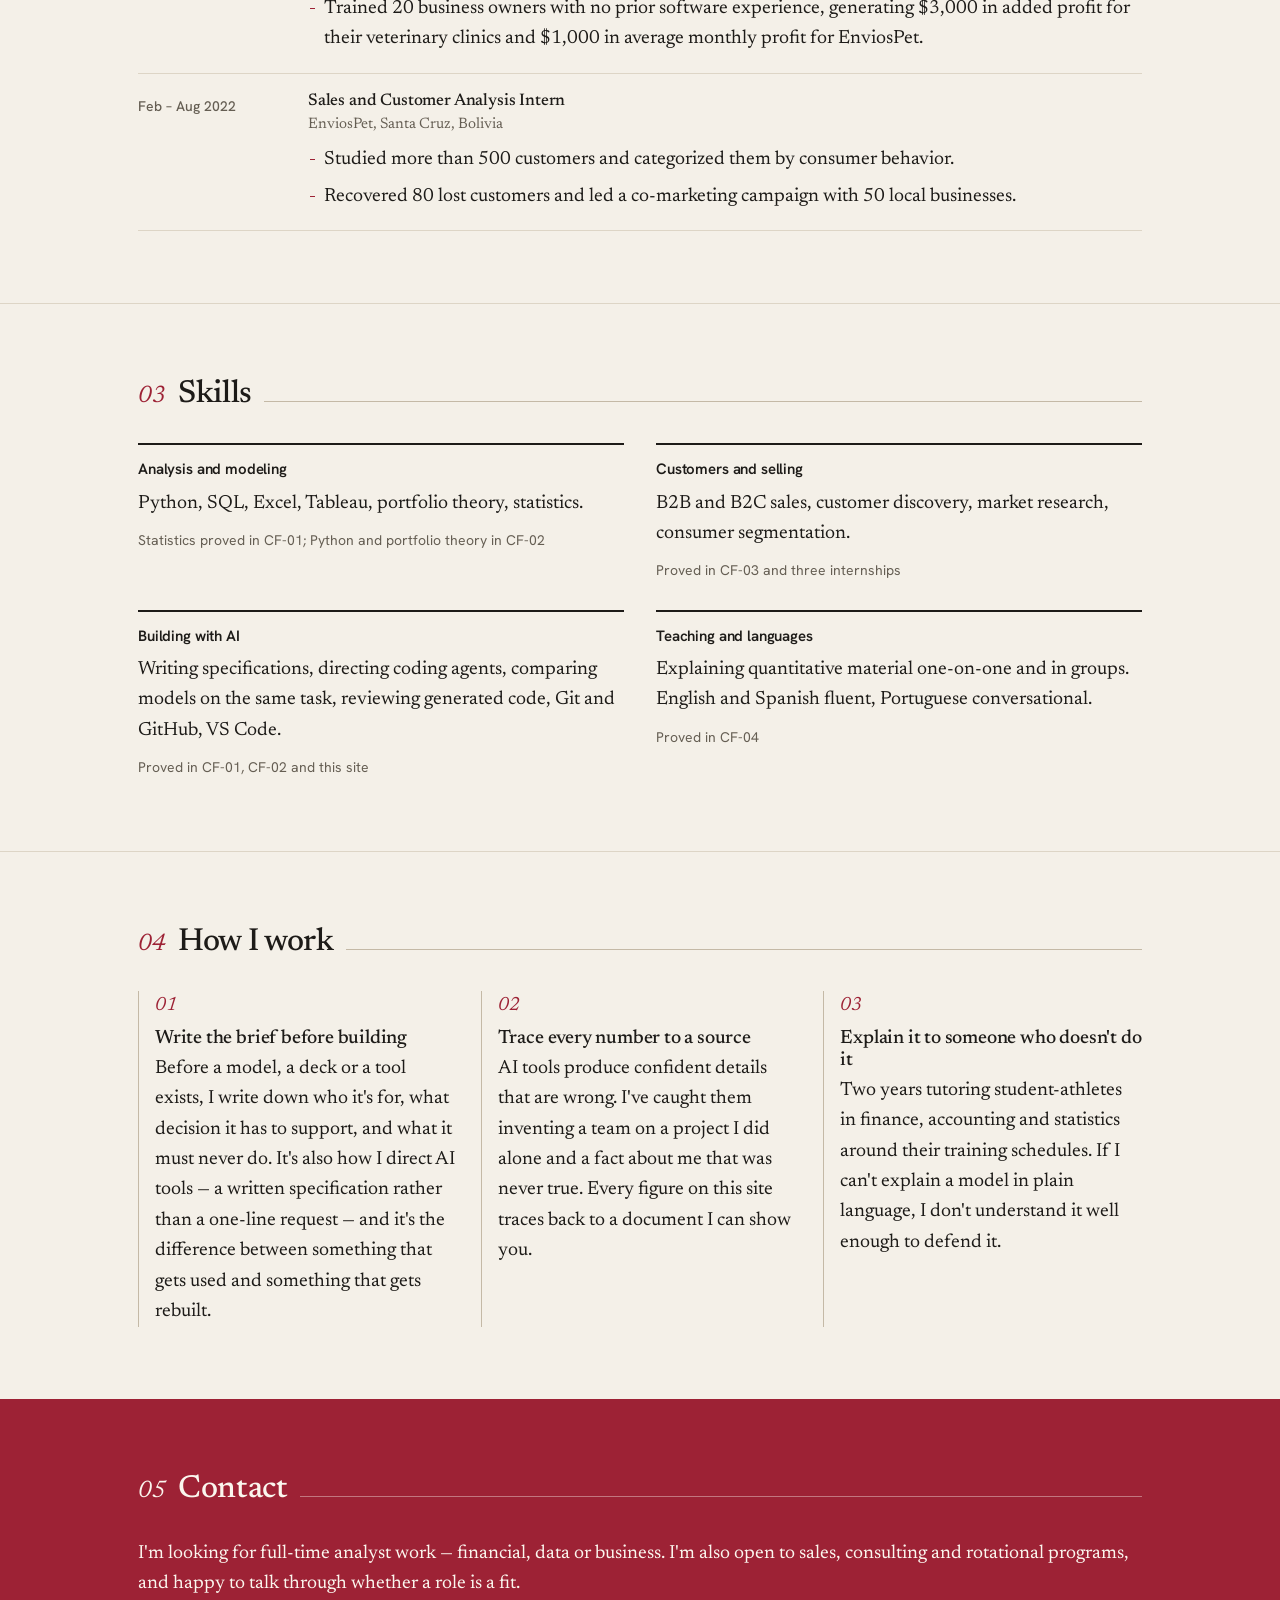
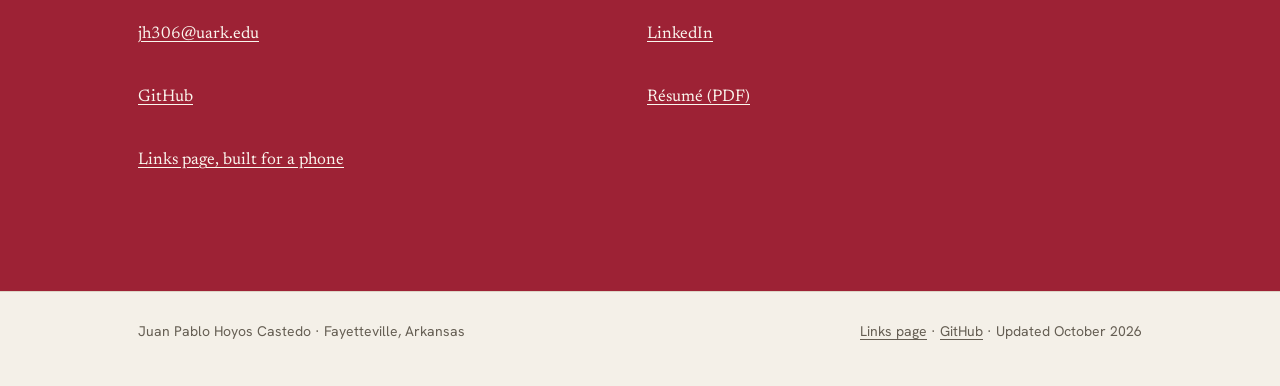
==== commit ac292725: "Redesign in paper and Razorback red; drop availability and relocation Restyle the home page, links p" ====
--- a/index.html
+++ b/index.html
@@ -4,12 +4,12 @@
 <meta charset="utf-8">
 <meta name="viewport" content="width=device-width, initial-scale=1">
 <title>Juan Pablo Hoyos Castedo — Analyst · Walton College of Business</title>
-<meta name="description" content="Juan Pablo Hoyos Castedo — finance and financial analytics at the University of Arkansas Walton College of Business. Python portfolio analytics, customer research across three internships, and tutoring for Razorback student-athletes. Available January 2027 for analyst roles.">
+<meta name="description" content="Juan Pablo Hoyos Castedo — finance and financial analytics at the University of Arkansas Walton College of Business. Python portfolio analytics, customer research across three internships, and tutoring for Razorback student-athletes.">
 <link rel="canonical" href="https://juanpablohoyosc.github.io/">
-<meta name="theme-color" content="#0b0d10">
+<meta name="theme-color" content="#f4f0e8">
 <meta property="og:type" content="profile">
 <meta property="og:title" content="Juan Pablo Hoyos Castedo — Analyst">
-<meta property="og:description" content="Python portfolio analytics, customer research, and teaching quantitative material. Available January 2027.">
+<meta property="og:description" content="Python portfolio analytics, customer research, and teaching quantitative material.">
 <meta property="og:url" content="https://juanpablohoyosc.github.io/">
 <meta property="og:image" content="https://juanpablohoyosc.github.io/assets/img/og-image.png">
 <meta name="twitter:card" content="summary_large_image">
@@ -60,7 +60,7 @@
   <section class="hero">
     <div class="wrap">
       <h1>Juan Pablo Hoyos Castedo</h1>
-      <p class="hero-status mono">Analyst roles · available January 2027 · Fayetteville, AR</p>
+      <p class="hero-status mono">Analyst roles · Fayetteville, AR</p>
       <p class="lede">Finance and financial analytics at the Walton College of Business. I build the analysis and I've done the selling: a deployed Python portfolio tool on one side, three internships in customer analysis and B2B software sales on the other, and two years tutoring Razorback student-athletes.</p>
 
       <dl class="spec">
@@ -69,12 +69,8 @@
           <dd>Financial, data or business analyst</dd>
         </div>
         <div>
-          <dt>Available</dt>
-          <dd>January 2027, full-time</dd>
-        </div>
-        <div>
           <dt>Base</dt>
-          <dd>Fayetteville, Arkansas, open to relocating or remote</dd>
+          <dd>Fayetteville, Arkansas</dd>
         </div>
         <div>
           <dt>Stack</dt>
@@ -390,7 +386,7 @@
         <span class="rule"></span>
       </div>
 
-      <p class="lede">I'm looking for full-time analyst work starting January 2027, after I graduate in December — financial, data or business. I'm also open to sales, consulting and rotational programs, and happy to talk through whether a role is a fit.</p>
+      <p class="lede">I'm looking for full-time analyst work — financial, data or business. I'm also open to sales, consulting and rotational programs, and happy to talk through whether a role is a fit.</p>
 
       <div class="contact-grid">
         <p><a href="mailto:jh306@uark.edu?subject=Hello%20Juan%20Pablo">jh306@uark.edu</a></p>
--- a/assets/css/styles.css
+++ b/assets/css/styles.css
@@ -1,51 +1,68 @@
 /* Juan Pablo Hoyos Castedo — portfolio
-   Direction: "Case Files" (see process/02-direction/directions.md)
+   Look: warm paper and ink, serif type, with Razorback-red bands for the hero and contact.
    Mobile-first. Base styles are for 360–390px; wider screens are enhanced below. */
 
 /* ---------- Fonts (self-hosted: no third-party request) ---------- */
 
 @font-face {
-  font-family: "Plex Sans";
-  src: url("../fonts/ibm-plex-sans-latin-400-normal.woff2") format("woff2");
-  font-weight: 400;
-  font-display: swap;
-}
-@font-face {
-  font-family: "Plex Sans";
-  src: url("../fonts/ibm-plex-sans-latin-600-normal.woff2") format("woff2");
+  font-family: "Newsreader";
+  src: url("../fonts/newsreader-latin-400-normal.woff2") format("woff2");
+  font-weight: 400;
+  font-display: swap;
+}
+@font-face {
+  font-family: "Newsreader";
+  src: url("../fonts/newsreader-latin-400-italic.woff2") format("woff2");
+  font-weight: 400;
+  font-style: italic;
+  font-display: swap;
+}
+@font-face {
+  font-family: "Newsreader";
+  src: url("../fonts/newsreader-latin-500-normal.woff2") format("woff2");
+  font-weight: 500;
+  font-display: swap;
+}
+@font-face {
+  font-family: "Hanken Grotesk";
+  src: url("../fonts/hanken-grotesk-latin-400-normal.woff2") format("woff2");
+  font-weight: 400;
+  font-display: swap;
+}
+@font-face {
+  font-family: "Hanken Grotesk";
+  src: url("../fonts/hanken-grotesk-latin-500-normal.woff2") format("woff2");
+  font-weight: 500;
+  font-display: swap;
+}
+@font-face {
+  font-family: "Hanken Grotesk";
+  src: url("../fonts/hanken-grotesk-latin-600-normal.woff2") format("woff2");
   font-weight: 600;
   font-display: swap;
 }
-@font-face {
-  font-family: "Plex Mono";
-  src: url("../fonts/ibm-plex-mono-latin-400-normal.woff2") format("woff2");
-  font-weight: 400;
-  font-display: swap;
-}
-@font-face {
-  font-family: "Plex Mono";
-  src: url("../fonts/ibm-plex-mono-latin-500-normal.woff2") format("woff2");
-  font-weight: 500;
-  font-display: swap;
-}
 
 /* ---------- Tokens ---------- */
 
 :root {
-  --bg: #0b0d10;
-  --surface: #12161b;
-  --line: #1f262e;
-  --line-strong: #2b343e;
-  --text: #e8eaed;
-  --muted: #8b95a1;
-  --accent: #ffb000;
-
-  --sans: "Plex Sans", ui-sans-serif, system-ui, -apple-system, "Segoe UI", sans-serif;
-  --mono: "Plex Mono", ui-monospace, SFMono-Regular, Menlo, Consolas, monospace;
+  --bg: #f4f0e8;
+  --surface: #fbf8f2;
+  --line: #ddd5c6;
+  --line-strong: #c4b9a6;
+  --text: #1d1b18;
+  --muted: #655e53;
+  --accent: #9d2235;
+  --accent-dark: #84192b;
+  --on-accent: #fbf6ee;
+  --on-accent-soft: #f6cfd4;
+  --chip: #e7e1d5;
+  --chip-live: #f0dcdc;
+
+  --serif: "Newsreader", Georgia, "Times New Roman", serif;
+  --sans: "Hanken Grotesk", ui-sans-serif, system-ui, -apple-system, "Segoe UI", sans-serif;
 
   --gutter: 20px;
   --max: 1100px;
-  --radius: 4px;
 }
 
 /* ---------- Base ---------- */
@@ -64,25 +81,33 @@
   margin: 0;
   background: var(--bg);
   color: var(--text);
-  font-family: var(--sans);
-  font-size: 17px;
+  font-family: var(--serif);
+  font-size: 19px;
   line-height: 1.6;
   -webkit-font-smoothing: antialiased;
 }
 
-h1, h2, h3 { font-weight: 600; line-height: 1.15; margin: 0; letter-spacing: -0.01em; }
+h1, h2, h3 { font-weight: 500; line-height: 1.15; margin: 0; letter-spacing: -0.01em; }
 p { margin: 0 0 1em; }
 ul { margin: 0; padding: 0; list-style: none; }
 img, svg { max-width: 100%; }
 
-a { color: var(--accent); text-decoration: none; border-bottom: 1px solid rgba(255, 176, 0, 0.35); }
-a:hover { border-bottom-color: var(--accent); }
+a {
+  color: var(--accent);
+  text-decoration: underline;
+  text-decoration-thickness: 1px;
+  text-underline-offset: 3px;
+}
+a:hover { text-decoration-thickness: 2px; }
 
 :focus-visible {
   outline: 2px solid var(--accent);
   outline-offset: 3px;
   border-radius: 2px;
 }
+/* On the red bands the focus ring switches to cream so it stays visible. */
+.hero :focus-visible,
+#contact :focus-visible { outline-color: var(--on-accent); }
 
 .wrap {
   width: 100%;
@@ -96,20 +121,19 @@
   left: -9999px;
   top: 0;
   background: var(--accent);
-  color: var(--bg);
+  color: var(--on-accent);
   padding: 10px 16px;
-  font-family: var(--mono);
+  font-family: var(--sans);
+  font-size: 15px;
+  z-index: 10;
+}
+.skip:focus { left: 0; }
+
+/* Small labels. The class name is left over from the first design. */
+.mono {
+  font-family: var(--sans);
   font-size: 14px;
-  border: 0;
-  z-index: 10;
-}
-.skip:focus { left: 0; }
-
-.mono {
-  font-family: var(--mono);
-  font-size: 12px;
-  letter-spacing: 0.08em;
-  text-transform: uppercase;
+  font-weight: 500;
   color: var(--muted);
 }
 
@@ -117,7 +141,7 @@
 
 .topbar {
   border-bottom: 1px solid var(--line);
-  background: rgba(11, 13, 16, 0.92);
+  background: rgba(244, 240, 232, 0.94);
   position: sticky;
   top: 0;
   z-index: 5;
@@ -134,12 +158,11 @@
 }
 
 .brand {
-  font-family: var(--mono);
-  font-weight: 500;
-  font-size: 16px;
-  letter-spacing: 0.14em;
+  font-family: var(--serif);
+  font-size: 20px;
+  letter-spacing: 0.04em;
   color: var(--text);
-  border: 0;
+  text-decoration: none;
   display: inline-flex;
   align-items: center;
   min-height: 44px;
@@ -154,17 +177,15 @@
   .topnav__cta { color: var(--accent); }
 }
 .topnav a {
-  font-family: var(--mono);
-  font-size: 13px;
-  letter-spacing: 0.06em;
-  text-transform: uppercase;
-  color: var(--muted);
-  border: 0;
+  font-family: var(--sans);
+  font-size: 15px;
+  color: var(--text);
+  text-decoration: none;
   display: inline-flex;
   align-items: center;
   min-height: 44px;
 }
-.topnav a:hover { color: var(--text); }
+.topnav a:hover { color: var(--accent); }
 
 /* ---------- Sections ---------- */
 
@@ -177,42 +198,55 @@
   gap: 12px;
   margin-bottom: 28px;
 }
-.section-head h2 { font-size: 1.5rem; }
-.section-head .rule { flex: 1; height: 1px; background: var(--line); }
-
-/* ---------- Hero ---------- */
-
-.hero { padding-top: 52px; }
+.section-head .mono {
+  font-family: var(--serif);
+  font-style: italic;
+  font-weight: 400;
+  font-size: 1.5rem;
+  color: var(--accent);
+}
+.section-head h2 { font-size: 2rem; }
+.section-head .rule { flex: 1; height: 1px; background: var(--line-strong); }
+
+/* ---------- Hero (red band) ---------- */
+
+.hero {
+  padding: 52px 0 64px;
+  background: var(--accent);
+  color: var(--on-accent);
+}
 .hero h1 {
   font-size: clamp(2.3rem, 9vw, 4rem);
+  font-weight: 400;
+  letter-spacing: -0.02em;
   margin-bottom: 18px;
 }
+.hero .mono,
 .hero-status {
   margin: 0 0 16px;
-  color: var(--accent);
-  font-size: 12px;
+  font-size: 15px;
+  color: var(--on-accent-soft);
 }
 
 .hero .lede {
-  font-size: clamp(1.05rem, 4.2vw, 1.25rem);
-  color: var(--text);
+  font-size: clamp(1.15rem, 4.4vw, 1.4rem);
+  line-height: 1.5;
   max-width: 34em;
 }
-.hero .lede strong { color: var(--accent); font-weight: 600; }
 
 .spec {
   margin: 28px 0 0;
-  border-top: 1px solid var(--line);
+  border-top: 1px solid rgba(251, 246, 238, 0.3);
   display: grid;
   grid-template-columns: 1fr;
 }
 .spec div {
-  border-bottom: 1px solid var(--line);
+  border-bottom: 1px solid rgba(251, 246, 238, 0.3);
   padding: 12px 0;
   display: grid;
   gap: 2px;
 }
-.spec dt { font-family: var(--mono); font-size: 12px; letter-spacing: 0.08em; text-transform: uppercase; color: var(--muted); }
+.spec dt { font-family: var(--sans); font-size: 14px; font-weight: 500; color: var(--on-accent-soft); }
 .spec dd { margin: 0; }
 
 .cta {
@@ -227,26 +261,26 @@
   justify-content: center;
   min-height: 48px;
   padding: 0 20px;
-  border: 1px solid var(--line-strong);
-  border-radius: var(--radius);
-  font-family: var(--mono);
-  font-size: 14px;
-  letter-spacing: 0.04em;
+  border: 1px solid var(--text);
+  border-radius: 999px;
+  font-family: var(--sans);
+  font-size: 15px;
   color: var(--text);
-  background: var(--surface);
+  background: transparent;
+  text-decoration: none;
   transition: border-color 0.15s ease, color 0.15s ease, background 0.15s ease;
 }
 .btn:hover { border-color: var(--accent); color: var(--accent); }
-.btn--primary {
-  background: var(--accent);
-  border-color: var(--accent);
-  color: var(--bg);
-  font-weight: 500;
-}
-.btn--primary:hover { background: #ffc233; border-color: #ffc233; color: var(--bg); }
+.btn--primary { background: var(--text); color: var(--bg); }
+.btn--primary:hover { background: var(--accent); border-color: var(--accent); color: var(--on-accent); }
+
+.hero .btn { border-color: rgba(251, 246, 238, 0.75); color: var(--on-accent); }
+.hero .btn:hover { background: var(--on-accent); border-color: var(--on-accent); color: var(--accent); }
+.hero .btn--primary { background: var(--on-accent); border-color: var(--on-accent); color: var(--accent); }
+.hero .btn--primary:hover { background: var(--text); border-color: var(--text); color: var(--on-accent); }
 
 /* On a phone the buttons come before the spec rows, so the first actions are
-   reachable without scrolling past four key-value pairs. */
+   reachable without scrolling past the key-value pairs. */
 @media (max-width: 639px) {
   .hero .wrap { display: flex; flex-direction: column; }
   .hero h1 { order: 1; }
@@ -258,60 +292,53 @@
 /* ---------- Case files ---------- */
 
 .case {
-  border: 1px solid var(--line);
-  border-radius: var(--radius);
-  background: var(--surface);
-  padding: 20px;
-  margin-bottom: 20px;
+  border-top: 1px solid var(--line-strong);
+  padding: 28px 0 36px;
 }
 .case-top {
   display: flex;
   flex-wrap: wrap;
   align-items: center;
   gap: 10px;
-  padding-bottom: 12px;
-  border-bottom: 1px solid var(--line);
   margin-bottom: 16px;
 }
-.case-id { font-family: var(--mono); font-size: 12px; letter-spacing: 0.1em; color: var(--muted); }
+.case-id { font-family: var(--sans); font-size: 14px; font-weight: 500; color: var(--muted); }
 .chip {
-  font-family: var(--mono);
-  font-size: 11px;
-  letter-spacing: 0.1em;
-  text-transform: uppercase;
-  border: 1px solid var(--line-strong);
+  font-family: var(--sans);
+  font-size: 13px;
   border-radius: 999px;
   padding: 3px 10px;
+  background: var(--chip);
   color: var(--muted);
 }
-.chip--live { color: var(--accent); border-color: rgba(255, 176, 0, 0.5); }
-.case-when { font-family: var(--mono); font-size: 12px; color: var(--muted); margin-left: auto; }
-
-.case h3 { font-size: 1.3rem; margin-bottom: 4px; }
+.chip--live { background: var(--chip-live); color: var(--accent); }
+.case-when { font-family: var(--sans); font-size: 14px; font-weight: 500; color: var(--muted); margin-left: auto; }
+
+.case h3 { font-size: 2rem; margin-bottom: 4px; }
 .case .org { color: var(--muted); font-size: 0.95rem; margin-bottom: 14px; }
 
 .qa { display: grid; gap: 12px; margin-bottom: 16px; }
 .qa > div { display: grid; gap: 3px; align-content: start; }
-.qa dt { font-family: var(--mono); font-size: 11px; letter-spacing: 0.1em; text-transform: uppercase; color: var(--muted); }
+.qa dt { font-family: var(--sans); font-size: 14px; font-weight: 500; color: var(--muted); }
 .qa dd { margin: 0; }
 
-.tags-label { font-family: var(--mono); font-size: 11px; letter-spacing: 0.1em; text-transform: uppercase; color: var(--muted); margin: 0 0 8px; }
+.tags-label { font-family: var(--sans); font-size: 14px; font-weight: 500; color: var(--muted); margin: 0 0 8px; }
 .tags { display: flex; flex-wrap: wrap; gap: 8px; margin-bottom: 14px; }
 .tag {
-  font-family: var(--mono);
-  font-size: 12px;
-  color: var(--muted);
-  border: 1px solid var(--line);
-  border-radius: var(--radius);
-  padding: 3px 8px;
-}
-
-.shot { margin: 0 0 16px; border: 1px solid var(--line); border-radius: var(--radius); overflow: hidden; background: var(--bg); }
-.shot img { display: block; width: 100%; height: auto; }
-.shot figcaption { font-family: var(--mono); font-size: 12px; color: var(--muted); padding: 8px 12px; border-top: 1px solid var(--line); }
+  font-family: var(--sans);
+  font-size: 13px;
+  color: var(--text);
+  background: var(--chip);
+  border-radius: 999px;
+  padding: 4px 12px;
+}
+
+.shot { margin: 0 0 16px; }
+.shot img { display: block; width: 100%; height: auto; border-radius: 4px; }
+.shot figcaption { font-family: var(--sans); font-size: 13px; color: var(--muted); padding: 10px 0 0; }
 
 .evidence { display: flex; flex-wrap: wrap; gap: 16px; }
-.evidence a, .evidence span { font-family: var(--mono); font-size: 13px; }
+.evidence a, .evidence span { font-family: var(--sans); font-size: 15px; font-weight: 500; }
 .evidence span { color: var(--muted); }
 
 /* ---------- Experience ---------- */
@@ -320,14 +347,14 @@
 .job:first-child { padding-top: 0; }
 .job h3 { font-size: 1.05rem; }
 .job .org { color: var(--muted); font-size: 0.95rem; margin: 2px 0 8px; }
-.job .when { font-family: var(--mono); font-size: 12px; color: var(--muted); }
+.job .when { font-family: var(--sans); font-size: 14px; font-weight: 500; color: var(--muted); }
 .job ul { display: grid; gap: 6px; }
 .job li { padding-left: 16px; position: relative; }
 .job li::before {
   content: "";
   position: absolute;
   left: 2px;
-  top: 0.65em;
+  top: 0.75em;
   width: 5px;
   height: 1px;
   background: var(--accent);
@@ -336,20 +363,34 @@
 /* ---------- Skills ---------- */
 
 .skills { display: grid; gap: 20px; }
-.skillgroup { border: 1px solid var(--line); border-radius: var(--radius); padding: 16px; background: var(--surface); }
-.skillgroup h3 { font-family: var(--mono); font-size: 12px; letter-spacing: 0.1em; text-transform: uppercase; color: var(--muted); font-weight: 500; margin-bottom: 10px; }
+.skillgroup { border-top: 2px solid var(--text); padding: 16px 0 0; }
+.skillgroup h3 { font-family: var(--sans); font-size: 15px; font-weight: 600; margin-bottom: 10px; }
 .skillgroup p { margin: 0 0 10px; }
-.skillgroup .proof { font-family: var(--mono); font-size: 12px; color: var(--muted); margin: 0; }
-
-/* ---------- Build log ---------- */
-
-.steps { display: grid; gap: 16px; counter-reset: step; }
-.step { border-left: 1px solid var(--line); padding: 0 0 0 16px; }
-.step h3 { font-size: 1rem; margin-bottom: 4px; }
-.step p { margin: 0; color: var(--text); }
-.step .mono { display: block; margin-bottom: 6px; }
-
-/* ---------- Contact and footer ---------- */
+.skillgroup .proof { font-family: var(--sans); font-size: 14px; color: var(--muted); margin: 0; }
+
+/* ---------- How I work ---------- */
+
+.steps { display: grid; gap: 16px; }
+.step { border-left: 1px solid var(--line-strong); padding: 0 0 0 16px; }
+.step h3 { font-size: 1.2rem; margin-bottom: 4px; }
+.step p { margin: 0; }
+.step .mono {
+  display: block;
+  margin-bottom: 6px;
+  font-family: var(--serif);
+  font-style: italic;
+  font-weight: 400;
+  font-size: 1.2rem;
+  color: var(--accent);
+}
+
+/* ---------- Contact (red band) and footer ---------- */
+
+#contact { background: var(--accent); color: var(--on-accent); border-top: 0; }
+#contact .section-head .mono,
+#contact h2,
+#contact a { color: var(--on-accent); }
+#contact .section-head .rule { background: rgba(251, 246, 238, 0.4); }
 
 .contact-grid { display: grid; gap: 14px; margin-bottom: 24px; }
 .contact-grid a { font-size: 1.05rem; }
@@ -357,8 +398,8 @@
 footer {
   border-top: 1px solid var(--line);
   padding: 28px 0 44px;
-  font-family: var(--mono);
-  font-size: 12px;
+  font-family: var(--sans);
+  font-size: 14px;
   color: var(--muted);
 }
 footer .wrap {
@@ -367,20 +408,18 @@
   gap: 8px 20px;
   justify-content: space-between;
 }
-footer a { color: var(--muted); border-bottom-color: var(--line-strong); }
+footer a { color: var(--muted); }
 footer a:hover { color: var(--accent); }
 
 /* ---------- Wider screens ---------- */
 
 @media (min-width: 768px) {
   :root { --gutter: 40px; }
-  body { font-size: 18px; }
   main > section { padding: 72px 0; }
-  .hero { padding-top: 72px; }
-  .spec { grid-template-columns: repeat(2, minmax(0, 1fr)); column-gap: 32px; }
-  .case { padding: 26px; }
+  .hero { padding: 72px 0 80px; }
+  .spec { grid-template-columns: repeat(3, minmax(0, 1fr)); column-gap: 32px; }
   .qa { grid-template-columns: repeat(3, minmax(0, 1fr)); gap: 20px; }
-  .skills { grid-template-columns: repeat(2, minmax(0, 1fr)); }
+  .skills { grid-template-columns: repeat(2, minmax(0, 1fr)); gap: 28px 32px; }
   .steps { grid-template-columns: repeat(3, minmax(0, 1fr)); gap: 20px 24px; }
   .job { display: grid; grid-template-columns: 150px 1fr; gap: 20px; }
   .job .when { padding-top: 3px; }
@@ -390,7 +429,6 @@
 @media (min-width: 1200px) {
   :root { --gutter: 48px; }
   .hero h1 { font-size: 4.2rem; }
-  .spec { grid-template-columns: repeat(4, minmax(0, 1fr)); }
 }
 
 @media (prefers-reduced-motion: reduce) {
@@ -401,11 +439,13 @@
 @media print {
   body { background: #fff; color: #000; }
   .topbar, .cta, .skip { display: none; }
+  .hero, .hero *, #contact, #contact * { background: none !important; color: #000 !important; }
   a { color: #000; }
 }
 
 /* Case file with a phone-shaped screenshot beside the text */
 .shot--phone { max-width: 240px; margin: 4px 0 0; }
+.shot--phone img { border-radius: 22px; box-shadow: 0 24px 48px -28px rgba(29, 27, 24, 0.5); }
 @media (min-width: 768px) {
   .case-media { display: grid; grid-template-columns: minmax(0, 1fr) 220px; gap: 32px; align-items: start; }
   .case--media .qa { grid-template-columns: 1fr; }
@@ -416,6 +456,6 @@
   .case--media .qa { grid-template-columns: repeat(3, minmax(0, 1fr)); }
 }
 .shot--end { margin: 16px 0 0; }
-.shot a { display: block; border-bottom: 0; }
+.shot a { display: block; text-decoration: none; }
 .shot a:focus-visible { outline-offset: -2px; }
 .nowrap { white-space: nowrap; }
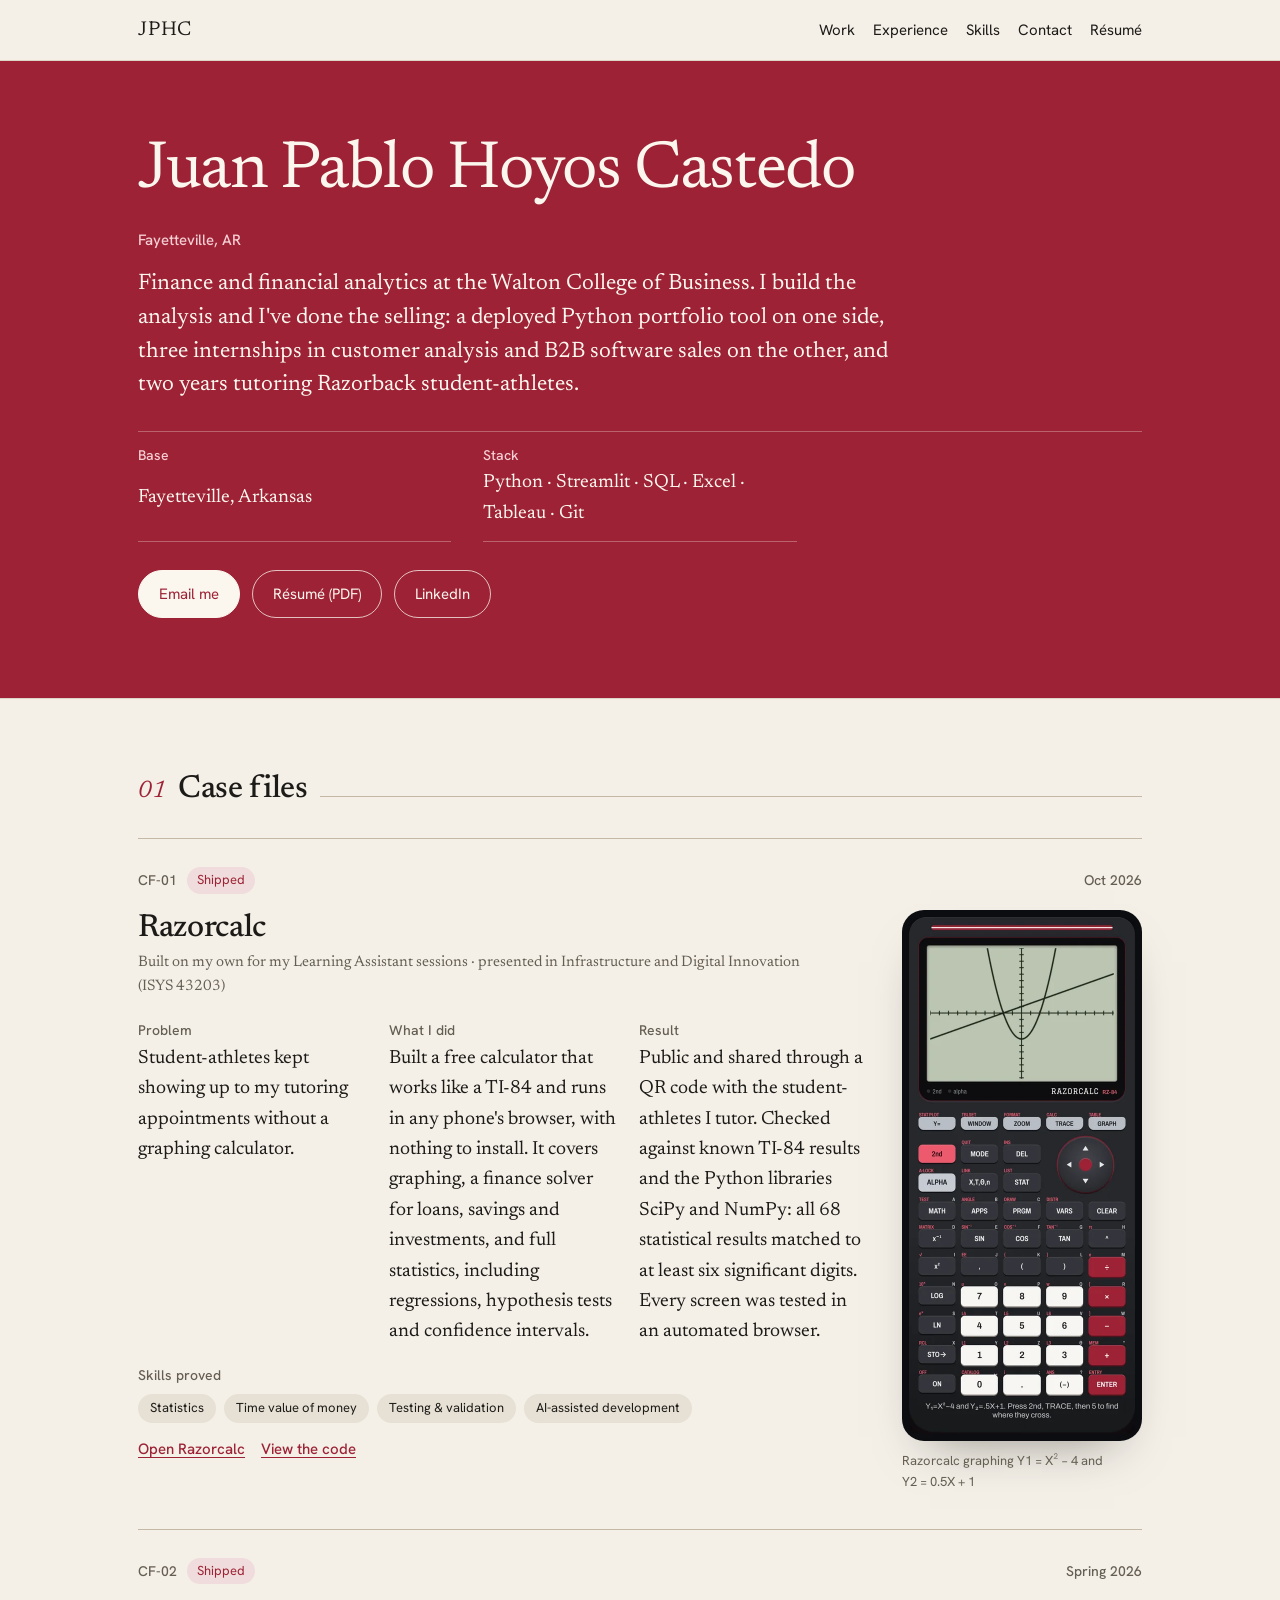
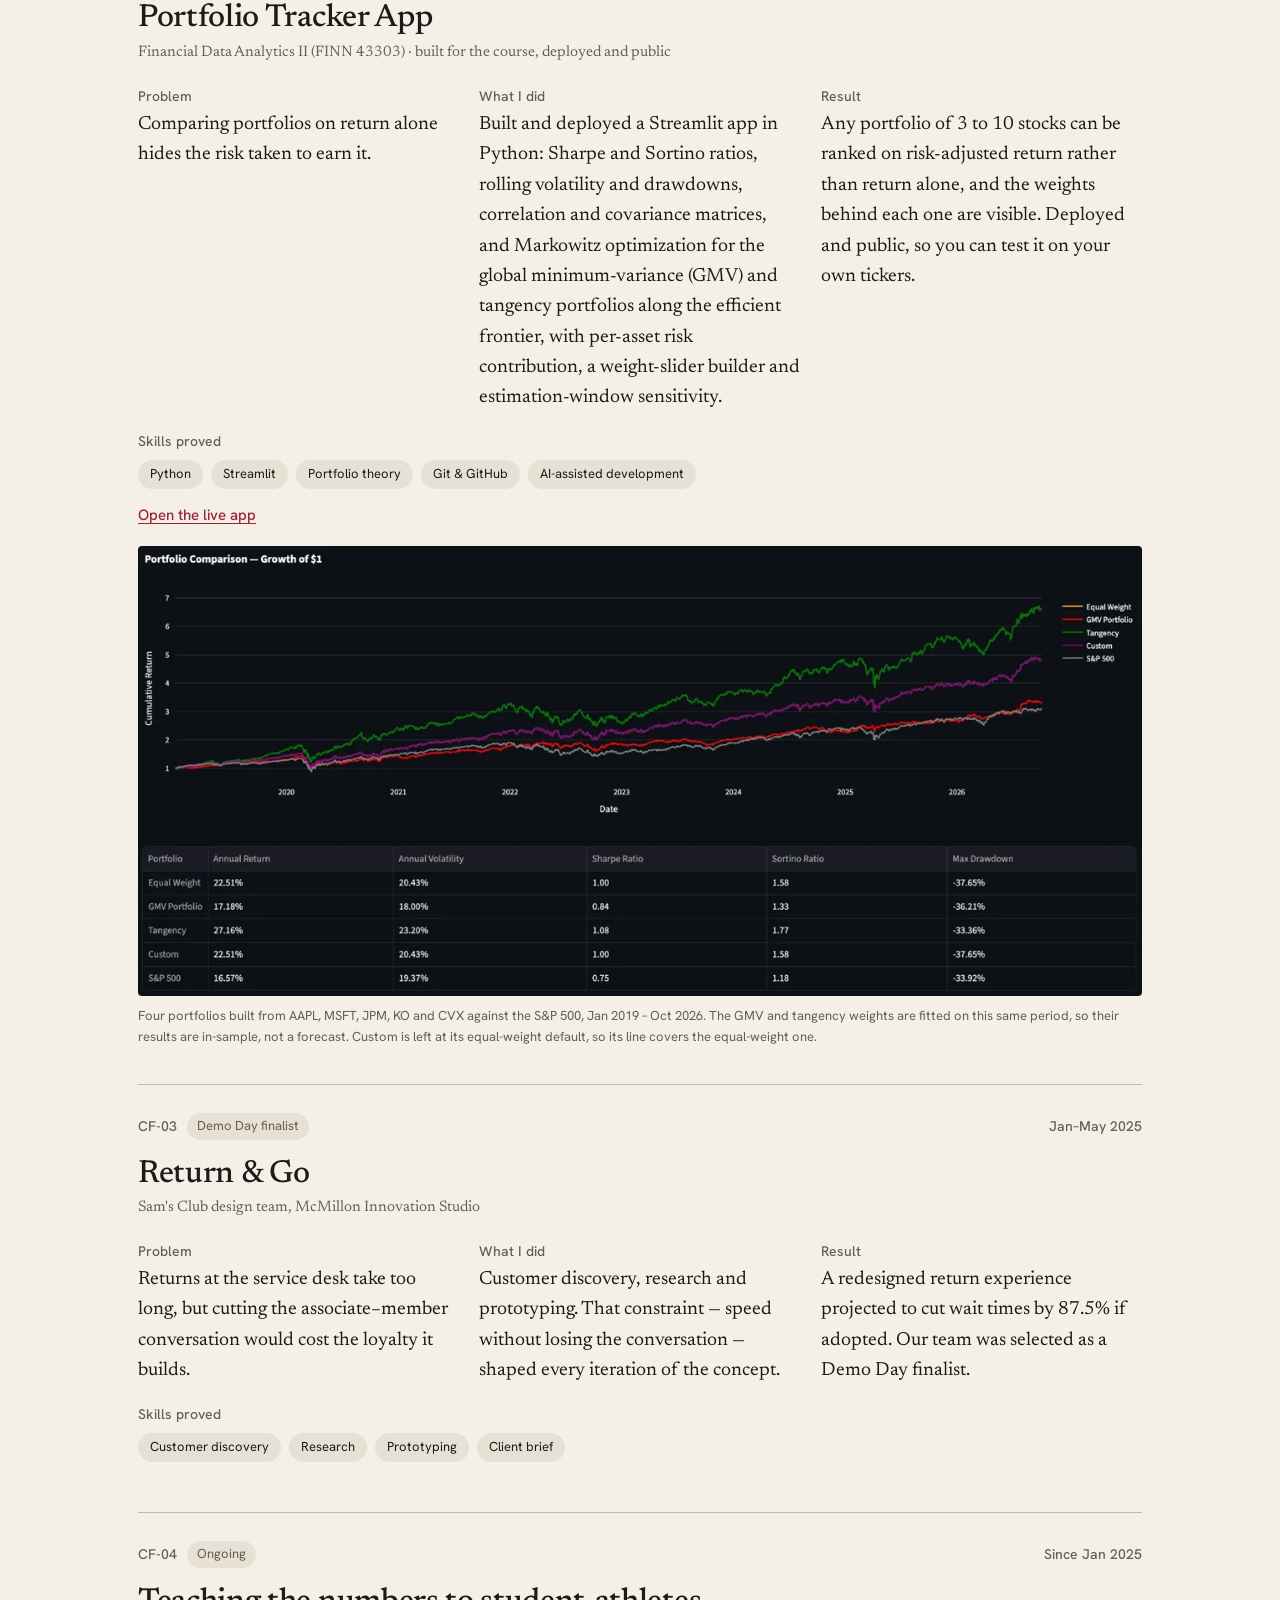
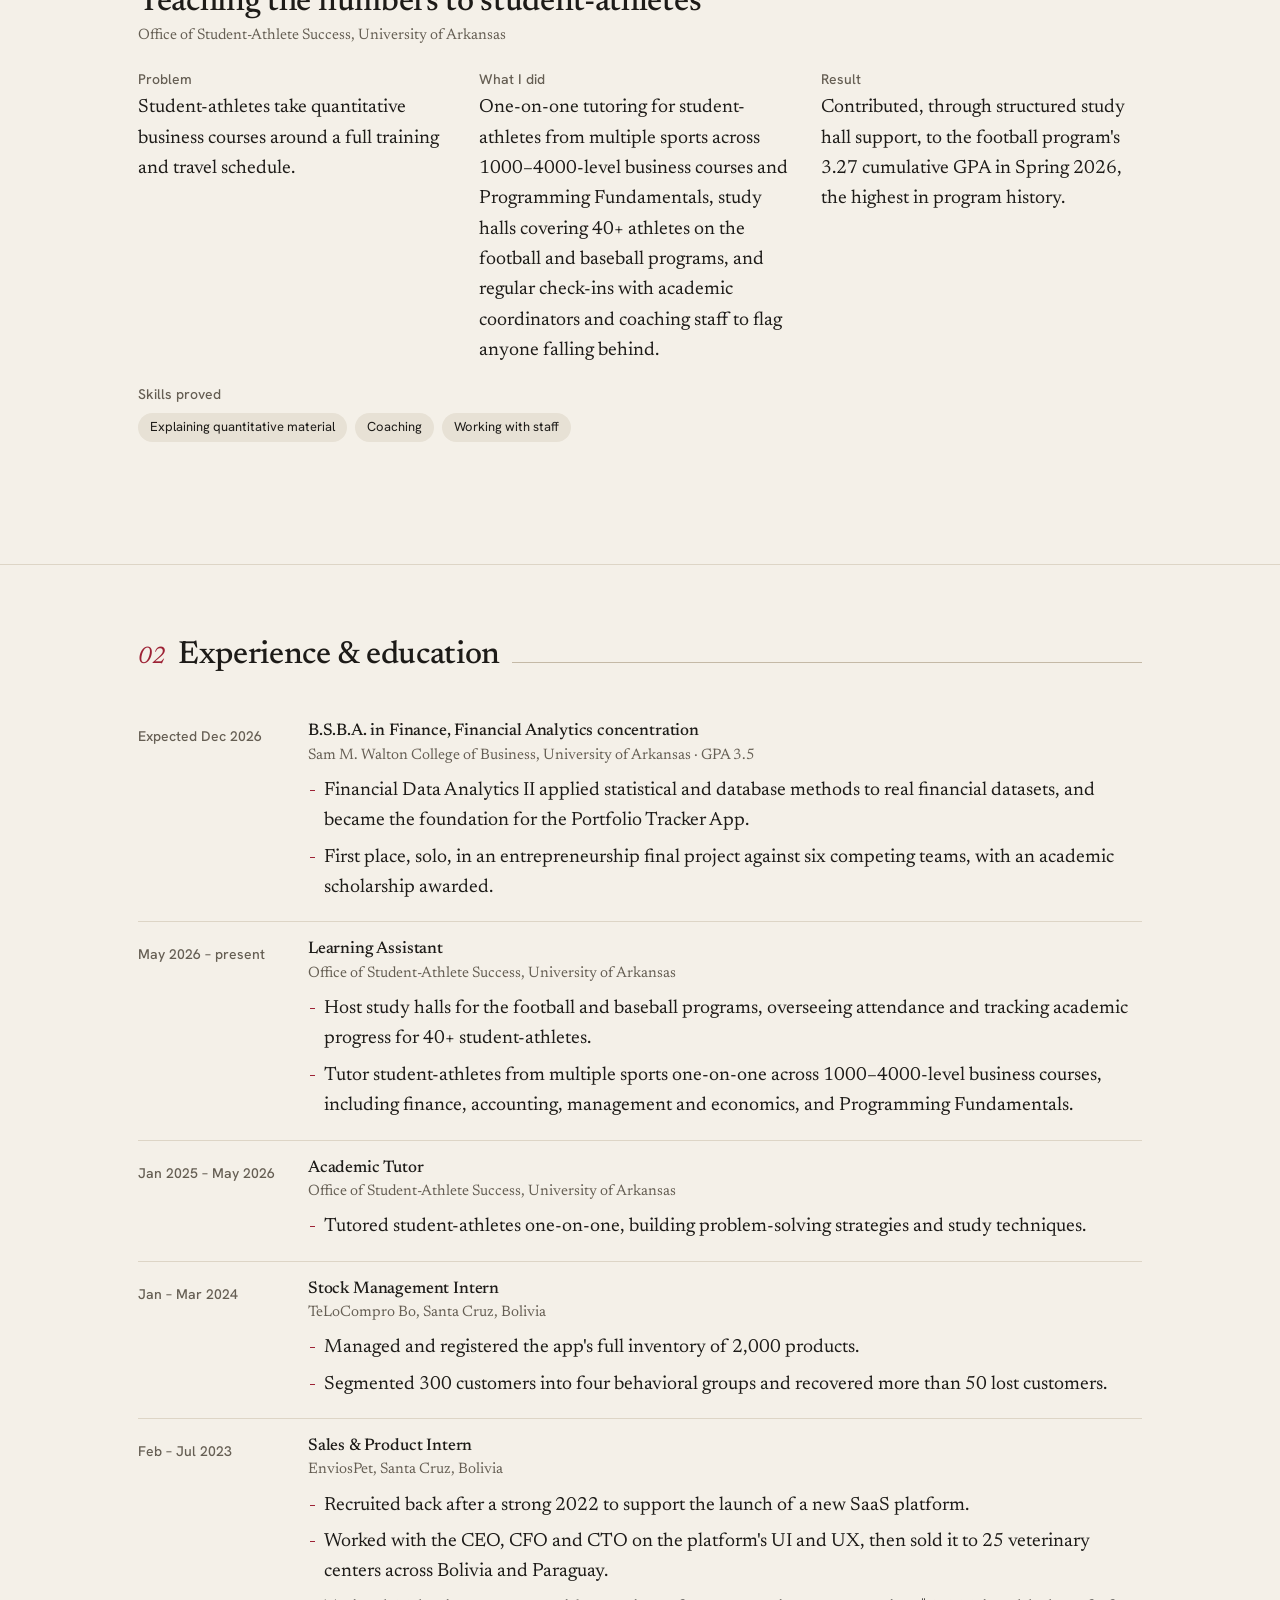
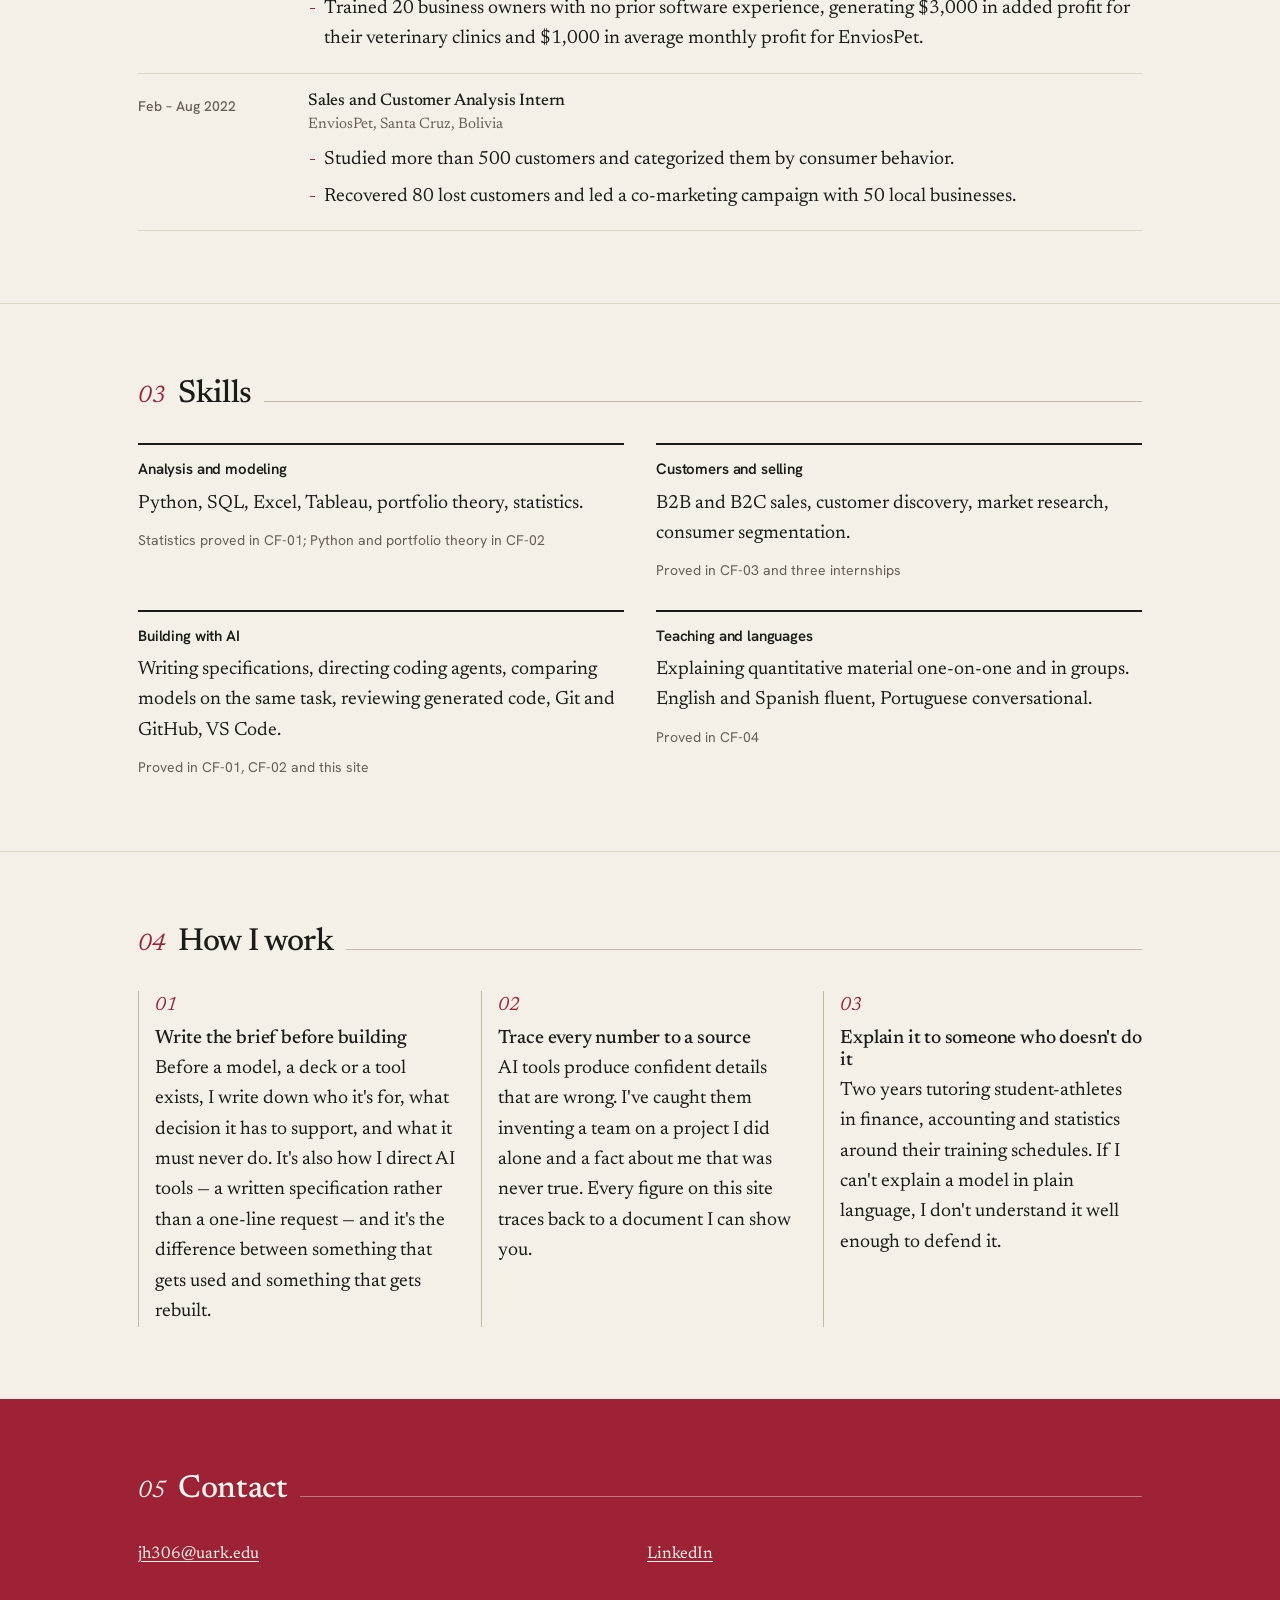
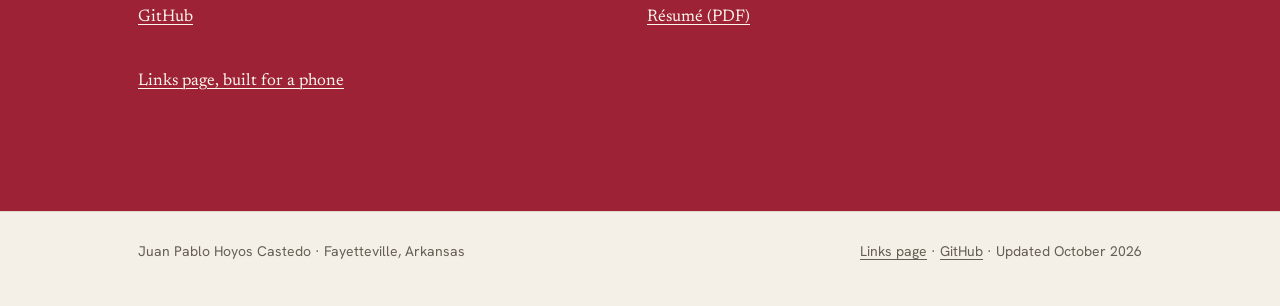
==== commit 58ed7c9e: "Redesign in paper and Razorback red Restyle the home page, links page and 404 page: warm paper backg" ====
--- a/index.html
+++ b/index.html
@@ -3,12 +3,12 @@
 <head>
 <meta charset="utf-8">
 <meta name="viewport" content="width=device-width, initial-scale=1">
-<title>Juan Pablo Hoyos Castedo — Analyst · Walton College of Business</title>
+<title>Juan Pablo Hoyos Castedo — Walton College of Business</title>
 <meta name="description" content="Juan Pablo Hoyos Castedo — finance and financial analytics at the University of Arkansas Walton College of Business. Python portfolio analytics, customer research across three internships, and tutoring for Razorback student-athletes.">
 <link rel="canonical" href="https://juanpablohoyosc.github.io/">
 <meta name="theme-color" content="#f4f0e8">
 <meta property="og:type" content="profile">
-<meta property="og:title" content="Juan Pablo Hoyos Castedo — Analyst">
+<meta property="og:title" content="Juan Pablo Hoyos Castedo">
 <meta property="og:description" content="Python portfolio analytics, customer research, and teaching quantitative material.">
 <meta property="og:url" content="https://juanpablohoyosc.github.io/">
 <meta property="og:image" content="https://juanpablohoyosc.github.io/assets/img/og-image.png">
@@ -60,14 +60,10 @@
   <section class="hero">
     <div class="wrap">
       <h1>Juan Pablo Hoyos Castedo</h1>
-      <p class="hero-status mono">Analyst roles · Fayetteville, AR</p>
+      <p class="hero-status mono">Fayetteville, AR</p>
       <p class="lede">Finance and financial analytics at the Walton College of Business. I build the analysis and I've done the selling: a deployed Python portfolio tool on one side, three internships in customer analysis and B2B software sales on the other, and two years tutoring Razorback student-athletes.</p>
 
       <dl class="spec">
-        <div>
-          <dt>Role sought</dt>
-          <dd>Financial, data or business analyst</dd>
-        </div>
         <div>
           <dt>Base</dt>
           <dd>Fayetteville, Arkansas</dd>
@@ -386,8 +382,6 @@
         <span class="rule"></span>
       </div>
 
-      <p class="lede">I'm looking for full-time analyst work — financial, data or business. I'm also open to sales, consulting and rotational programs, and happy to talk through whether a role is a fit.</p>
-
       <div class="contact-grid">
         <p><a href="mailto:jh306@uark.edu?subject=Hello%20Juan%20Pablo">jh306@uark.edu</a></p>
         <p><a href="https://www.linkedin.com/in/juan-pablo-hoyos-850846247">LinkedIn</a></p>
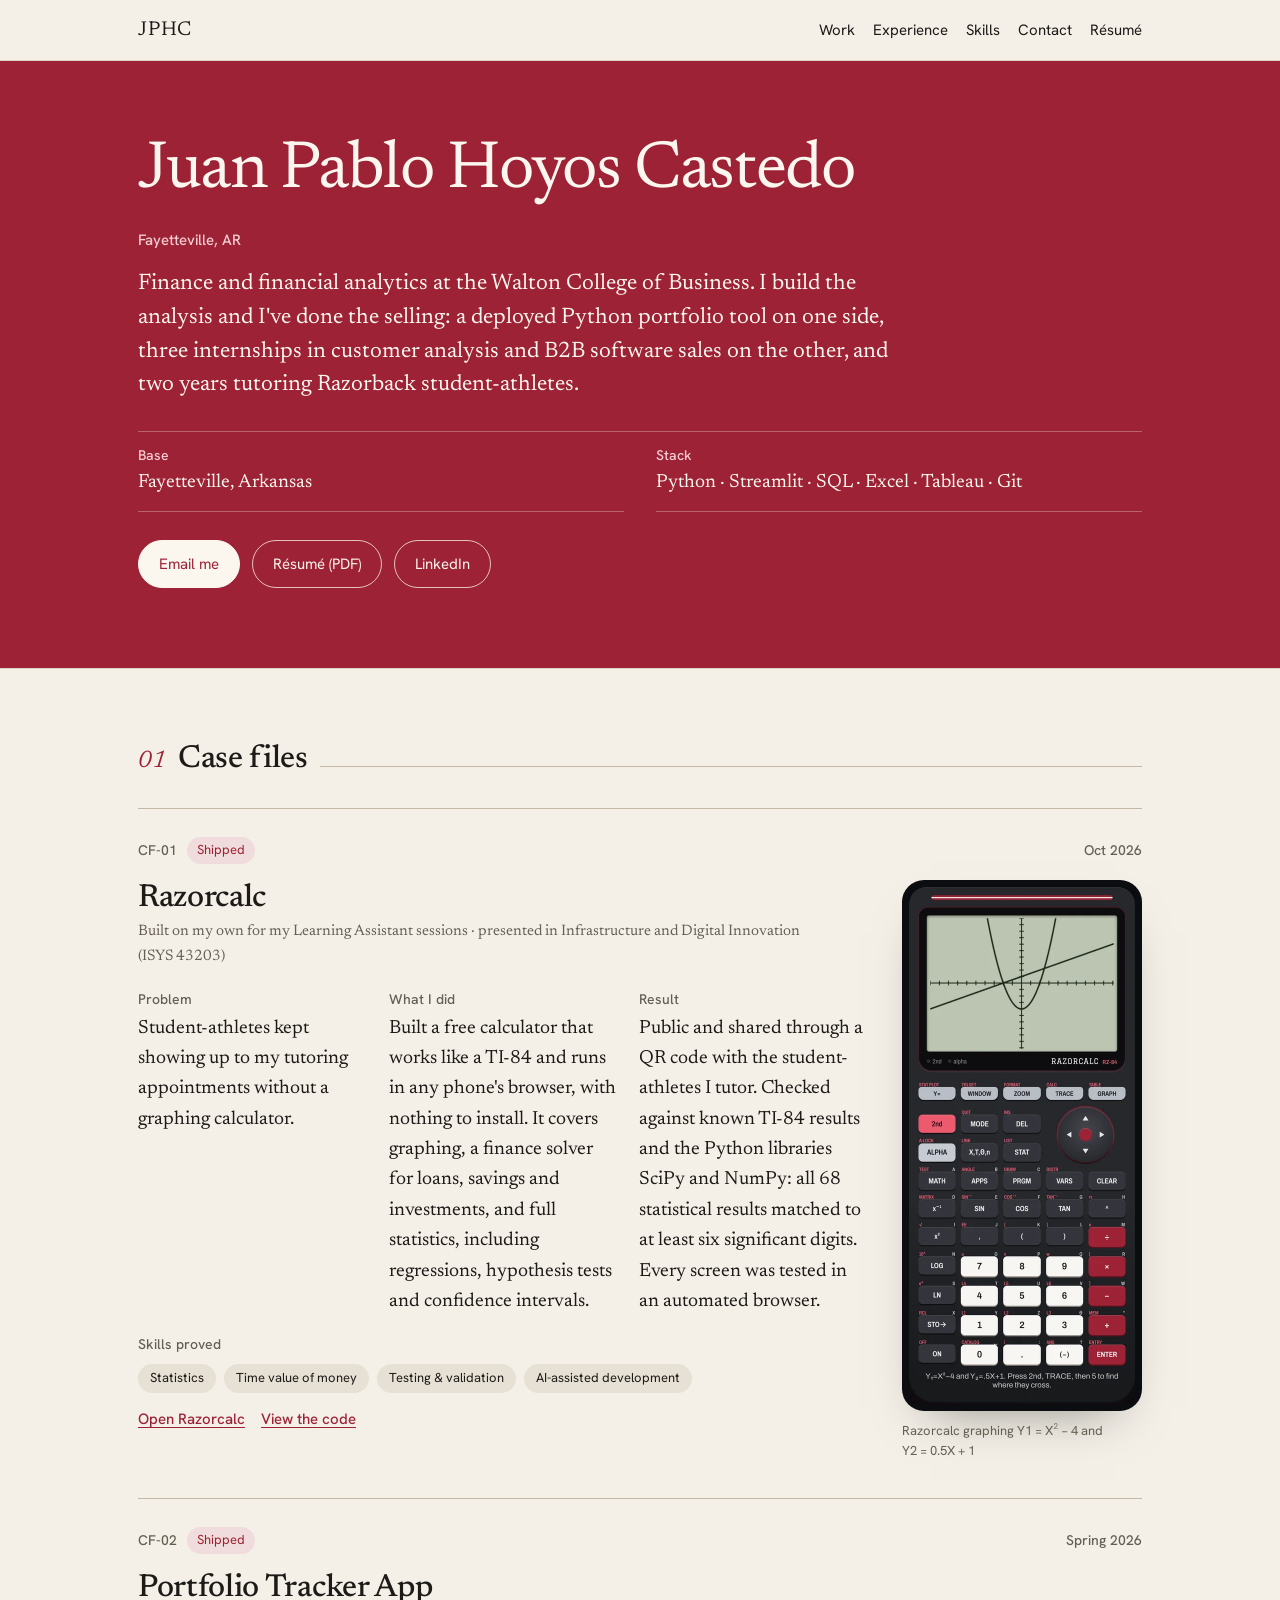
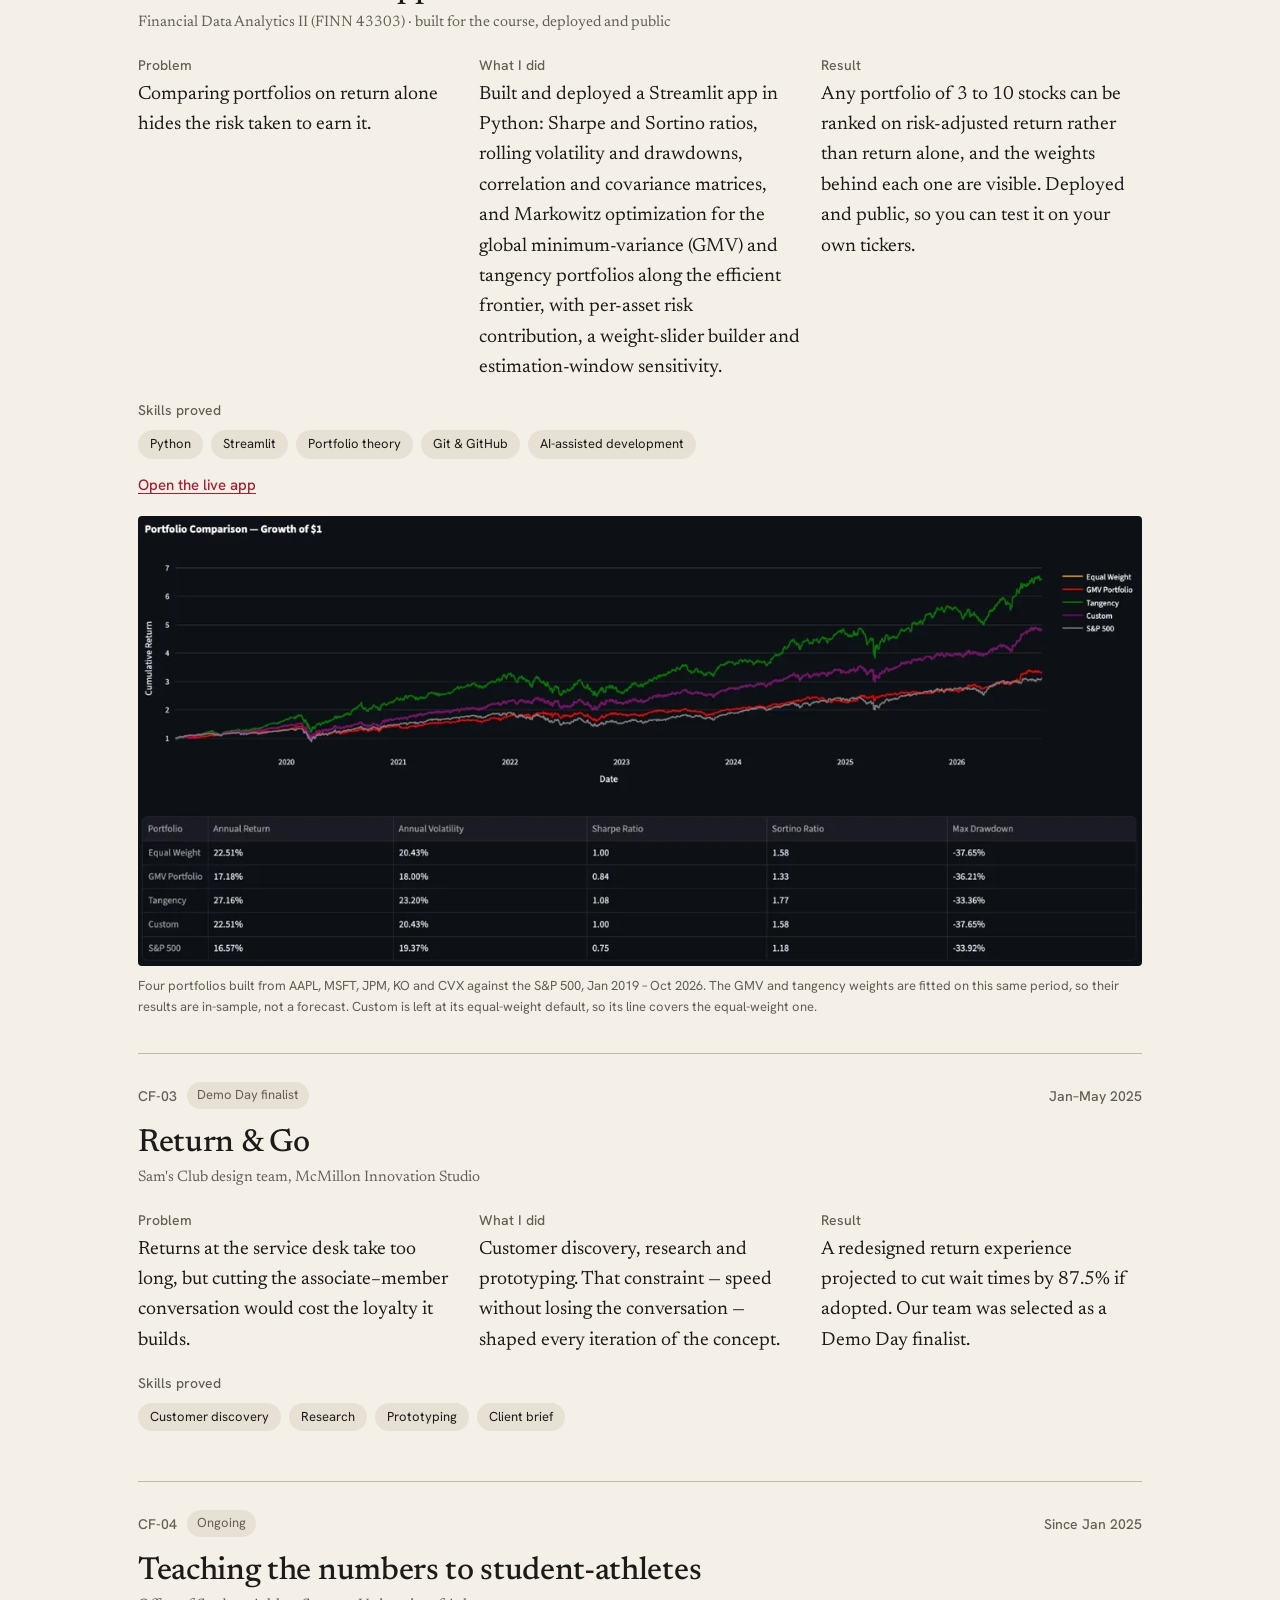
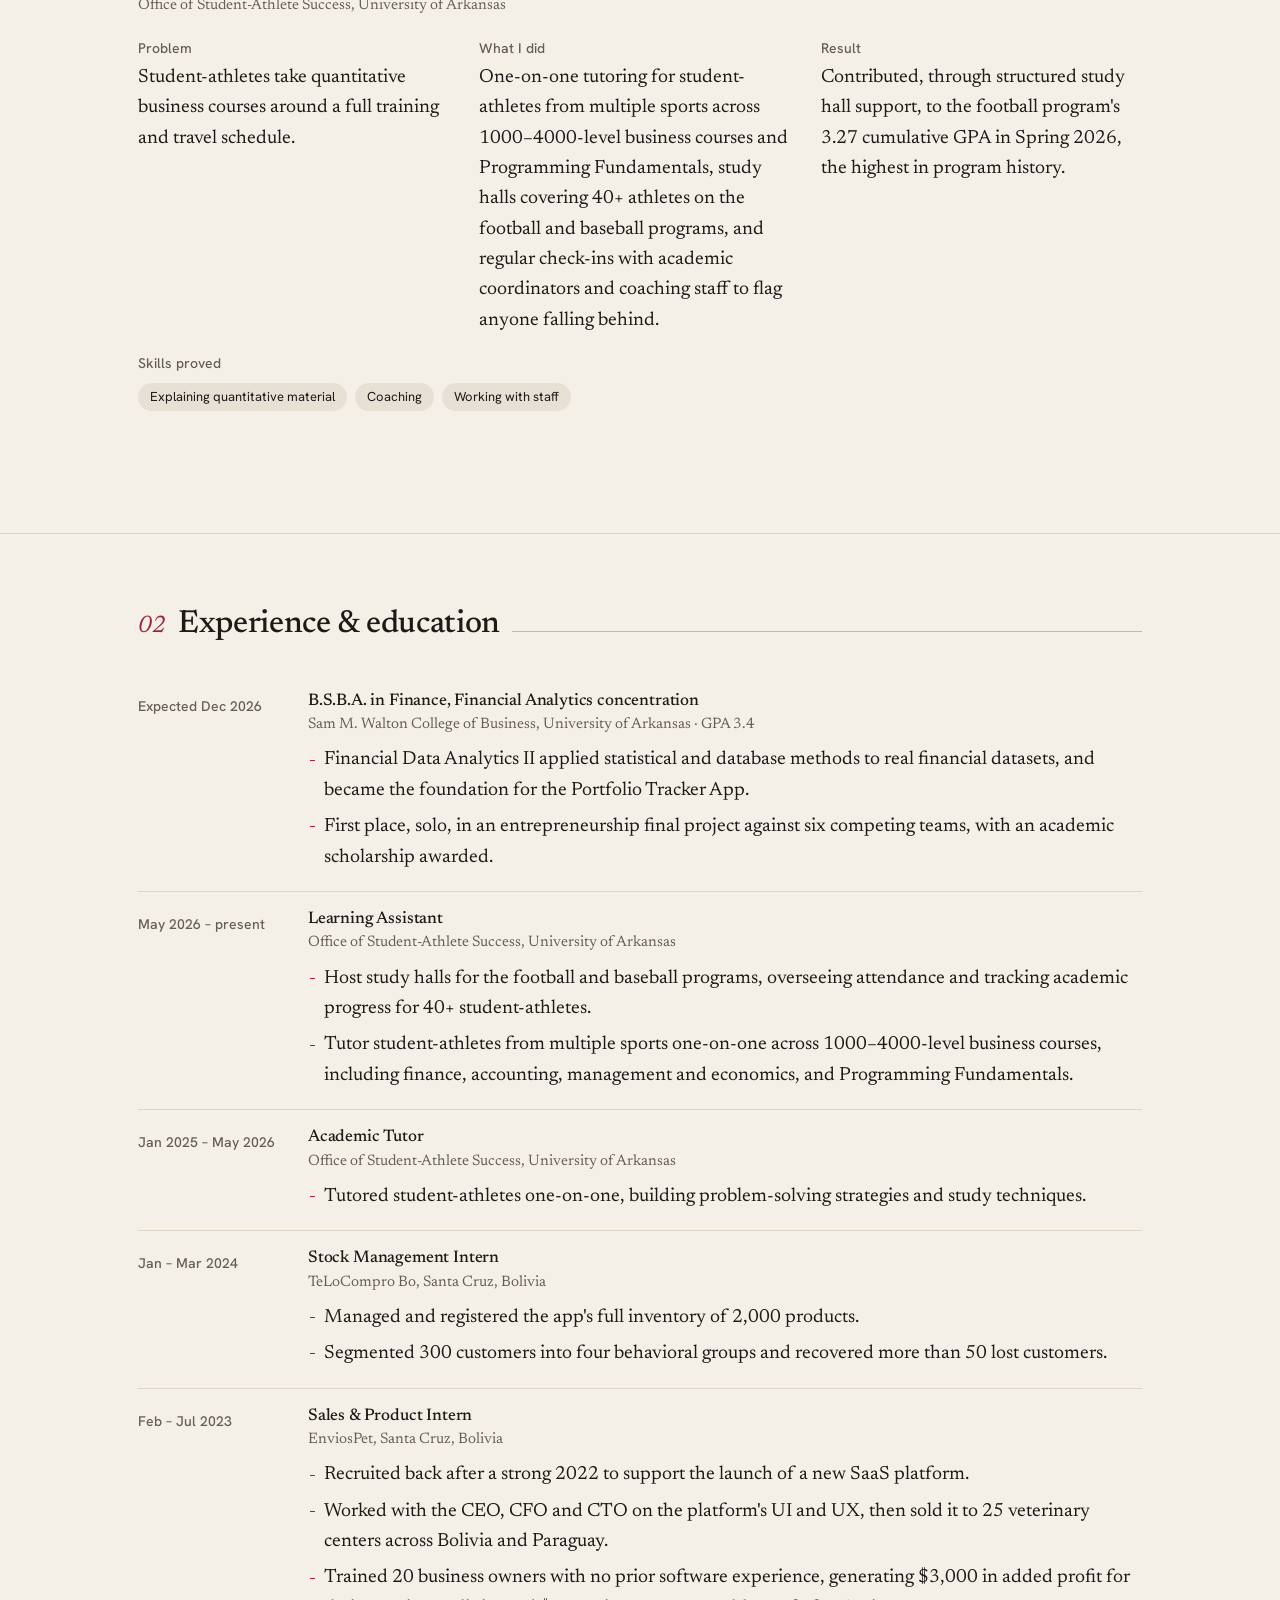
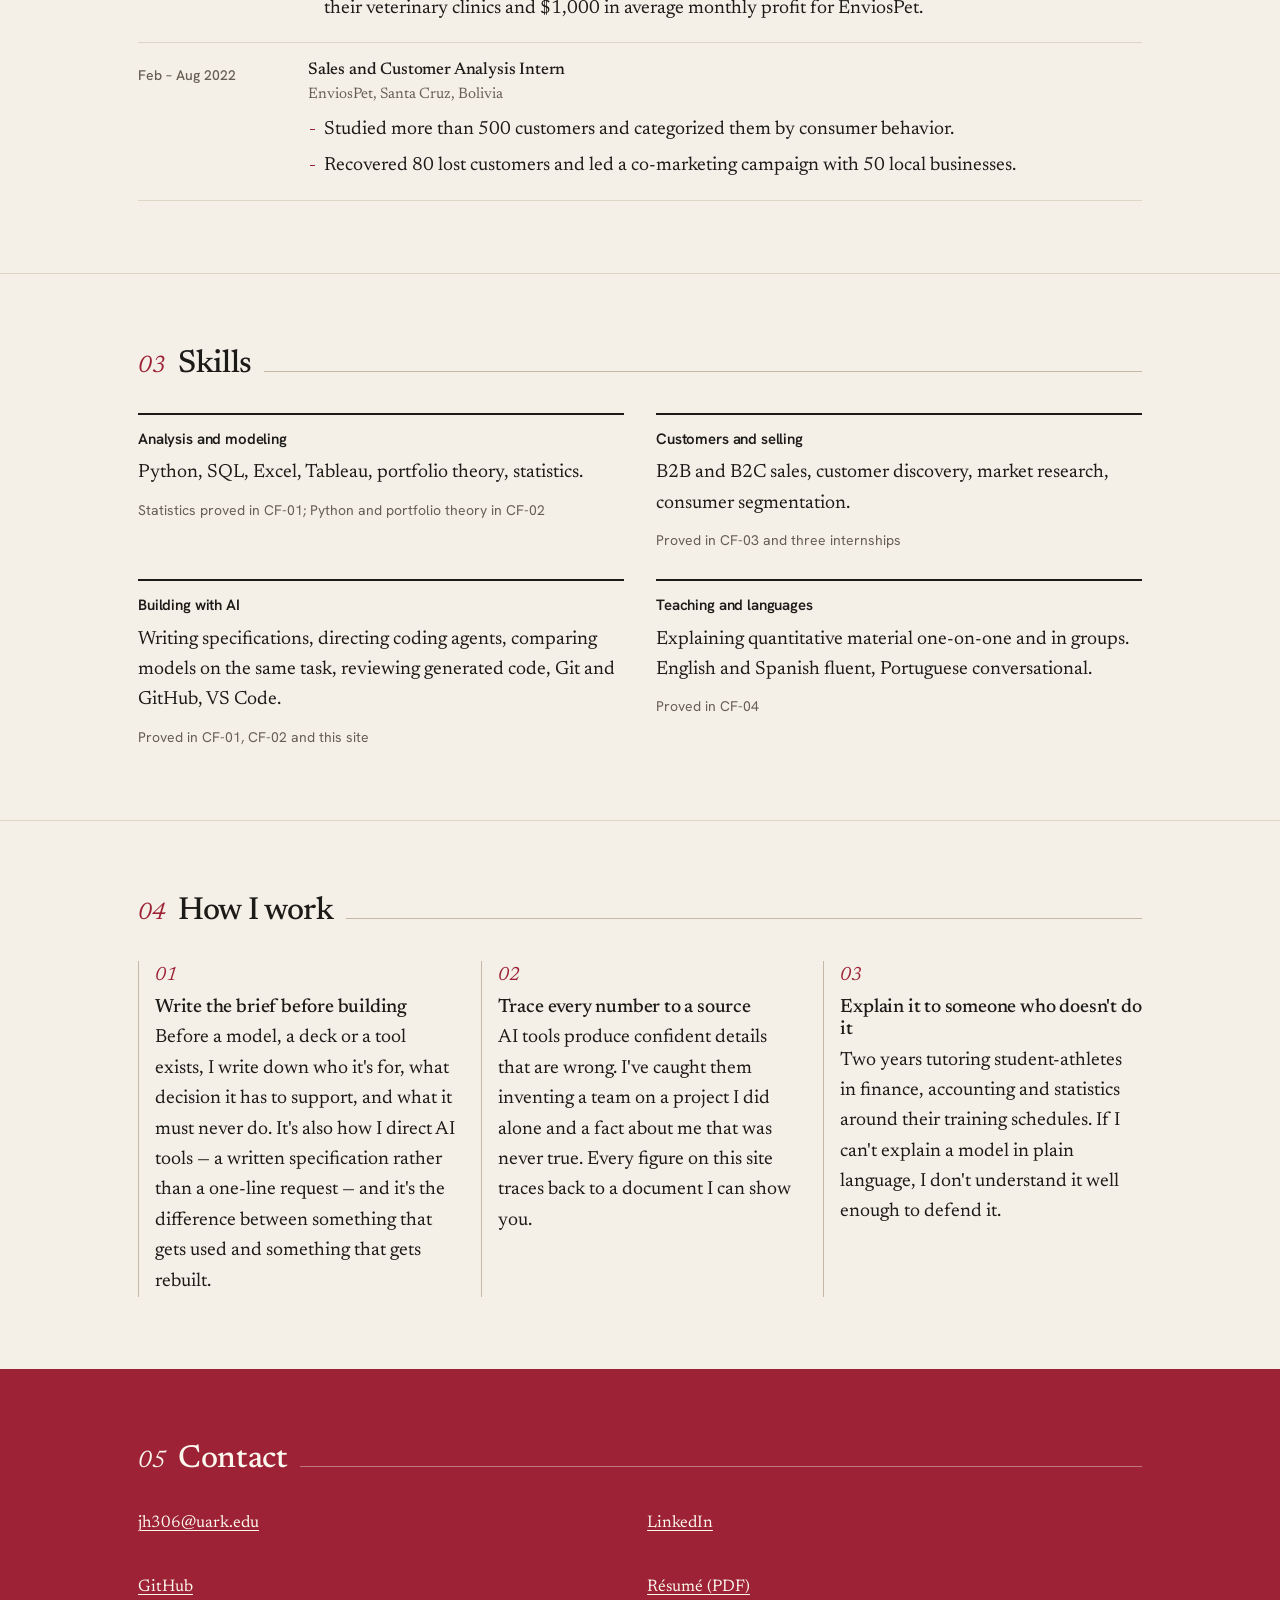
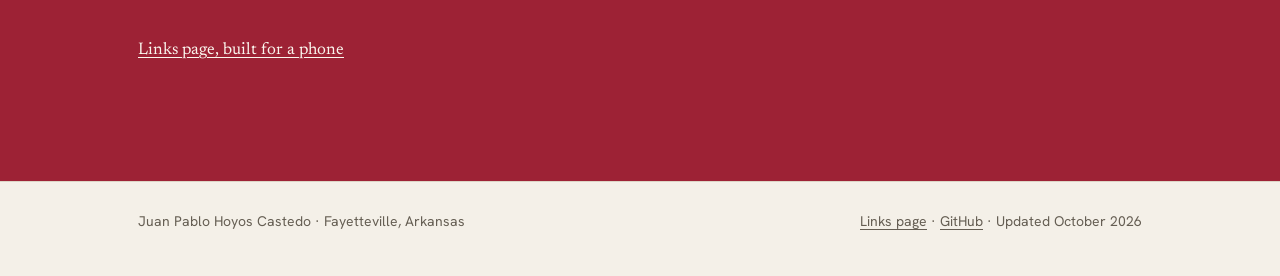
==== commit 34ccc713: "Rebuild the résumé as a one-page document; GPA 3.4 The résumé PDF is rebuilt in black and white on o" ====
--- a/index.html
+++ b/index.html
@@ -243,7 +243,7 @@
         <p class="when">Expected Dec 2026</p>
         <div>
           <h3>B.S.B.A. in Finance, Financial Analytics concentration</h3>
-          <p class="org">Sam M. Walton College of Business, University of Arkansas · GPA 3.5</p>
+          <p class="org">Sam M. Walton College of Business, University of Arkansas · GPA 3.4</p>
           <ul>
             <li>Financial Data Analytics II applied statistical and database methods to real financial datasets, and became the foundation for the Portfolio Tracker App.</li>
             <li>First place, solo, in an entrepreneurship final project against six competing teams, with an academic scholarship awarded.</li>
--- a/assets/css/styles.css
+++ b/assets/css/styles.css
@@ -417,7 +417,7 @@
   :root { --gutter: 40px; }
   main > section { padding: 72px 0; }
   .hero { padding: 72px 0 80px; }
-  .spec { grid-template-columns: repeat(3, minmax(0, 1fr)); column-gap: 32px; }
+  .spec { grid-template-columns: repeat(2, minmax(0, 1fr)); column-gap: 32px; }
   .qa { grid-template-columns: repeat(3, minmax(0, 1fr)); gap: 20px; }
   .skills { grid-template-columns: repeat(2, minmax(0, 1fr)); gap: 28px 32px; }
   .steps { grid-template-columns: repeat(3, minmax(0, 1fr)); gap: 20px 24px; }
